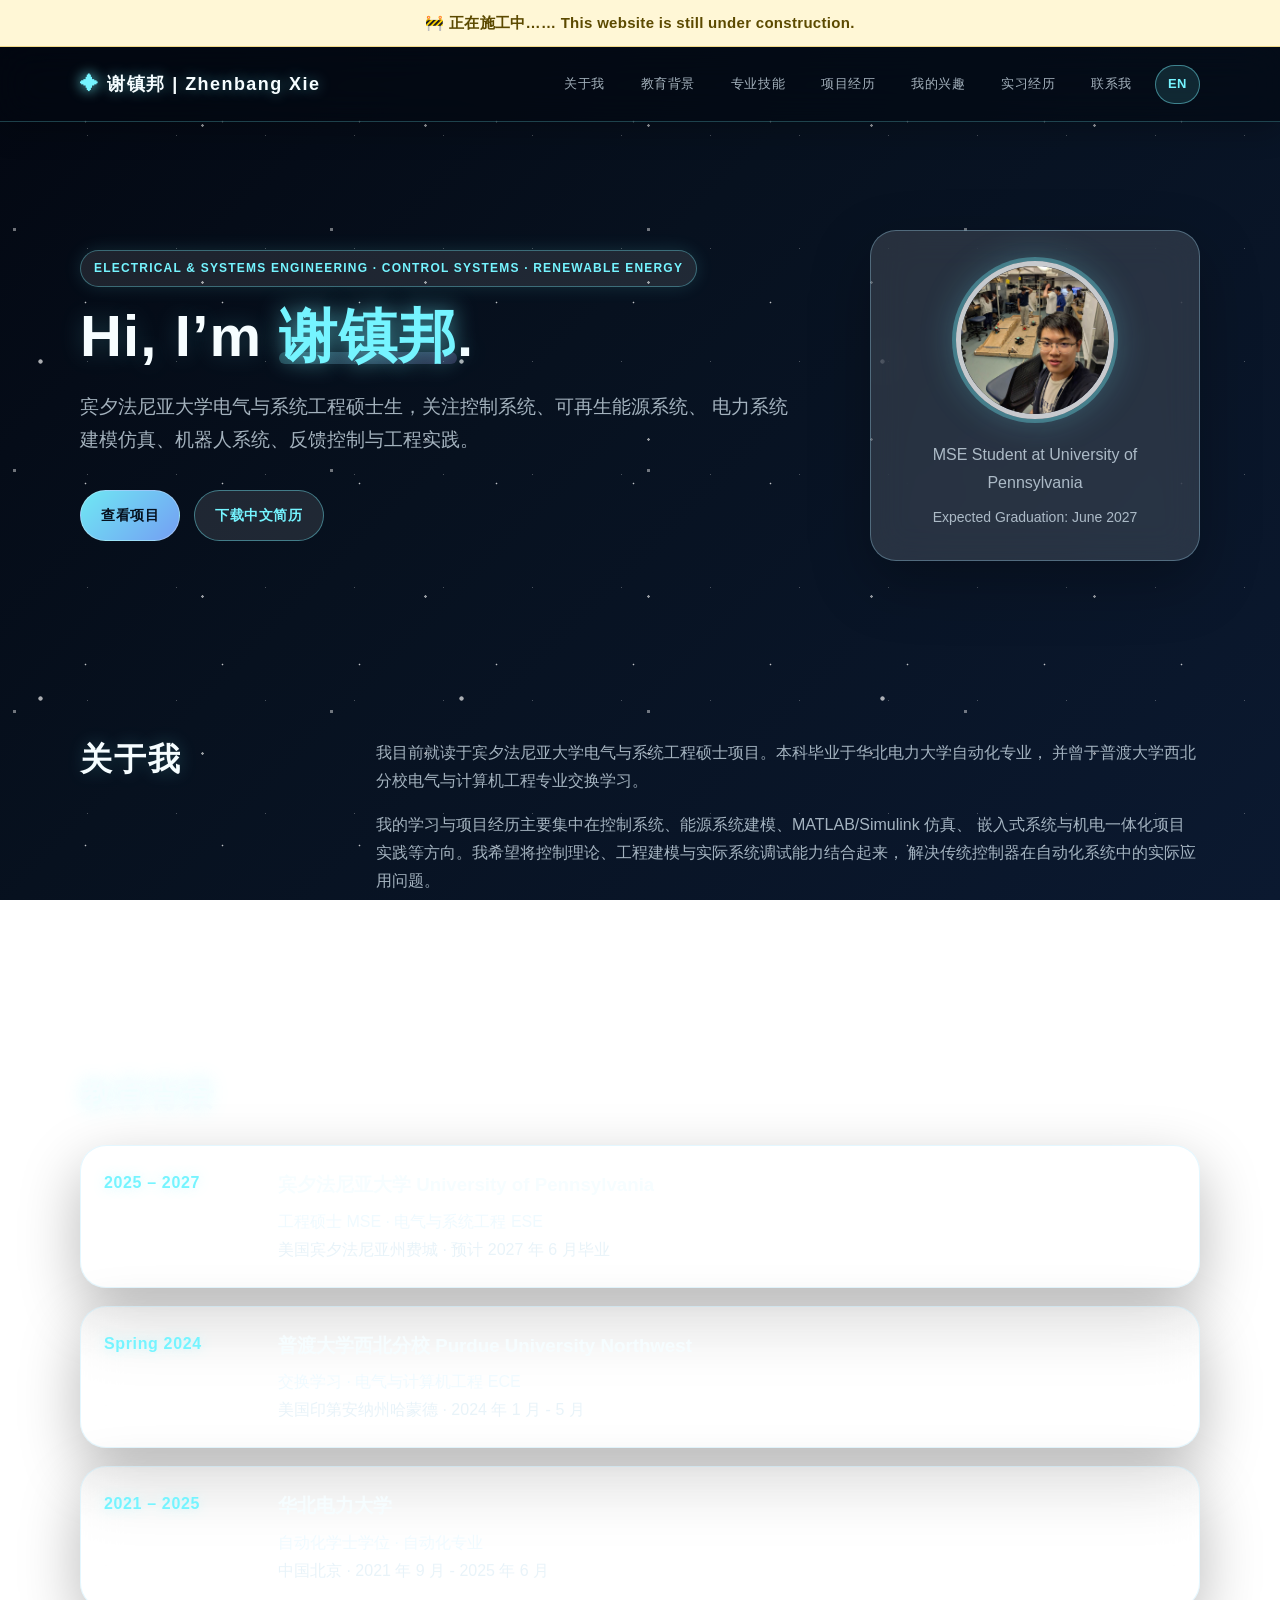
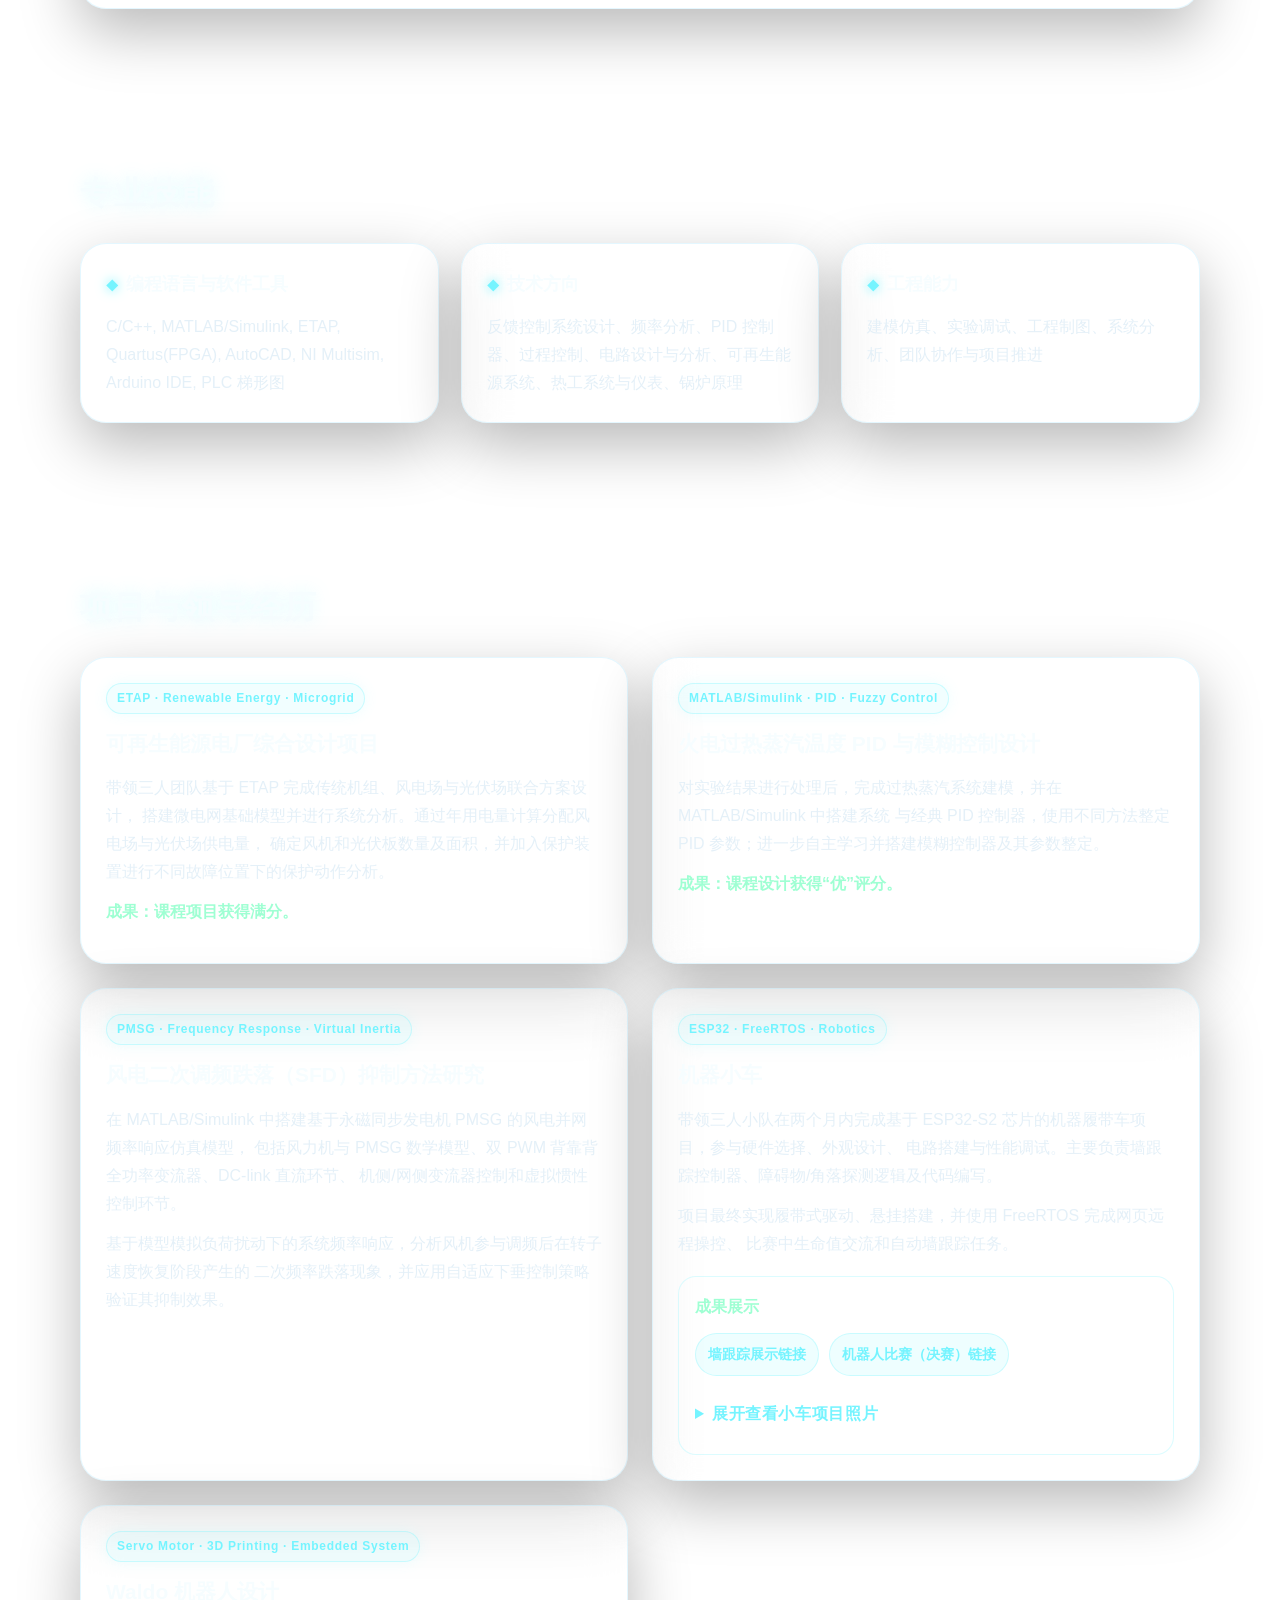
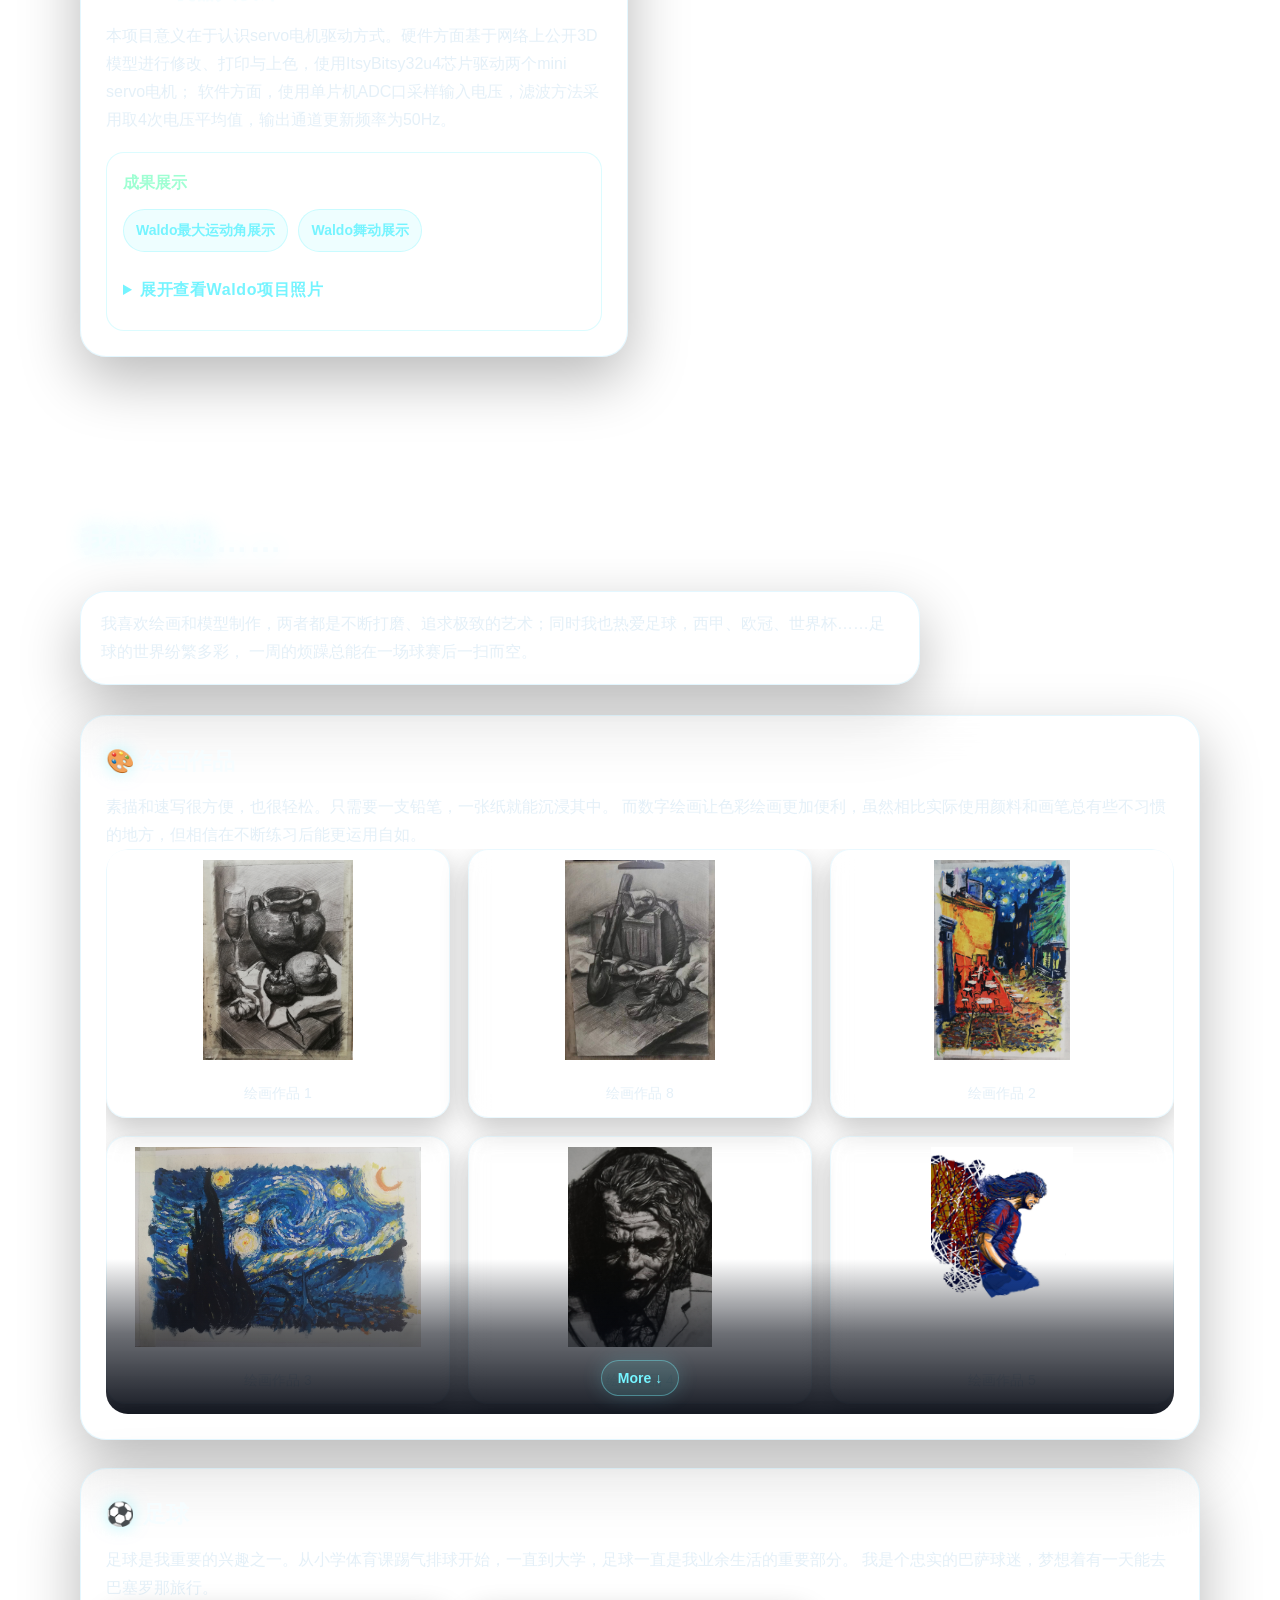
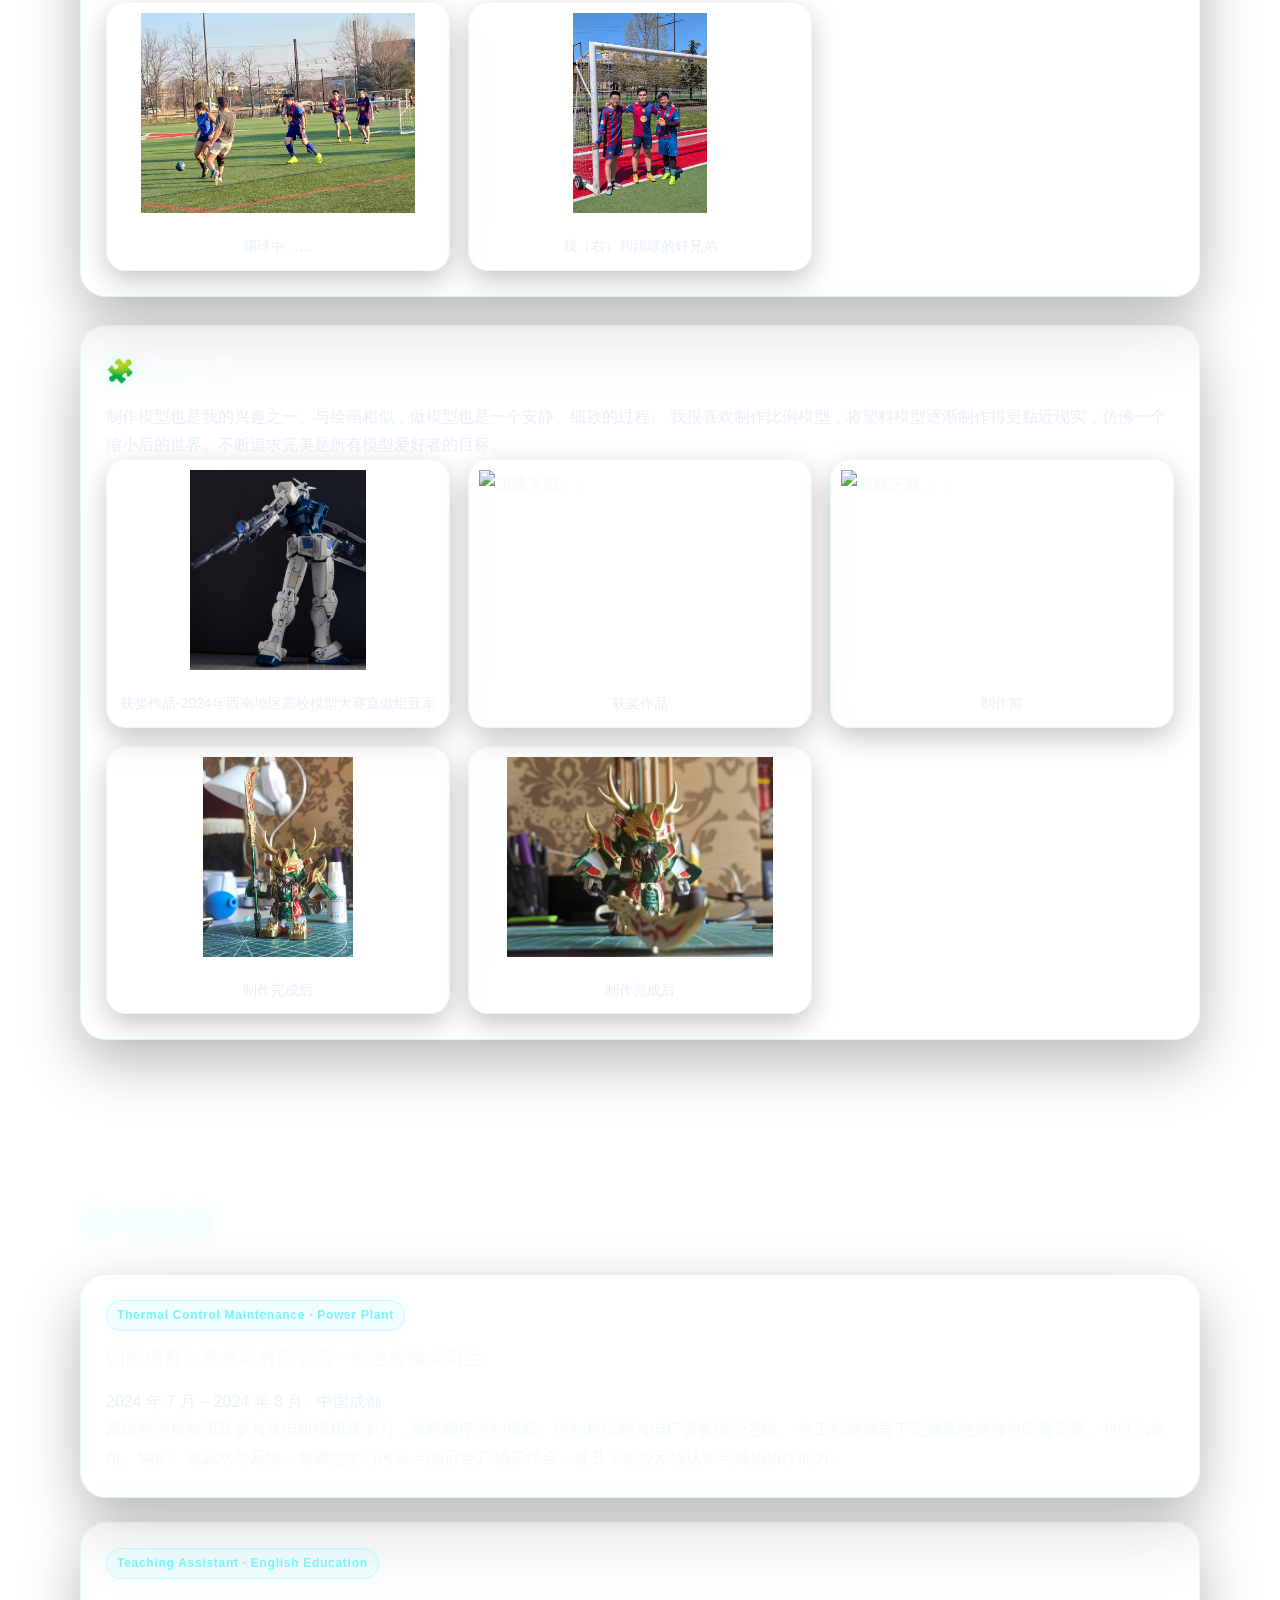
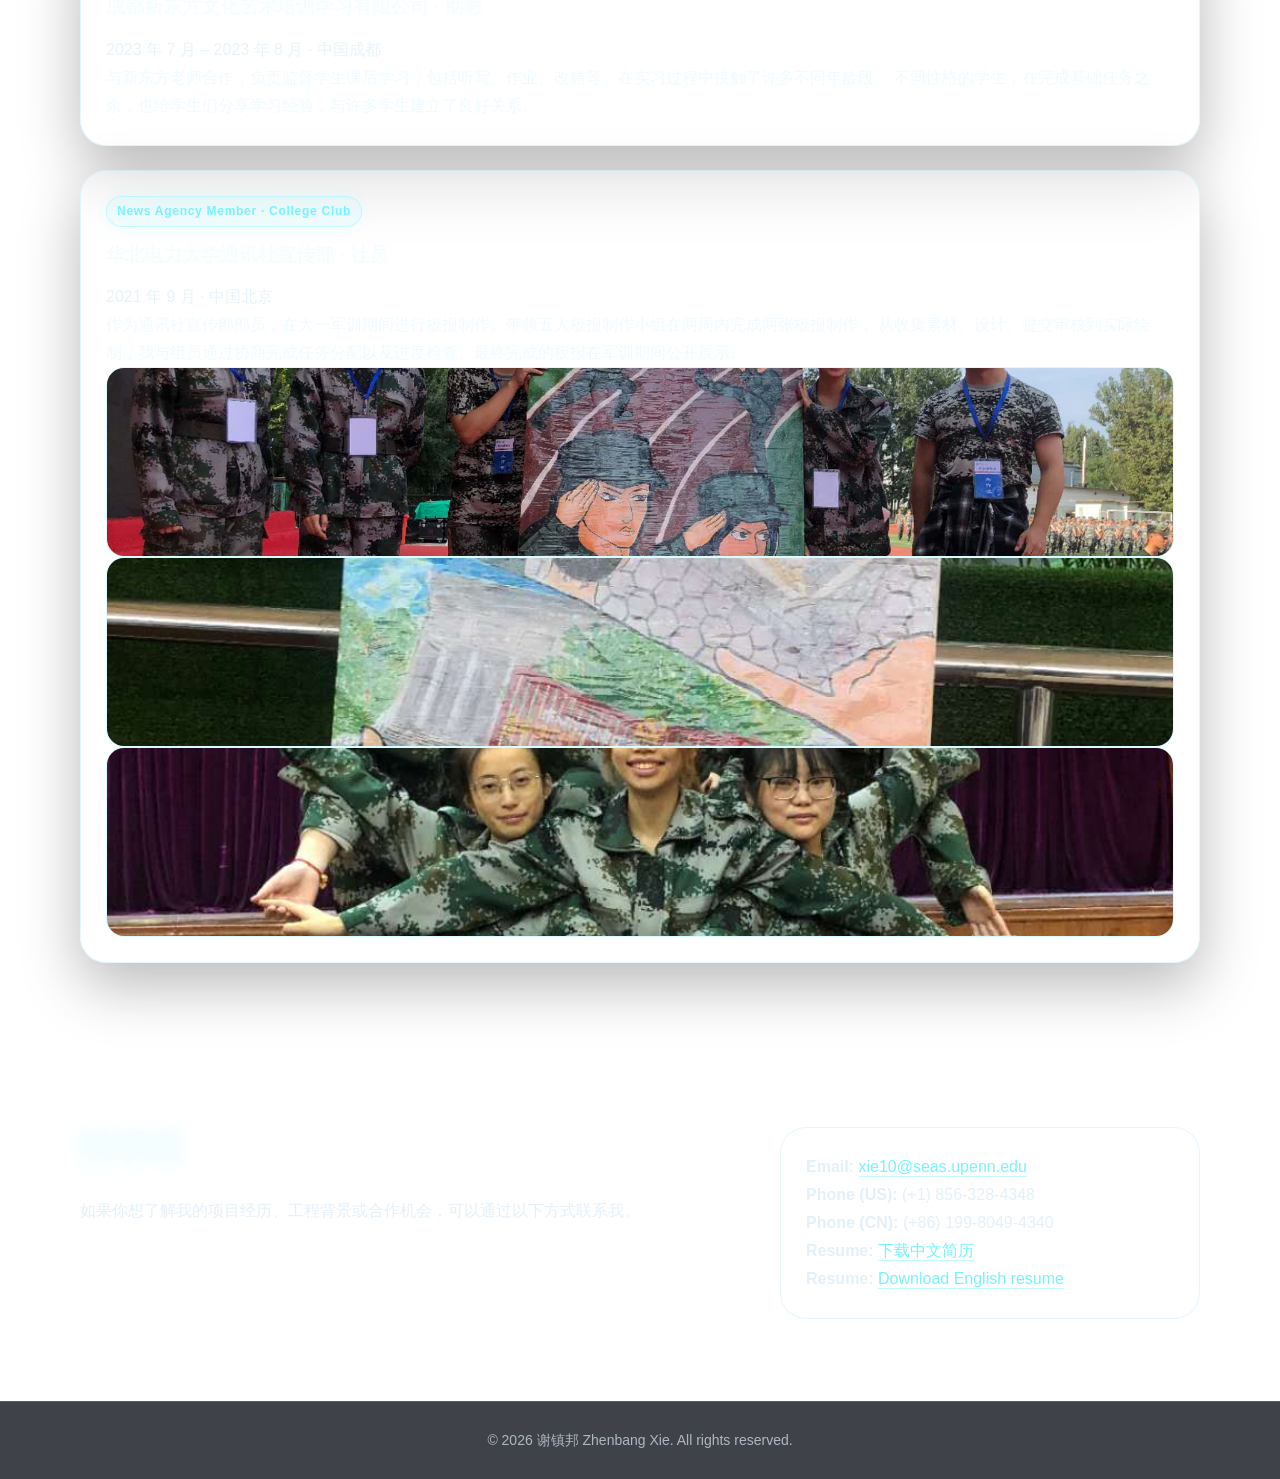
==== index.html @ 1a6128e1 "Update index.html" ====
<!DOCTYPE html>
<html lang="zh-CN">
<head>
  <meta charset="UTF-8" />
  <meta name="viewport" content="width=device-width, initial-scale=1.0" />

  <title>谢镇邦 Zhenbang Xie | Personal Website</title>
  <meta name="description" content="谢镇邦的个人介绍网站，展示教育背景、工程项目、技能与联系方式。" />

  <link rel="stylesheet" href="style.css?v=18" />
</head>

<body>
  <div class="construction-banner">
    🚧 正在施工中…… This website is still under construction.
  </div>
  <header class="site-header">
    <div class="container nav">
      <a class="logo" href="#home">谢镇邦 | Zhenbang Xie</a>

      <nav class="nav-links">
        <a href="#about">关于我</a>
        <a href="#education">教育背景</a>
        <a href="#skills">专业技能</a>
        <a href="#projects">项目经历</a>
        <a href="#hobbies">我的兴趣</a>
        <a href="#experience">实习经历</a>
        <a href="#contact">联系我</a>
        <a href="index-en.html" class="language-switch">EN</a>
      </nav>
    </div>
  </header>

  <main>
    <section id="home" class="hero">
      <div class="container hero-grid">
        <div class="hero-text">
          <p class="eyebrow">Electrical & Systems Engineering · Control Systems · Renewable Energy</p>
          <h1>Hi, I’m <span>谢镇邦</span>.</h1>
          <p class="subtitle">
            宾夕法尼亚大学电气与系统工程硕士生，关注控制系统、可再生能源系统、
            电力系统建模仿真、机器人系统、反馈控制与工程实践。
          </p>

          <div class="hero-buttons">
            <a class="btn primary" href="#projects">查看项目</a>
            <a class="btn secondary" href="assets/中文简历_谢镇邦.docx">下载中文简历</a>
          </div>
        </div>

        <div class="profile-card">
         <img src="images/profile.jpg" alt="加载失败……" class="profile-photo" />

         
         <p>MSE Student at University of Pennsylvania</p>
         <p class="small">Expected Graduation: June 2027</p>
        </div>
      </div>
    </section>

    <section id="about" class="section">
      <div class="container two-column">
        <div>
          <h2>关于我</h2>
        </div>
        <div class="content">
          <p>
            我目前就读于宾夕法尼亚大学电气与系统工程硕士项目。本科毕业于华北电力大学自动化专业，
            并曾于普渡大学西北分校电气与计算机工程专业交换学习。
          </p>
          <p>
            我的学习与项目经历主要集中在控制系统、能源系统建模、MATLAB/Simulink 仿真、
            嵌入式系统与机电一体化项目实践等方向。我希望将控制理论、工程建模与实际系统调试能力结合起来，
            解决传统控制器在自动化系统中的实际应用问题。
          </p>
        </div>
      </div>
    </section>

    <section id="education" class="section section-light">
      <div class="container">
        <h2>教育背景</h2>

        <div class="timeline">
          <article class="timeline-item">
            <div class="date">2025 – 2027</div>
            <div class="timeline-content">
              <h3>宾夕法尼亚大学 University of Pennsylvania</h3>
              <p>工程硕士 MSE · 电气与系统工程 ESE</p>
              <p class="muted">美国宾夕法尼亚州费城 · 预计 2027 年 6 月毕业</p>
            </div>
          </article>

          <article class="timeline-item">
            <div class="date">Spring 2024</div>
            <div class="timeline-content">
              <h3>普渡大学西北分校 Purdue University Northwest</h3>
              <p>交换学习 · 电气与计算机工程 ECE</p>
              <p class="muted">美国印第安纳州哈蒙德 · 2024 年 1 月 - 5 月</p>
            </div>
          </article>

          <article class="timeline-item">
            <div class="date">2021 – 2025</div>
            <div class="timeline-content">
              <h3>华北电力大学</h3>
              <p>自动化学士学位 · 自动化专业</p>
              <p class="muted">中国北京 · 2021 年 9 月 - 2025 年 6 月</p>
            </div>
          </article>
        </div>
      </div>
    </section>

    <section id="skills" class="section">
      <div class="container">
        <h2>专业技能</h2>

        <div class="skills-grid">
          <div class="skill-card">
            <h3>编程语言与软件工具</h3>
            <p>C/C++, MATLAB/Simulink, ETAP, Quartus(FPGA), AutoCAD, NI Multisim, Arduino IDE, PLC 梯形图</p>
          </div>

          <div class="skill-card">
            <h3>技术方向</h3>
            <p>反馈控制系统设计、频率分析、PID 控制器、过程控制、电路设计与分析、可再生能源系统、热工系统与仪表、锅炉原理</p>
          </div>

          <div class="skill-card">
            <h3>工程能力</h3>
            <p>建模仿真、实验调试、工程制图、系统分析、团队协作与项目推进</p>
          </div>
        </div>
      </div>
    </section>

    <section id="projects" class="section section-light">
      <div class="container">
        <h2>项目与领导经历</h2>

        <div class="project-grid">
          <article class="project-card">
            <p class="project-tag">ETAP · Renewable Energy · Microgrid</p>
            <h3>可再生能源电厂综合设计项目</h3>
            <p>
              带领三人团队基于 ETAP 完成传统机组、风电场与光伏场联合方案设计，
              搭建微电网基础模型并进行系统分析。通过年用电量计算分配风电场与光伏场供电量，
              确定风机和光伏板数量及面积，并加入保护装置进行不同故障位置下的保护动作分析。
            </p>
            <p class="result">成果：课程项目获得满分。</p>
          </article>

          <article class="project-card">
            <p class="project-tag">MATLAB/Simulink · PID · Fuzzy Control</p>
            <h3>火电过热蒸汽温度 PID 与模糊控制设计</h3>
            <p>
              对实验结果进行处理后，完成过热蒸汽系统建模，并在 MATLAB/Simulink 中搭建系统
              与经典 PID 控制器，使用不同方法整定 PID 参数；进一步自主学习并搭建模糊控制器及其参数整定。
            </p>
            <p class="result">成果：课程设计获得“优”评分。</p>
          </article>

          <article class="project-card">
            <p class="project-tag">PMSG · Frequency Response · Virtual Inertia</p>
            <h3>风电二次调频跌落（SFD）抑制方法研究</h3>
            <p>
              在 MATLAB/Simulink 中搭建基于永磁同步发电机 PMSG 的风电并网频率响应仿真模型，
              包括风力机与 PMSG 数学模型、双 PWM 背靠背全功率变流器、DC-link 直流环节、
              机侧/网侧变流器控制和虚拟惯性控制环节。
            </p>
            <p>
              基于模型模拟负荷扰动下的系统频率响应，分析风机参与调频后在转子速度恢复阶段产生的
              二次频率跌落现象，并应用自适应下垂控制策略验证其抑制效果。
            </p>
          </article>

          <article class="project-card">
            <p class="project-tag">ESP32 · FreeRTOS · Robotics</p>
            <h3>机器小车</h3>
            <p>
              带领三人小队在两个月内完成基于 ESP32-S2 芯片的机器履带车项目，参与硬件选择、外观设计、
              电路搭建与性能调试。主要负责墙跟踪控制器、障碍物/角落探测逻辑及代码编写。
            </p>
            <p>
              项目最终实现履带式驱动、悬挂搭建，并使用 FreeRTOS 完成网页远程操控、
              比赛中生命值交流和自动墙跟踪任务。
            </p>

            <div class="project-result-box">
              <p class="result">成果展示</p>

              <div class="project-links">
                <a href="https://drive.google.com/file/d/1kZ_fjWkYxZZY3IzEVh8XaS_SS7Zcgd_E/view?usp=drive_link" target="_blank">
                  墙跟踪展示链接
                </a>
                <a href="https://drive.google.com/file/d/1-jsmzIuyaKlhYmkqx9QGhBg4kG26P-_B/view?usp=drive_link" target="_blank">
                  机器人比赛（决赛）链接
                </a>
              </div>

              <details class="project-details">
                <summary>展开查看小车项目照片</summary>

                <div class="gallery project-gallery">
                  <div class="gallery-item">
                    <img src="images/project-mechatronics-1.jpg" alt="加载失败……" />
                    <p>机器小车照片</p>
                  </div>

                  <div class="gallery-item">
                    <img src="images/project-mechatronics.jpg" alt="加载失败……" />
                    <p>Phoenix团队照片</p>
                  </div>
                </div>
              </details>
            </div>
          </article>

          <article class="project-card">
            <p class="project-tag">Servo Motor · 3D Printing · Embedded System</p>
            <h3>Waldo 机器人设计</h3>
            <p>
              本项目意义在于认识servo电机驱动方式。硬件方面基于网络上公开3D模型进行修改、打印与上色，使用ItsyBitsy32u4芯片驱动两个mini servo电机；
              软件方面，使用单片机ADC口采样输入电压，滤波方法采用取4次电压平均值，输出通道更新频率为50Hz。
            </p>

            <div class="project-result-box">
              <p class="result">成果展示</p>

              <div class="project-links">
              <a href="https://youtube.com/shorts/pjFLa3Hlalg?si=dqxOPCthK5ngL253" target="_blank">
                 Waldo最大运动角展示
              </a>
                <a href="https://youtube.com/shorts/7UiD9Z_bGD4?si=6UMeF9HmK6SJOGnj" target="_blank">
                 Waldo舞动展示
              </a>
            </div>

            <details class="project-details">
              <summary>展开查看Waldo项目照片</summary>

              <div class="gallery project-gallery">
                <div class="gallery-item">
                  <img src="images/project-waldo-1.jpg" alt="Waldo 机器人照片 1" />
                  <p>Waldo 机器人照片 1</p>
                </div>
             </div>
           </details>
           </div>
          </article>
        </div>
      </div>
    </section>


    <section id="hobbies" class="section">
      <div class="container">
        <h2>我的兴趣……</h2>
        <p class="section-intro">
          我喜欢绘画和模型制作，两者都是不断打磨、追求极致的艺术；同时我也热爱足球，西甲、欧冠、世界杯……足球的世界纷繁多彩，
          一周的烦躁总能在一场球赛后一扫而空。
        </p>

        <div class="hobby-grid">
          <article class="hobby-card">
            <h3>绘画作品</h3>
            <p>
              素描和速写很方便，也很轻松。只需要一支铅笔，一张纸就能沉浸其中。
              而数字绘画让色彩绘画更加便利，虽然相比实际使用颜料和画笔总有些不习惯的地方，但相信在不断练习后能更运用自如。
            </p>

            <div class="fade-gallery" id="drawingGallery">
              <div class="gallery">
              <div class="gallery-item">
                <img src="images/drawing-1.jpg" alt="加载失败……" />
                <p>绘画作品 1</p>
              </div>
              <div class="gallery-item">
                <img src="images/drawing-8.jpg" alt="加载失败……" />
                <p>绘画作品 8</p>
              </div>

              <div class="gallery-item">
                <img src="images/drawing-2.jpg" alt="加载失败……" />
                <p>绘画作品 2</p>
              </div>

              <div class="gallery-item">
                <img src="images/drawing-3.jpg" alt="加载失败……" />
                <p>绘画作品 3</p>
              </div>
              
              <div class="gallery-item">
                <img src="images/drawing-4.jpg" alt="加载失败……" />
                <p>绘画作品 4</p>
              </div>
              <div class="gallery-item">
                <img src="images/drawing-5.jpg" alt="加载失败……" />
                <p>绘画作品 5</p>
              </div>
              <div class="gallery-item">
                <img src="images/drawing-6.jpg" alt="加载失败……" />
                <p>绘画作品 6</p>
              </div>
              
            </div>
              <button class="fade-expand" type="button" id="drawingExpandBtn">
                <span>More ↓</span>
              </button>
            </div>
          </article>

          <article class="hobby-card">
            <h3>足球</h3>
            <p>
              足球是我重要的兴趣之一。从小学体育课踢气排球开始，一直到大学，足球一直是我业余生活的重要部分。
              我是个忠实的巴萨球迷，梦想着有一天能去巴塞罗那旅行。
            </p>

            <div class="gallery">
              <div class="gallery-item">
                <img src="images/football-1.jpg" alt="加载失败……" />
                <p>踢球中……</p>
              </div>

              <div class="gallery-item">
                <img src="images/football-2.jpg" alt="加载失败……" />
                <p>我（右）和踢球的好兄弟</p>
              </div>
            </div>
          </article>

          <article class="hobby-card">
            <h3>模型作品</h3>
            <p>
              制作模型也是我的兴趣之一。与绘画相似，做模型也是一个安静、细致的过程。
              我很喜欢制作比例模型，将塑料模型逐渐制作得更贴近现实，仿佛一个缩小后的世界。不断追求完美是所有模型爱好者的目标。
            </p>

            <div class="gallery">
              <div class="gallery-item">
                <img src="images/model-1.jpg" alt="加载失败……" />
                <p>获奖作品-2024年西南地区高校模型大赛直做组亚军</p>
              </div>

              <div class="gallery-item">
                <img src="images/model-2.jpg" alt="加载失败……" />
                <p>获奖作品</p>
              </div>

              <div class="gallery-item">
                <img src="images/model-8.jpg" alt="加载失败……" />
                <p>制作前</p>
              </div>
              
              <div class="gallery-item">
                <img src="images/model-6.jpg" alt="加载失败……" />
                <p>制作完成后</p>
              </div>
              
              <div class="gallery-item">
                <img src="images/model-7.jpg" alt="加载失败……" />
                <p>制作完成后</p>
              </div>
            </div>
          </article>
        </div>
      </div>
    </section>

  <section id="experience" class="section">
  <div class="container">
    <h2>实习经历</h2>

    <div class="experience-list">

      <article class="experience-card">
        <div class="experience-text">
          <p class="project-tag">Thermal Control Maintenance · Power Plant</p>
          <h3>国能成都金堂发电有限公司 · 热控检修实习生</h3>
          <p class="muted">2024 年 7 月 – 2024 年 8 月 · 中国成都</p>
          <p>
            跟随热控检修团队参与煤电机组现场学习，熟悉顺序控制流程、控制柜结构与电厂设备维护逻辑。
            在工程师指导下完成系统巡检与问题记录，包括汽轮机、锅炉、减温水等系统，将课堂学习内容
            与实际电厂场景结合，提升了热控系统认知与现场协作能力。
          </p>
        </div>
      </article>

      <article class="experience-card">
        <div class="experience-text">
          <p class="project-tag">Teaching Assistant · English Education</p>
          <h3>成都新东方文化艺术培训学习有限公司 · 助教</h3>
          <p class="muted">2023 年 7 月 – 2023 年 8 月 · 中国成都</p>
          <p>
            与新东方老师合作，负责监督学生课后学习，包括听写、作业、改错等。在实习过程中接触了许多不同年龄段、
            不同性格的学生，在完成基础任务之余，也给学生们分享学习经验，与许多学生建立了良好关系。
          </p>
        </div>
      </article>

      <article class="experience-card">
        <div class="experience-text">
          <p class="project-tag">News Agency Member · College Club</p>
          <h3>华北电力大学通讯社宣传部 · 社员</h3>
          <p class="muted">2021 年 9 月 · 中国北京</p>
          <p>
            作为通讯社宣传部部员，在大一军训期间进行板报制作。带领五人板报制作小组在两周内完成两张板报制作，
            从收集素材、设计、提交审核到实际绘制，我与组员通过协商完成任务分配以及进度检查。最终完成的板报在军训期间公开展示。
          </p>
        </div>
        <div class="experience-image">
          <img src="images/poster1.jpg" alt="加载失败……" />
          <img src="images/poster2.jpg" alt="加载失败……" />
          <img src="images/team.jpg" alt="加载失败……" />
        </div>
      </article>

    </div>
  </div>
</section>

    <section id="contact" class="section section-dark">
      <div class="container contact-grid">
        <div>
          <h2>联系我</h2>
          <p>如果你想了解我的项目经历、工程背景或合作机会，可以通过以下方式联系我。</p>
        </div>

        <div class="contact-card">
          <p><strong>Email:</strong> <a href="mailto:xie10@seas.upenn.edu">xie10@seas.upenn.edu</a></p>
          <p><strong>Phone (US):</strong> (+1) 856-328-4348</p>
          <p><strong>Phone (CN):</strong> (+86) 199-8049-4340</p>
          <p><strong>Resume:</strong> <a href="assets/中文简历_谢镇邦.pdf">下载中文简历</a></p>
          <p><strong>Resume:</strong> <a href="assets/James' Resume v1.pdf">Download English resume</a></p>
        </div>
      </div>
    </section>
  </main>

  <footer class="footer">
    <p>© 2026 谢镇邦 Zhenbang Xie. All rights reserved.</p>
  </footer>
  <!-- 图片放大预览层 -->
<div class="image-lightbox" id="imageLightbox">
  <button class="lightbox-close" type="button" id="lightboxClose">×</button>
  <img id="lightboxImage" src="" alt="放大图片" />
  <p class="lightbox-caption" id="lightboxCaption"></p>
</div>

<script>
  const lightbox = document.getElementById("imageLightbox");
  const lightboxImage = document.getElementById("lightboxImage");
  const lightboxCaption = document.getElementById("lightboxCaption");
  const lightboxClose = document.getElementById("lightboxClose");

  document.querySelectorAll(".gallery-item img, .experience-image img").forEach(function (img) {
  img.addEventListener("click", function () {
    lightboxImage.src = img.src;
    lightboxImage.alt = img.alt;

    const galleryItem = img.closest(".gallery-item");
    const experienceCard = img.closest(".experience-card");

    let captionText = "";

    if (galleryItem && galleryItem.querySelector("p")) {
      captionText = galleryItem.querySelector("p").textContent;
    } else if (experienceCard && experienceCard.querySelector("h3")) {
      captionText = experienceCard.querySelector("h3").textContent;
    } else {
      captionText = img.alt || "";
    }

    lightboxCaption.textContent = captionText;

    lightbox.classList.add("active");
    document.body.style.overflow = "hidden";
  });
});

  function closeLightbox() {
    lightbox.classList.remove("active");
    lightboxImage.src = "";
    document.body.style.overflow = "";
  }

  lightboxClose.addEventListener("click", closeLightbox);

  lightbox.addEventListener("click", function (event) {
    if (event.target === lightbox) {
      closeLightbox();
    }
  });

  document.addEventListener("keydown", function (event) {
    if (event.key === "Escape") {
      closeLightbox();
    }
  });

  const drawingGallery = document.getElementById("drawingGallery");
  const drawingExpandBtn = document.getElementById("drawingExpandBtn");

  if (drawingGallery && drawingExpandBtn) {
    drawingExpandBtn.addEventListener("click", function () {
      drawingGallery.classList.toggle("expanded");

      if (drawingGallery.classList.contains("expanded")) {
        drawingExpandBtn.querySelector("span").textContent = "Close";
      } else {
        drawingExpandBtn.querySelector("span").textContent = "More ↓";
      }
    });
  }
  function updateStarParallax() {
  const shift = window.scrollY * -0.18;
  document.documentElement.style.setProperty("--star-shift", shift + "px");
}

updateStarParallax();
window.addEventListener("scroll", updateStarParallax, { passive: true });

</script>
</body>
</html>
---- style.css ----
/* =========================================================
   谢镇邦个人网站 style.css
   简化整理版：删除重复覆盖与冲突代码，保留局部发光效果
   主题：太空科幻风 + 繁星背景 + 半透明白色模块
   说明：最上方“正在施工中……”提示牌样式保持不改动
   ========================================================= */

/* ========== 科幻色彩变量 ========== */
:root {
  --space-0: #030711;
  --space-1: #07111f;
  --space-2: #0b1930;

  --glass: rgba(255, 255, 255, 0.13);
  --glass-strong: rgba(255, 255, 255, 0.18);
  --glass-soft: rgba(255, 255, 255, 0.08);

  --border: rgba(170, 230, 255, 0.32);
  --border-strong: rgba(139, 246, 255, 0.56);

  --text: rgba(238, 250, 255, 0.92);
  --text-soft: rgba(218, 235, 246, 0.74);
  --heading: #f6fdff;

  --cyan: #75f4ff;
  --blue: #7aa7ff;
  --violet: #b799ff;
  --pink: #ff9ee8;
  --mint: #9fffd3;

  --shadow: 0 22px 60px rgba(0, 0, 0, 0.28);
  --shadow-glow: 0 0 26px rgba(117, 244, 255, 0.18), 0 16px 60px rgba(0, 0, 0, 0.34);

  --radius-lg: 26px;
  --radius-md: 18px;
}

/* ========== 基础样式 ========== */
* {
  margin: 0;
  padding: 0;
  box-sizing: border-box;
}

html {
  scroll-behavior: smooth;
}

body {
  font-family: "Rajdhani", "Orbitron", "Segoe UI", Arial, "Microsoft YaHei", "PingFang SC", sans-serif;
  color: var(--text);
  line-height: 1.75;
  min-height: 100vh;
  background:
    linear-gradient(135deg, var(--space-0) 0%, var(--space-1) 42%, var(--space-2) 100%);
  background-attachment: fixed;
  overflow-x: hidden;
}

/* 星空层：只用白色星星，不同大小，更随机 */
body::before {
  content: "";
  position: fixed;
  inset: 0;
  z-index: -2;
  pointer-events: none;

  background-image:
    radial-gradient(circle, rgba(255, 255, 255, 0.95) 0 0.7px, transparent 1.1px),
    radial-gradient(circle, rgba(255, 255, 255, 0.75) 0 1px, transparent 1.5px),
    radial-gradient(circle, rgba(255, 255, 255, 0.55) 0 1.4px, transparent 2px),
    radial-gradient(circle, rgba(255, 255, 255, 0.35) 0 0.5px, transparent 0.9px),
    radial-gradient(circle, rgba(255, 255, 255, 0.85) 0 1.8px, transparent 2.5px);

  background-size:
    137px 181px,
    223px 157px,
    317px 241px,
    89px 113px,
    421px 337px;

  background-position:
  17px calc(31px + var(--star-shift, 0px)),
  91px calc(47px + var(--star-shift, 0px)),
  173px calc(109px + var(--star-shift, 0px)),
  43px calc(79px + var(--star-shift, 0px)),
  251px calc(193px + var(--star-shift, 0px));

  opacity: 0.78;
}

a {
  color: inherit;
  text-decoration: none;
}

.container {
  width: 90%;
  max-width: 1120px;
  margin: 0 auto;
}

section {
  scroll-margin-top: 110px;
}

/* ========== 顶部导航 ========== */
.site-header {
  position: sticky;
  top: 0;
  z-index: 100;
  background: rgba(3, 7, 17, 0.58);
  backdrop-filter: blur(18px);
  border-bottom: 1px solid rgba(117, 244, 255, 0.24);
  box-shadow: 0 10px 28px rgba(0, 0, 0, 0.22);
}

.nav {
  min-height: 74px;
  display: flex;
  align-items: center;
  justify-content: space-between;
  gap: 24px;
}

.logo {
  font-weight: 900;
  font-size: 18px;
  color: var(--heading);
  letter-spacing: 0.08em;
  text-shadow: 0 0 14px rgba(117, 244, 255, 0.42);
}

.logo::before {
  content: "✦";
  color: var(--cyan);
  margin-right: 8px;
  text-shadow: 0 0 14px var(--cyan);
}

.nav-links {
  display: flex;
  flex-wrap: wrap;
  gap: 10px;
}

.nav-links a {
  font-size: 13px;
  color: var(--text-soft);
  padding: 7px 12px;
  border-radius: 999px;
  border: 1px solid transparent;
  transition: all 0.2s ease;
  letter-spacing: 0.04em;
}

.nav-links a:hover {
  color: #ffffff;
  background: rgba(117, 244, 255, 0.12);
  border-color: rgba(117, 244, 255, 0.38);
  box-shadow: 0 0 18px rgba(117, 244, 255, 0.20);
  transform: translateY(-1px);
}

/* ========== 首页 ========== */
.hero {
  padding: 108px 0 96px;
  position: relative;
  overflow: hidden;
  background: transparent;
}


.hero-grid {
  position: relative;
  z-index: 1;
  display: grid;
  grid-template-columns: 1fr 330px;
  align-items: center;
  gap: 58px;
}

.eyebrow {
  display: inline-block;
  color: var(--cyan);
  background: rgba(255, 255, 255, 0.10);
  border: 1px solid rgba(117, 244, 255, 0.34);
  border-radius: 999px;
  padding: 7px 13px;
  font-weight: 900;
  letter-spacing: 0.10em;
  text-transform: uppercase;
  font-size: 12px;
  margin-bottom: 18px;
  box-shadow: 0 0 18px rgba(117, 244, 255, 0.13);
}

.hero h1 {
  font-size: 58px;
  line-height: 1.08;
  margin-bottom: 22px;
  color: var(--heading);
  letter-spacing: 0.02em;
  text-shadow: 0 0 24px rgba(117, 244, 255, 0.20);
}

.hero h1 span {
  color: var(--cyan);
  position: relative;
  text-shadow: 0 0 22px rgba(117, 244, 255, 0.62);
}

.hero h1 span::after {
  content: "";
  position: absolute;
  left: 0;
  right: 0;
  bottom: 4px;
  height: 12px;
  background: linear-gradient(90deg, rgba(117, 244, 255, 0.24), rgba(183, 153, 255, 0.20));
  z-index: -1;
  border-radius: 999px;
}

.subtitle {
  font-size: 19px;
  color: var(--text-soft);
  max-width: 720px;
}

.hero-buttons {
  margin-top: 34px;
  display: flex;
  flex-wrap: wrap;
  gap: 14px;
}

.btn {
  display: inline-block;
  padding: 12px 20px;
  border-radius: 999px;
  font-weight: 900;
  font-size: 14px;
  border: 1px solid transparent;
  transition: all 0.22s ease;
  letter-spacing: 0.04em;
}

.btn:hover {
  transform: translateY(-3px);
  box-shadow: 0 0 24px rgba(117, 244, 255, 0.28);
}

.btn.primary {
  background: linear-gradient(135deg, rgba(117, 244, 255, 0.95), rgba(122, 167, 255, 0.95));
  color: #06111f;
  border-color: rgba(255, 255, 255, 0.30);
}

.btn.secondary {
  background: rgba(255, 255, 255, 0.10);
  color: var(--cyan);
  border-color: rgba(117, 244, 255, 0.42);
}

/* ========== 玻璃模块通用样式 ========== */
.profile-card,
.skill-card,
.project-card,
.experience-card,
.contact-card,
.hobby-card,
.timeline-item,
.section-intro {
  background: var(--glass);
  border: 1px solid var(--border);
  border-radius: var(--radius-lg);
  box-shadow: var(--shadow);
  backdrop-filter: blur(18px);
  transition: all 0.24s ease;
}

.profile-card:hover,
.skill-card:hover,
.project-card:hover,
.experience-card:hover,
.hobby-card:hover,
.timeline-item:hover {
  transform: translateY(-5px);
  border-color: var(--border-strong);
  box-shadow: var(--shadow-glow);
}

/* ========== 个人卡片 / 头像 ========== */
.profile-card {
  padding: 30px;
  text-align: center;
}

.profile-photo,
.avatar-placeholder {
  width: 158px;
  height: 158px;
  border-radius: 50%;
  margin: 0 auto 22px;
}

.profile-photo {
  display: block;
  object-fit: cover;
  border: 5px solid rgba(255, 255, 255, 0.74);
  box-shadow:
    0 0 0 4px rgba(117, 244, 255, 0.32),
    0 0 36px rgba(117, 244, 255, 0.26);
}

.avatar-placeholder {
  display: grid;
  place-items: center;
  background: linear-gradient(135deg, rgba(117, 244, 255, 0.85), rgba(183, 153, 255, 0.82));
  color: #06111f;
  font-size: 42px;
  font-weight: 900;
  letter-spacing: 0.08em;
}

.profile-card h2 {
  font-size: 24px;
  color: var(--heading);
  margin-bottom: 8px;
}

.profile-card p {
  color: var(--text-soft);
}

.profile-card .small {
  margin-top: 8px;
  font-size: 14px;
}

/* ========== 通用区块 ========== */
.section {
  padding: 82px 0;
}

.section-light {
  background: transparent;
}

.section h2 {
  display: inline-block;
  font-size: 32px;
  line-height: 1.25;
  color: var(--heading);
  margin-bottom: 30px;
  position: relative;
  letter-spacing: 0.06em;
  text-shadow: 0 0 18px rgba(117, 244, 255, 0.22);
}

.section h2::after {
  display: none;
}

.two-column {
  display: grid;
  grid-template-columns: 240px 1fr;
  gap: 56px;
}

.content p {
  margin-bottom: 16px;
  color: var(--text-soft);
}

/* ========== 教育时间线 ========== */
.timeline {
  display: grid;
  gap: 18px;
}

.timeline-item {
  display: grid;
  grid-template-columns: 150px 1fr;
  gap: 24px;
  padding: 23px;
}

.date {
  font-weight: 900;
  color: var(--cyan);
  letter-spacing: 0.04em;
  text-shadow: 0 0 12px rgba(117, 244, 255, 0.36);
}

.timeline-content h3 {
  color: var(--heading);
  margin-bottom: 6px;
}

.muted {
  color: rgba(218, 235, 246, 0.62);
}

/* ========== 技能 ========== */
.skills-grid {
  display: grid;
  grid-template-columns: repeat(3, 1fr);
  gap: 22px;
}

.skill-card,
.project-card,
.experience-card,
.contact-card,
.hobby-card {
  padding: 25px;
}

.skill-card h3,
.project-card h3,
.hobby-card h3,
.experience-card h3 {
  color: var(--heading);
  margin-bottom: 12px;
}

.skill-card h3 {
  font-size: 18px;
}

.skill-card h3::before {
  content: "◆";
  color: var(--cyan);
  margin-right: 8px;
  font-size: 12px;
  text-shadow: 0 0 12px var(--cyan);
}

.skill-card p,
.project-card p,
.hobby-card p {
  color: var(--text-soft);
}

/* ========== 项目 ========== */
.project-grid {
  display: grid;
  grid-template-columns: repeat(2, 1fr);
  gap: 24px;
}

.project-card {
  position: relative;
  overflow: hidden;
}

.project-card h3 {
  position: relative;
  font-size: 21px;
  color: var(--heading);
}

.project-card p {
  position: relative;
  margin-bottom: 12px;
}

.project-tag {
  display: inline-block;
  color: var(--cyan) !important;
  background: rgba(117, 244, 255, 0.10);
  border: 1px solid rgba(117, 244, 255, 0.32);
  border-radius: 999px;
  padding: 4px 10px;
  font-weight: 900;
  font-size: 12px;
  margin-bottom: 12px !important;
  letter-spacing: 0.06em;
  box-shadow: 0 0 14px rgba(117, 244, 255, 0.12);
}

.result {
  font-weight: 900;
  color: var(--mint) !important;
}

/* ========== 项目成果模块 ========== */
.project-result-box {
  margin-top: 18px;
  padding: 16px;
  border-radius: 18px;
  background: rgba(255, 255, 255, 0.08);
  border: 1px solid rgba(117, 244, 255, 0.25);
}

.project-links {
  display: flex;
  flex-wrap: wrap;
  gap: 10px;
  margin: 10px 0 14px;
}

.project-links a {
  display: inline-block;
  padding: 8px 12px;
  border-radius: 999px;
  background: rgba(117, 244, 255, 0.12);
  color: var(--cyan);
  border: 1px solid rgba(117, 244, 255, 0.30);
  font-weight: 900;
  font-size: 14px;
  transition: all 0.2s ease;
}

.project-links a:hover {
  transform: translateY(-2px);
  box-shadow: 0 0 18px rgba(117, 244, 255, 0.22);
}

.project-details {
  margin-top: 8px;
}

.project-details summary {
  cursor: pointer;
  font-weight: 900;
  color: var(--cyan);
  padding: 10px 0;
  letter-spacing: 0.04em;
}

.project-gallery {
  margin-top: 12px;
  grid-template-columns: repeat(2, 1fr);
}

/* ========== 我的兴趣 ========== */
.section-intro {
  max-width: 840px;
  color: var(--text-soft);
  margin-bottom: 30px;
  padding: 18px 20px;
}

.hobby-grid {
  display: grid;
  grid-template-columns: 1fr;
  gap: 28px;
}

.hobby-card h3 {
  font-size: 23px;
}

.hobby-card h3::before {
  margin-right: 8px;
  filter: drop-shadow(0 0 8px rgba(117, 244, 255, 0.5));
}

.hobby-card:nth-child(1) h3::before {
  content: "🎨";
}

.hobby-card:nth-child(2) h3::before {
  content: "⚽";
}

.hobby-card:nth-child(3) h3::before {
  content: "🧩";
}

/* 兴趣栏目图片 */
.gallery {
  display: grid;
  grid-template-columns: repeat(3, 1fr);
  gap: 18px;
}

.gallery-item {
  border: 1px solid rgba(170, 230, 255, 0.25);
  border-radius: 20px;
  overflow: hidden;
  background: rgba(255, 255, 255, 0.10);
  box-shadow: 0 10px 28px rgba(0, 0, 0, 0.22);
  transition: all 0.22s ease;
  backdrop-filter: blur(12px);
}

.gallery-item:hover {
  transform: translateY(-4px) rotate(-0.3deg);
  border-color: rgba(117, 244, 255, 0.52);
  box-shadow: 0 0 24px rgba(117, 244, 255, 0.18);
}

.gallery-item img {
  width: 100%;
  height: 220px;
  object-fit: contain;
  display: block;
  background: rgba(255, 255, 255, 0.08);
  padding: 10px;
  cursor: zoom-in;
}

.gallery-item p {
  margin: 0;
  padding: 11px 12px;
  font-size: 14px;
  color: var(--text-soft);
  text-align: center;
  background: rgba(255, 255, 255, 0.07);
}

/* ========== 联系 ========== */
.section-dark {
  background: transparent;
}

.section-dark h2 {
  color: var(--heading);
}

.section-dark h2::after {
  background: linear-gradient(90deg, var(--cyan), var(--violet), transparent);
}

.section-dark p {
  color: var(--text-soft);
}

.contact-grid {
  display: grid;
  grid-template-columns: 1fr 420px;
  gap: 48px;
  align-items: start;
}

.contact-card {
  box-shadow: none;
}

.contact-card a {
  color: var(--cyan);
  text-decoration: underline;
  text-decoration-color: rgba(117, 244, 255, 0.45);
  text-underline-offset: 4px;
}

/* ========== 页脚 ========== */
.footer {
  padding: 26px 0;
  text-align: center;
  background: rgba(3, 7, 17, 0.76);
  color: rgba(218, 235, 246, 0.70);
  font-size: 14px;
  border-top: 1px solid rgba(117, 244, 255, 0.18);
  backdrop-filter: blur(14px);
}

/* ========== 图片放大预览 ========== */
.image-lightbox {
  position: fixed;
  inset: 0;
  z-index: 9999;
  display: none;
  align-items: center;
  justify-content: center;
  padding: 40px 18px;
  background: rgba(3, 7, 17, 0.86);
  backdrop-filter: blur(8px);
}

.image-lightbox.active {
  display: flex;
}

.image-lightbox img {
  max-width: 92vw;
  max-height: 84vh;
  object-fit: contain;
  border-radius: 18px;
  background: rgba(255, 255, 255, 0.10);
  padding: 8px;
  border: 1px solid rgba(117, 244, 255, 0.32);
  box-shadow: 0 0 36px rgba(117, 244, 255, 0.20), 0 28px 70px rgba(0, 0, 0, 0.48);
}

.lightbox-close {
  position: absolute;
  top: 22px;
  right: 28px;
  width: 42px;
  height: 42px;
  border: 1px solid rgba(117, 244, 255, 0.36);
  border-radius: 50%;
  background: rgba(255, 255, 255, 0.14);
  color: var(--cyan);
  font-size: 30px;
  line-height: 38px;
  cursor: pointer;
  box-shadow: 0 0 22px rgba(117, 244, 255, 0.18);
  backdrop-filter: blur(12px);
}

.lightbox-caption {
  position: absolute;
  left: 50%;
  bottom: 22px;
  transform: translateX(-50%);
  max-width: 86vw;
  padding: 8px 14px;
  border-radius: 999px;
  background: rgba(255, 255, 255, 0.14);
  color: var(--text);
  border: 1px solid rgba(117, 244, 255, 0.22);
  font-size: 14px;
  text-align: center;
  backdrop-filter: blur(12px);
}

/* ========== 顶部施工提示牌 ========== */
.construction-banner {
   position: sticky;
   top: 0;
   z-index: 200;
   width: 100%;
   padding: 10px 16px;
   text-align: center;
   background: #fff7d6;
   color: #5c4a00;
   font-weight: 800;
   font-size: 15px;
   border-bottom: 1px solid #f0d98a;
   letter-spacing: 0.02em;
}

/* ========== 绘画作品：两行预览 + 太空渐变点击展开 ========== */
.fade-gallery {
  position: relative;
  max-height: 565px;
  overflow: hidden;
  border-radius: 22px;
  transition: max-height 0.45s ease;
}

.fade-gallery.expanded {
  max-height: none;
  overflow: visible;
}

.fade-expand {
  position: absolute;
  left: 0;
  right: 0;
  bottom: 0;
  height: 155px;
  border: none;
  cursor: pointer;
  background: linear-gradient(
    to bottom,
    rgba(3, 7, 17, 0),
    rgba(3, 7, 17, 0.58) 48%,
    rgba(3, 7, 17, 0.92) 100%
  );
  display: flex;
  align-items: flex-end;
  justify-content: center;
  padding-bottom: 18px;
  z-index: 5;
}

.fade-expand span {
  display: inline-block;
  padding: 9px 16px;
  border-radius: 999px;
  background: rgba(117, 244, 255, 0.13);
  color: var(--cyan);
  border: 1px solid rgba(117, 244, 255, 0.38);
  font-weight: 900;
  font-size: 14px;
  box-shadow: 0 0 20px rgba(117, 244, 255, 0.17);
  transition: all 0.2s ease;
}

.fade-expand:hover span {
  transform: translateY(-2px);
  box-shadow: 0 0 26px rgba(117, 244, 255, 0.28);
}

/* 展开后，“收起绘画作品”按钮居中显示 */
.fade-gallery.expanded .fade-expand {
  position: static;
  width: 100%;
  height: auto;
  padding: 18px 0 0;
  background: transparent;
  display: flex;
  justify-content: center;
  align-items: center;
}

/* ========== 响应式 ========== */
@media (max-width: 900px) {
  .hero-grid,
  .two-column,
  .contact-grid {
    grid-template-columns: 1fr;
  }

  .hero h1 {
    font-size: 42px;
  }

  .profile-card {
    max-width: 360px;
  }

  .skills-grid,
  .project-grid {
    grid-template-columns: 1fr;
  }

  .timeline-item {
    grid-template-columns: 1fr;
  }

  .gallery {
    grid-template-columns: repeat(2, 1fr);
  }

  .project-gallery {
    grid-template-columns: repeat(2, 1fr);
  }
}

@media (max-width: 640px) {
  .nav {
    align-items: flex-start;
    flex-direction: column;
    padding: 16px 0;
  }

  .nav-links {
    gap: 8px;
  }

  .nav-links a {
    padding: 6px 9px;
  }

  .hero {
    padding: 70px 0;
  }

  .hero h1 {
    font-size: 34px;
  }

  .subtitle {
    font-size: 16px;
  }

  .section {
    padding: 58px 0;
  }

  .gallery,
  .project-gallery {
    grid-template-columns: 1fr;
  }

  .gallery-item img {
  width: 100%;
  height: 220px;
  object-fit: contain;
  display: block;
  background: rgba(255, 255, 255, 0.08);
  padding: 10px;
  cursor: zoom-in;
}

  .fade-gallery {
    max-height: 555px;
  }

  .fade-expand {
    height: 145px;
  }
}

.language-switch {
  border: 1px solid rgba(117, 244, 255, 0.45) !important;
  color: var(--cyan) !important;
  font-weight: 900;
  background: rgba(117, 244, 255, 0.12) !important;
}
/* ========== 实习经历列表与图片 ========== */
.experience-list {
  display: grid;
  gap: 24px;
}

.experience-with-image {
  display: grid;
  grid-template-columns: 1.5fr 260px;
  gap: 24px;
  align-items: center;
}

.experience-image img {
  width: 100%;
  height: 190px;
  object-fit: cover;
  border-radius: 18px;
  display: block;
  border: 1px solid rgba(117, 244, 255, 0.28);
  cursor: zoom-in;
}

/* 手机端：图片自动放到文字下方 */
@media (max-width: 800px) {
  .experience-with-image {
    grid-template-columns: 1fr;
  }

  .experience-image img {
    height: 220px;
  }
}
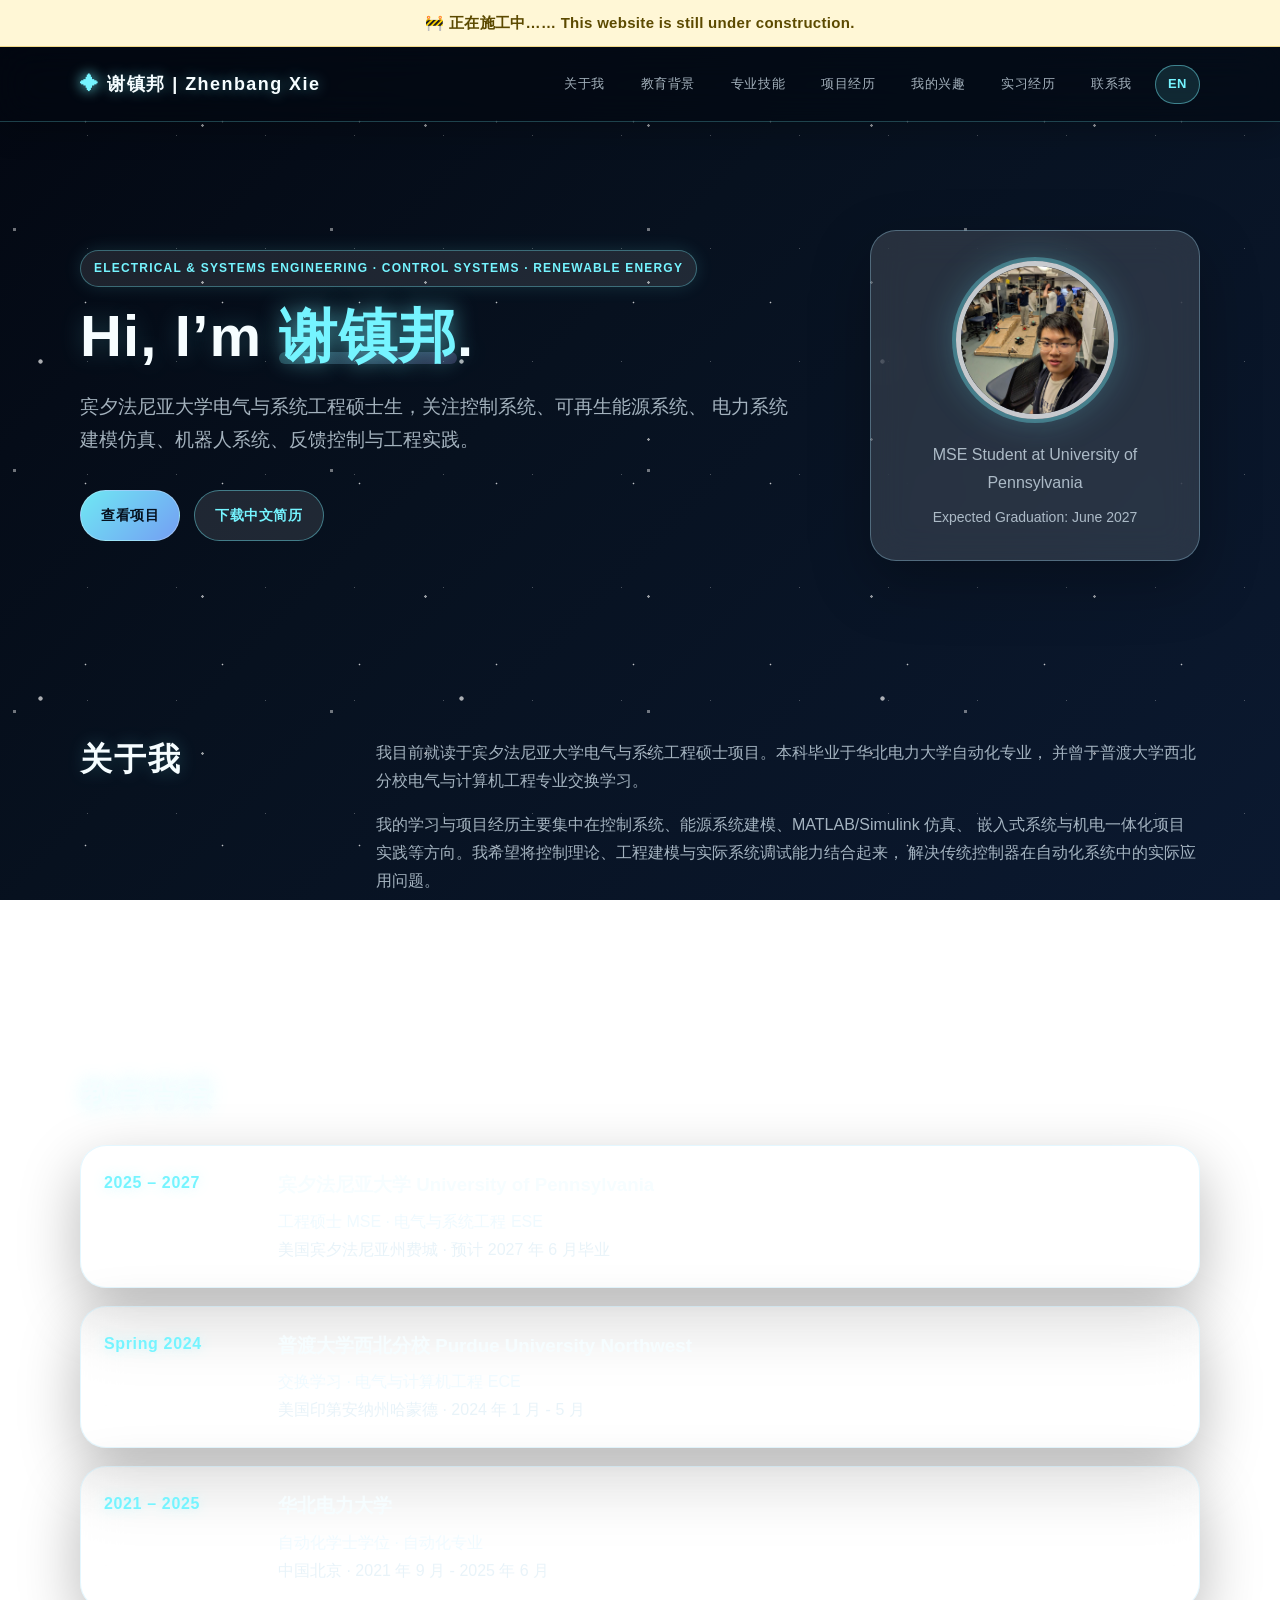
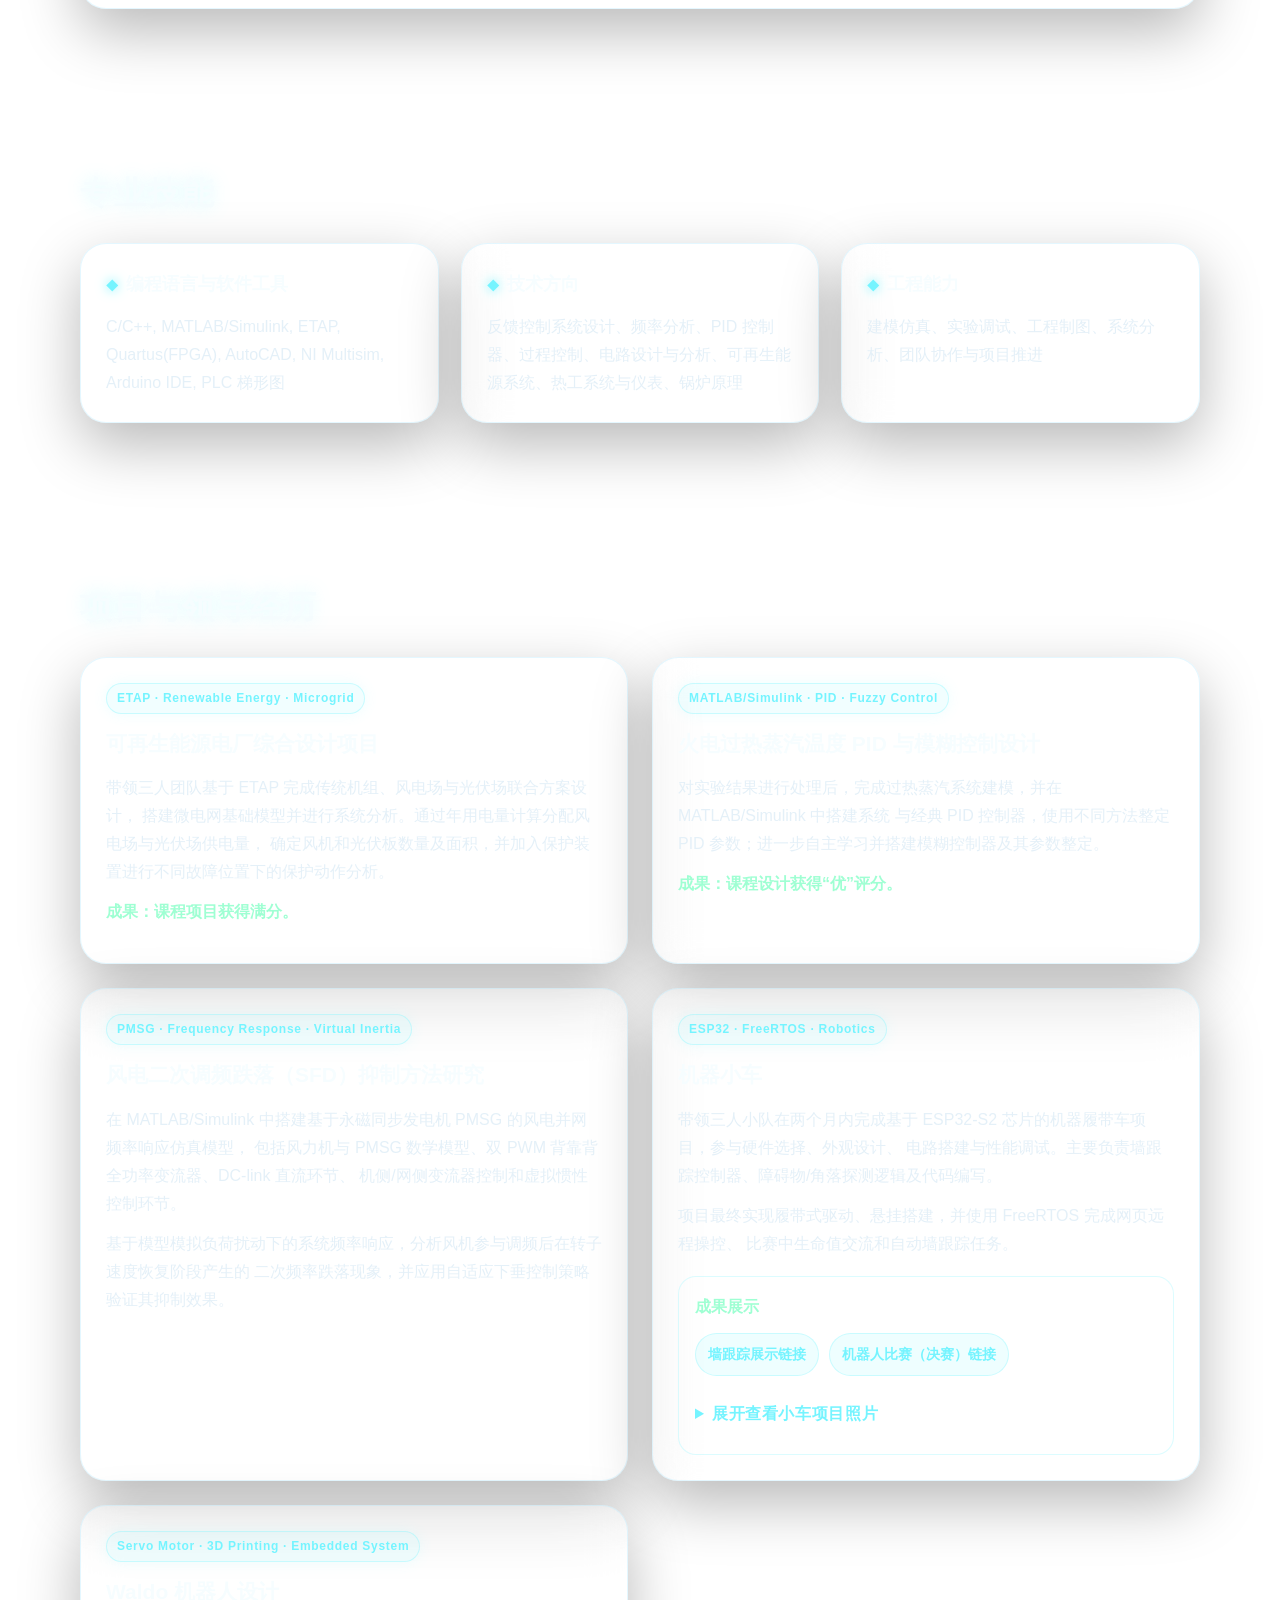
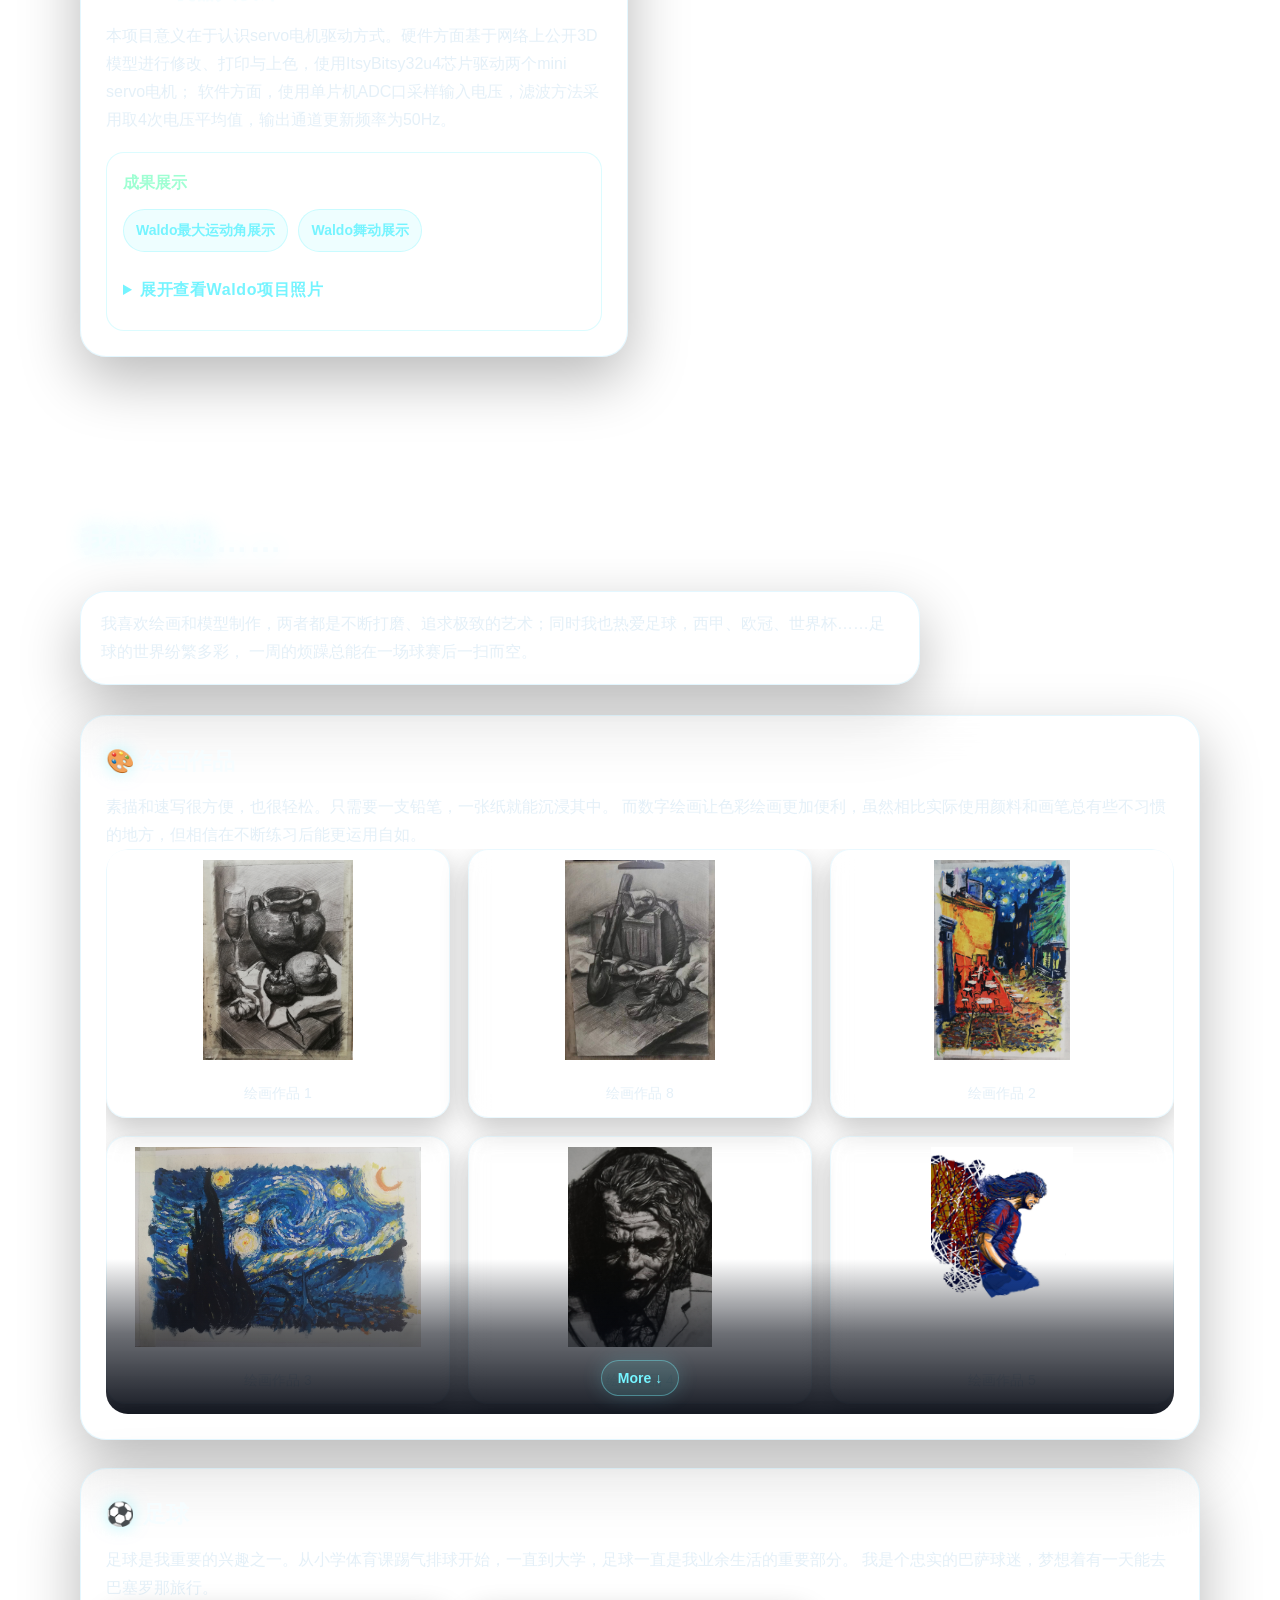
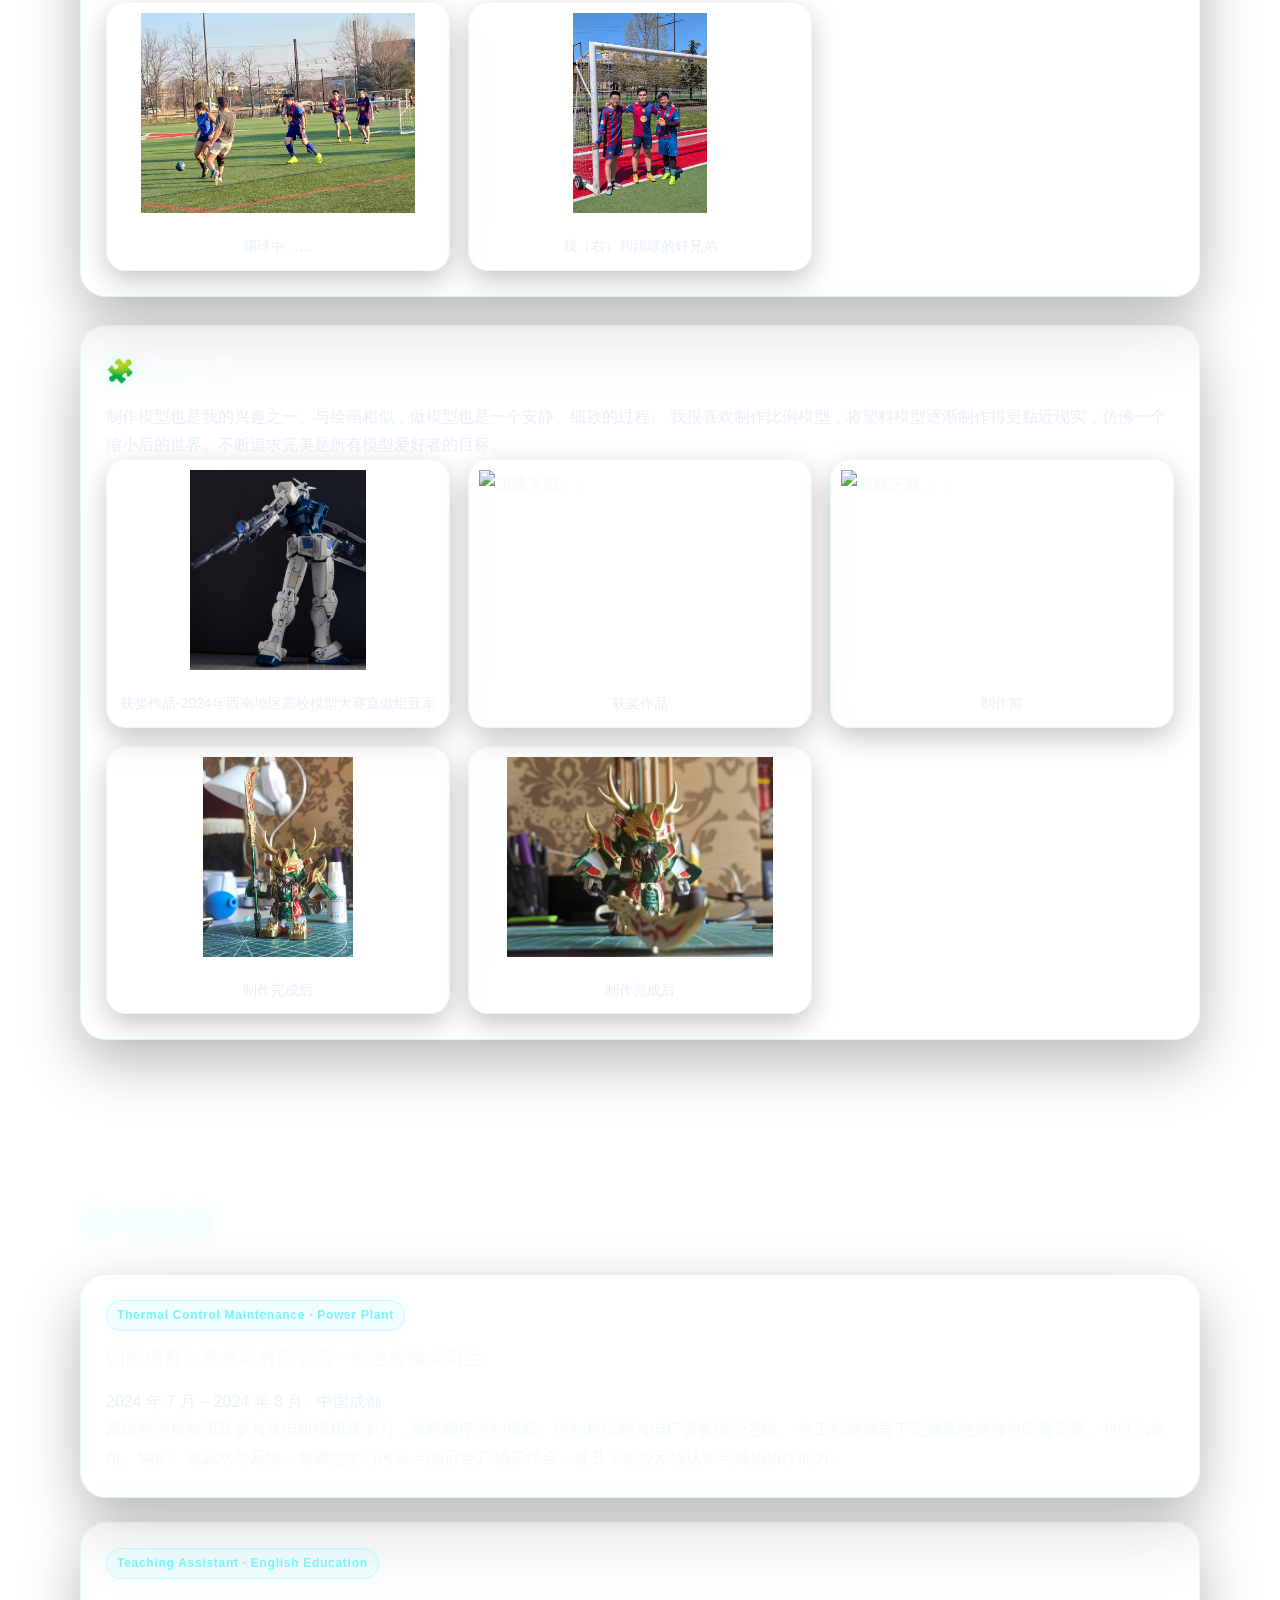
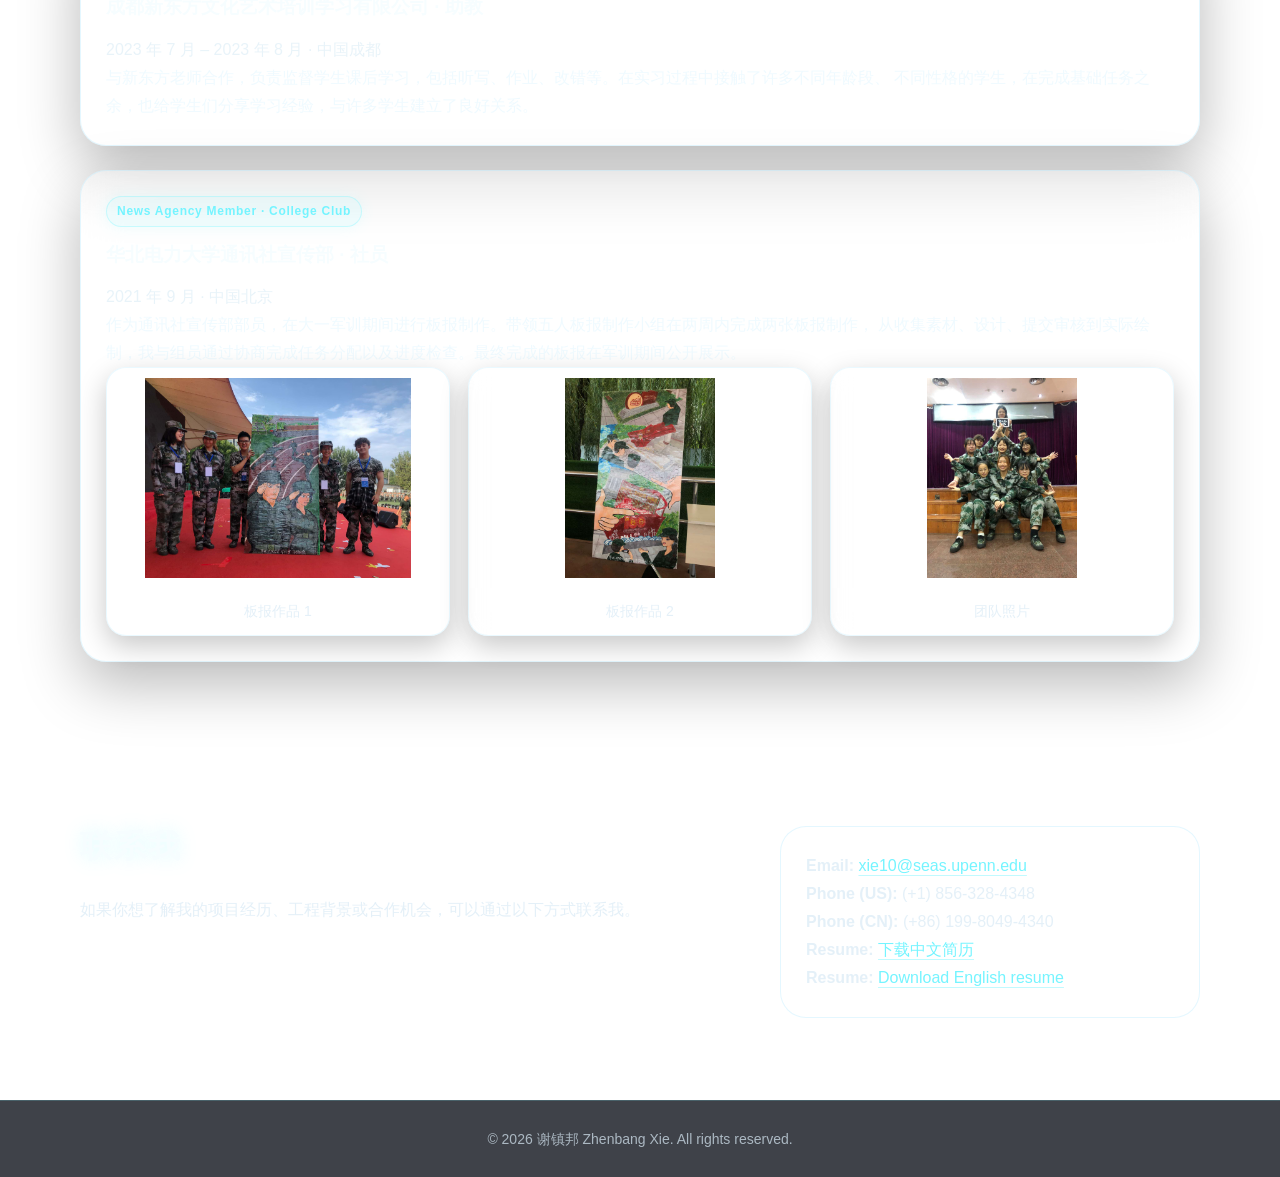
==== commit 1f72556b: "Update index.html" ====
--- a/index.html
+++ b/index.html
@@ -410,11 +410,22 @@
             从收集素材、设计、提交审核到实际绘制，我与组员通过协商完成任务分配以及进度检查。最终完成的板报在军训期间公开展示。
           </p>
         </div>
-        <div class="experience-image">
-          <img src="images/poster1.jpg" alt="加载失败……" />
-          <img src="images/poster2.jpg" alt="加载失败……" />
-          <img src="images/team.jpg" alt="加载失败……" />
-        </div>
+        <div class="gallery experience-gallery">
+          <div class="gallery-item">
+             <img src="images/poster1.jpg" alt="通讯社板报作品 1" />
+             <p>板报作品 1</p>
+           </div>
+
+           <div class="gallery-item">
+             <img src="images/poster2.jpg" alt="通讯社板报作品 2" />
+             <p>板报作品 2</p>
+           </div>
+
+           <div class="gallery-item">
+             <img src="images/team.jpg" alt="通讯社团队照片" />
+             <p>团队照片</p>
+           </div>
+         </div>
       </article>
 
     </div>
--- a/style.css
+++ b/style.css
@@ -929,3 +929,38 @@
     height: 220px;
   }
 }
+/* ========== 实习经历三图横排 ========== */
+.experience-photo-row {
+  display: grid;
+  grid-template-columns: repeat(3, 1fr);
+  gap: 18px;
+  margin-top: 18px;
+}
+
+.experience-photo-row img {
+  width: 100%;
+  height: 190px;
+  object-fit: cover;
+  border-radius: 18px;
+  display: block;
+  border: 1px solid rgba(117, 244, 255, 0.28);
+  cursor: zoom-in;
+  box-shadow: 0 10px 28px rgba(0, 0, 0, 0.22);
+  transition: all 0.22s ease;
+}
+
+.experience-photo-row img:hover {
+  transform: translateY(-3px);
+  box-shadow: 0 0 24px rgba(117, 244, 255, 0.18);
+}
+
+/* 手机端：三张图改成一列 */
+@media (max-width: 640px) {
+  .experience-photo-row {
+    grid-template-columns: 1fr;
+  }
+
+  .experience-photo-row img {
+    height: 220px;
+  }
+}
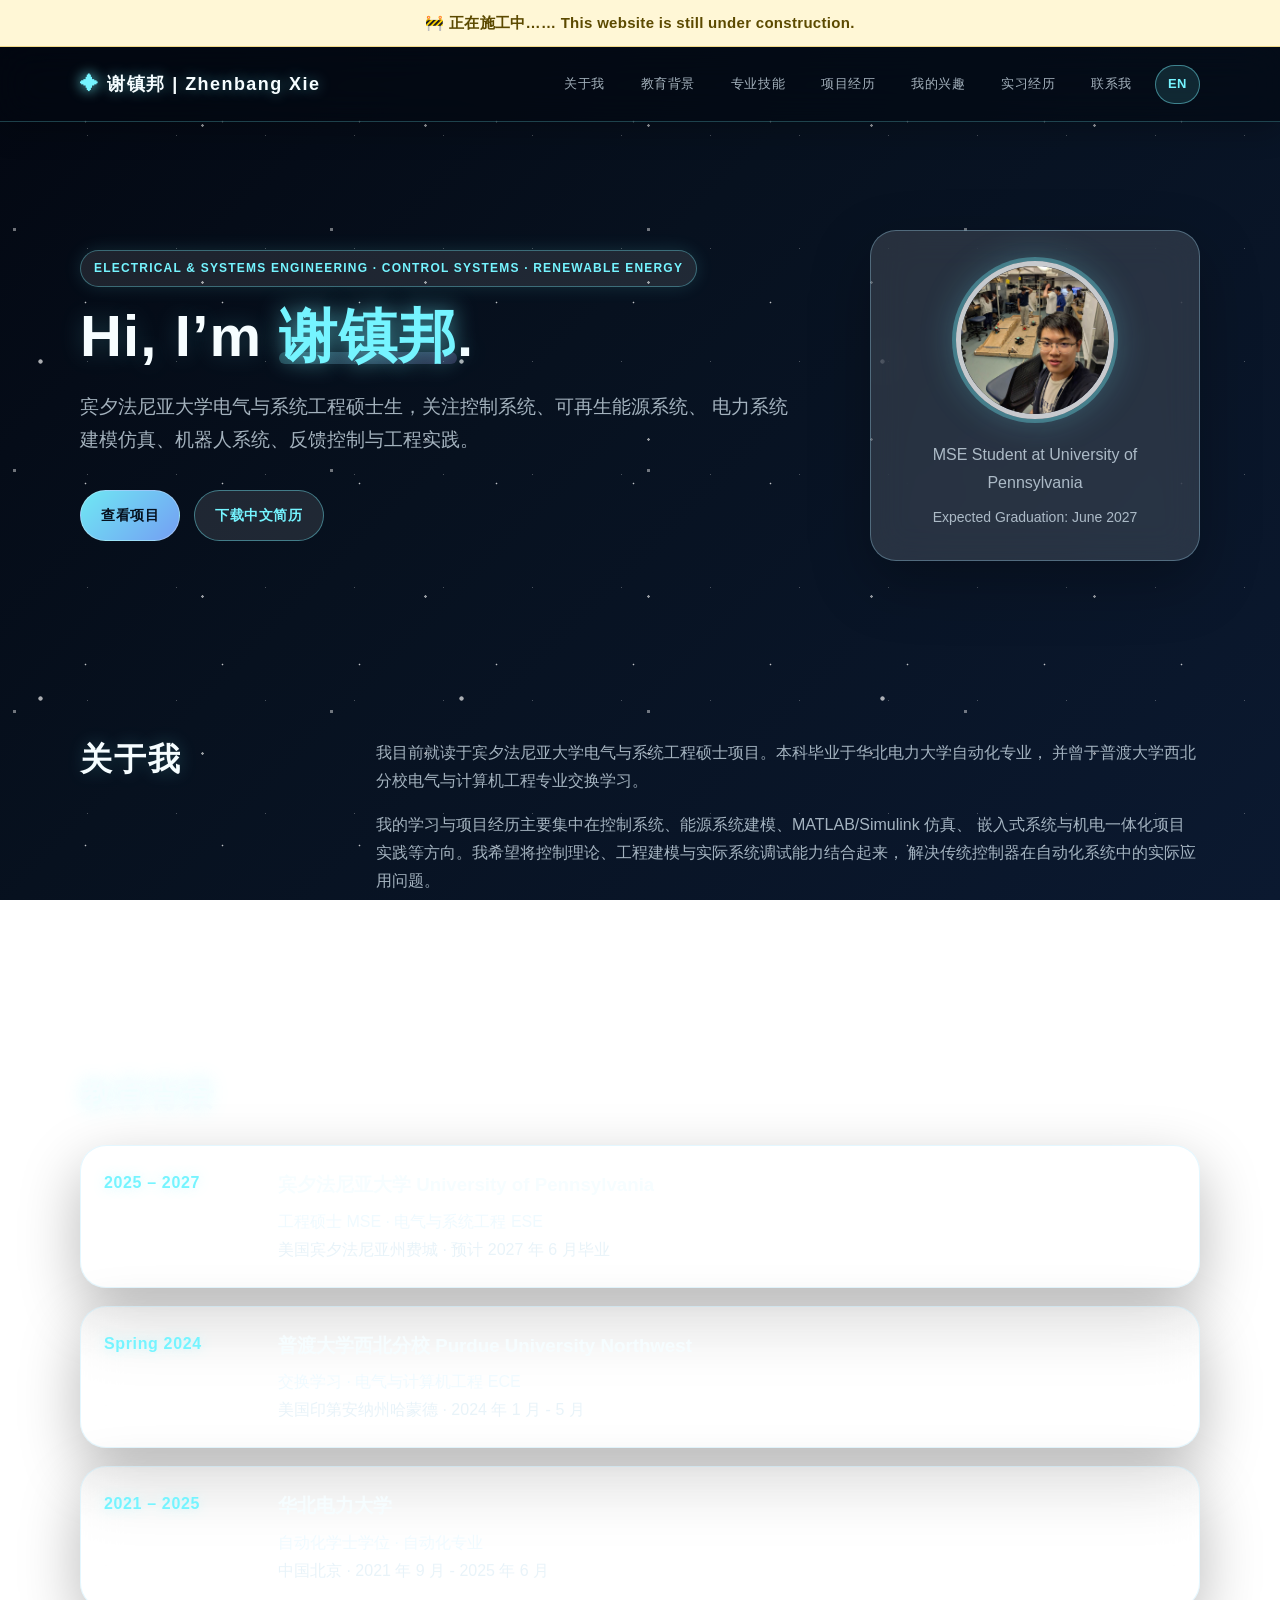
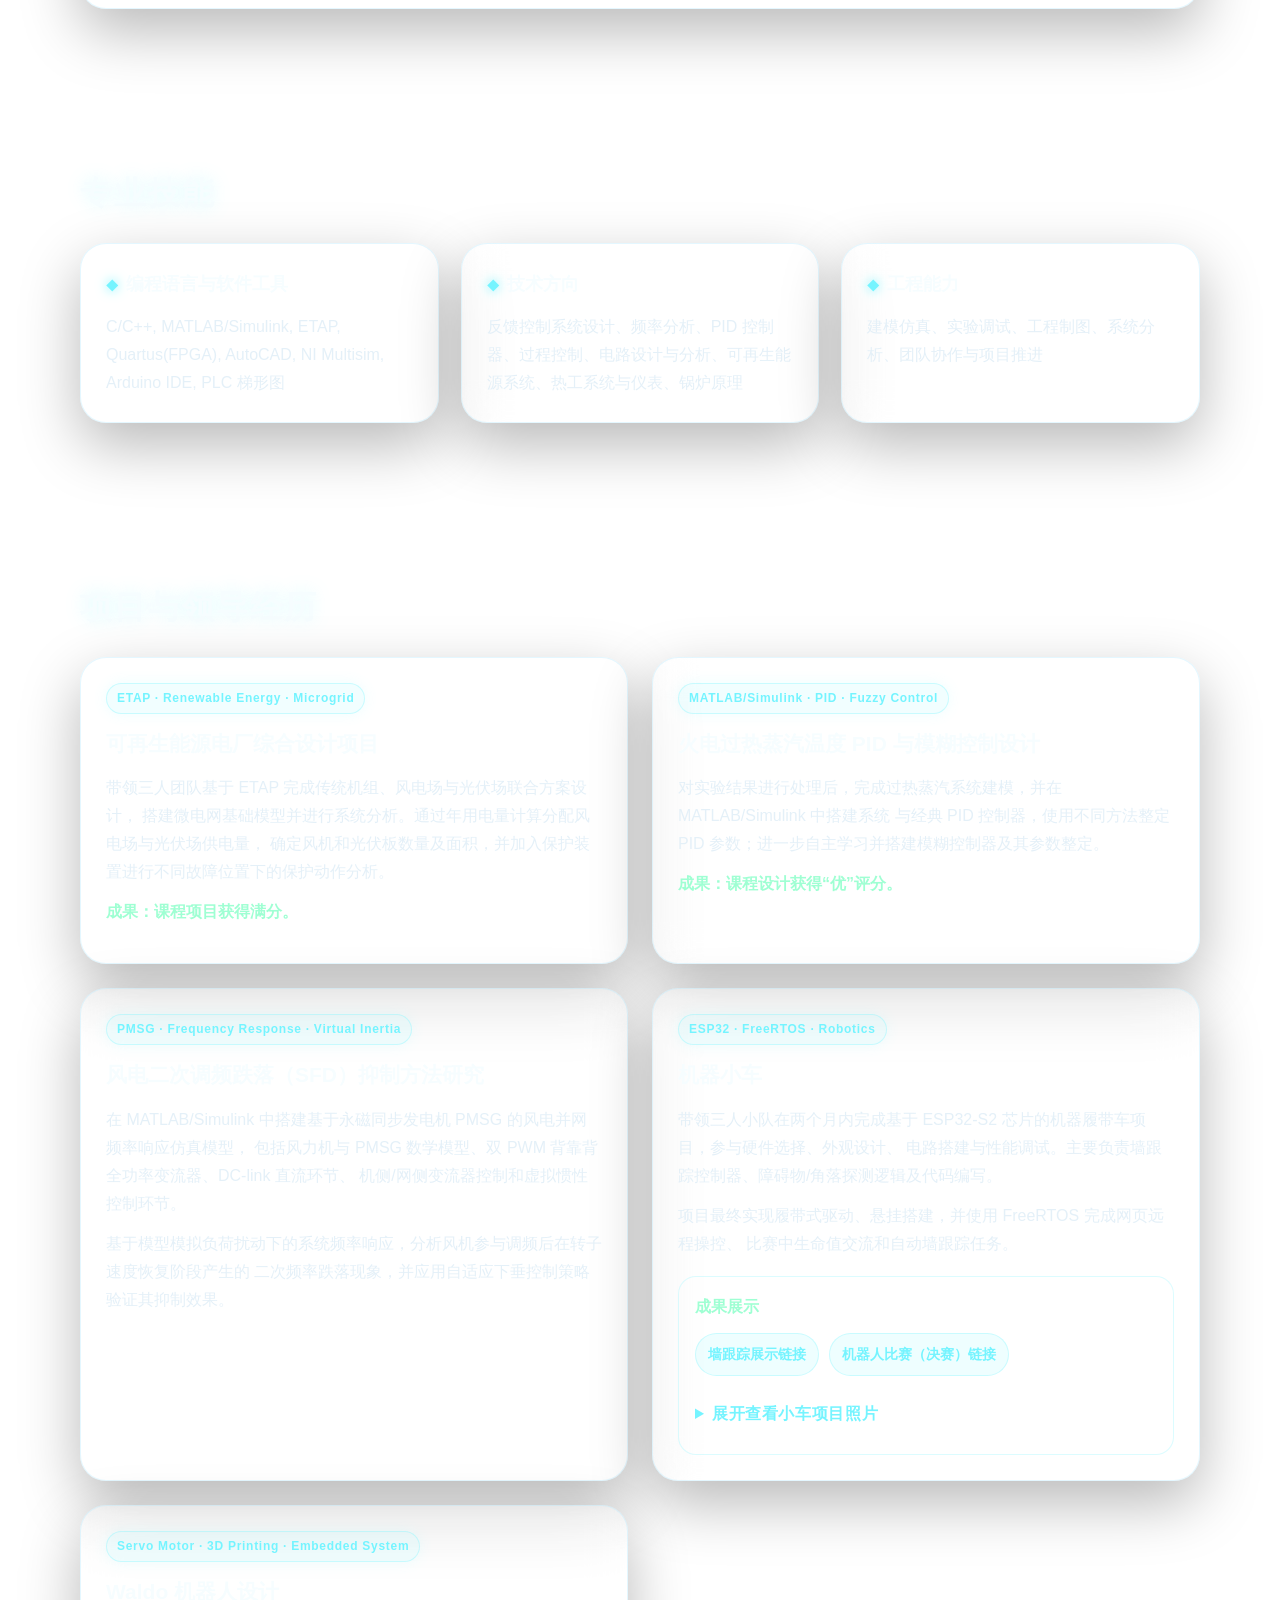
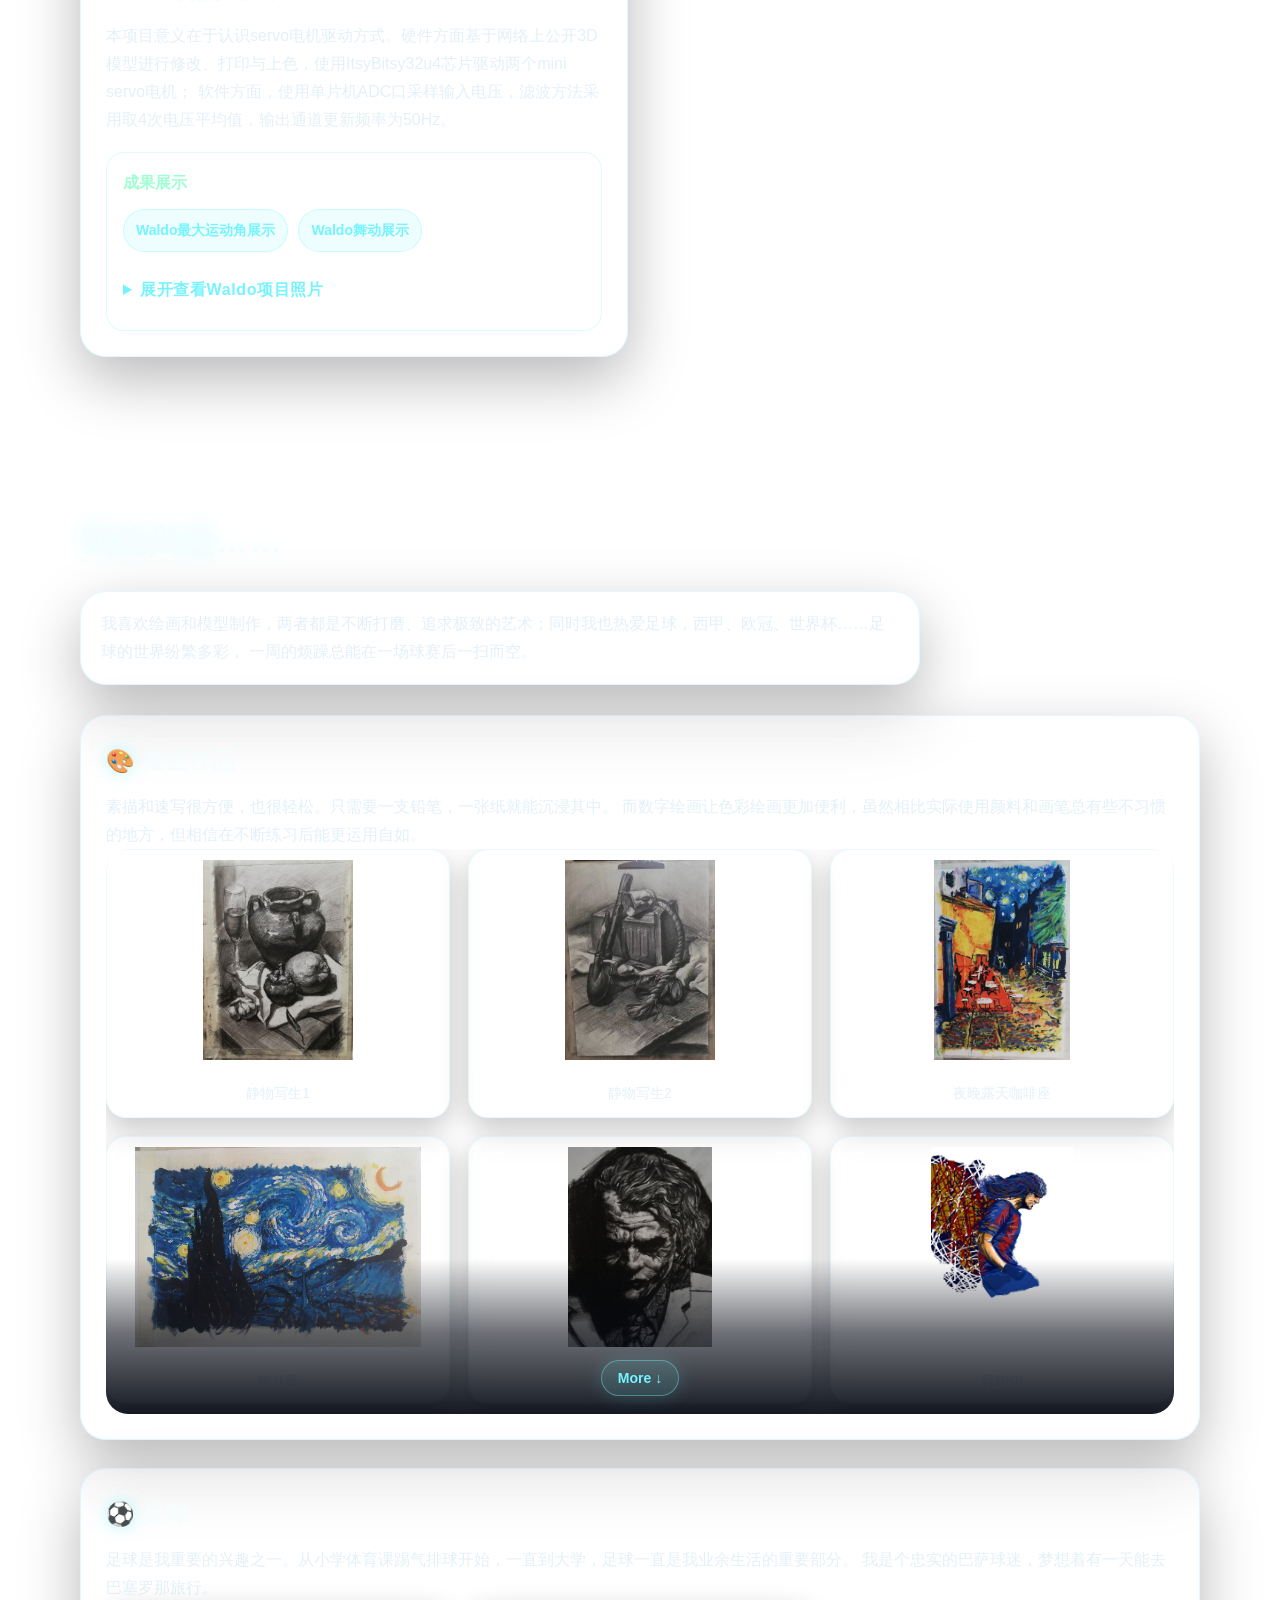
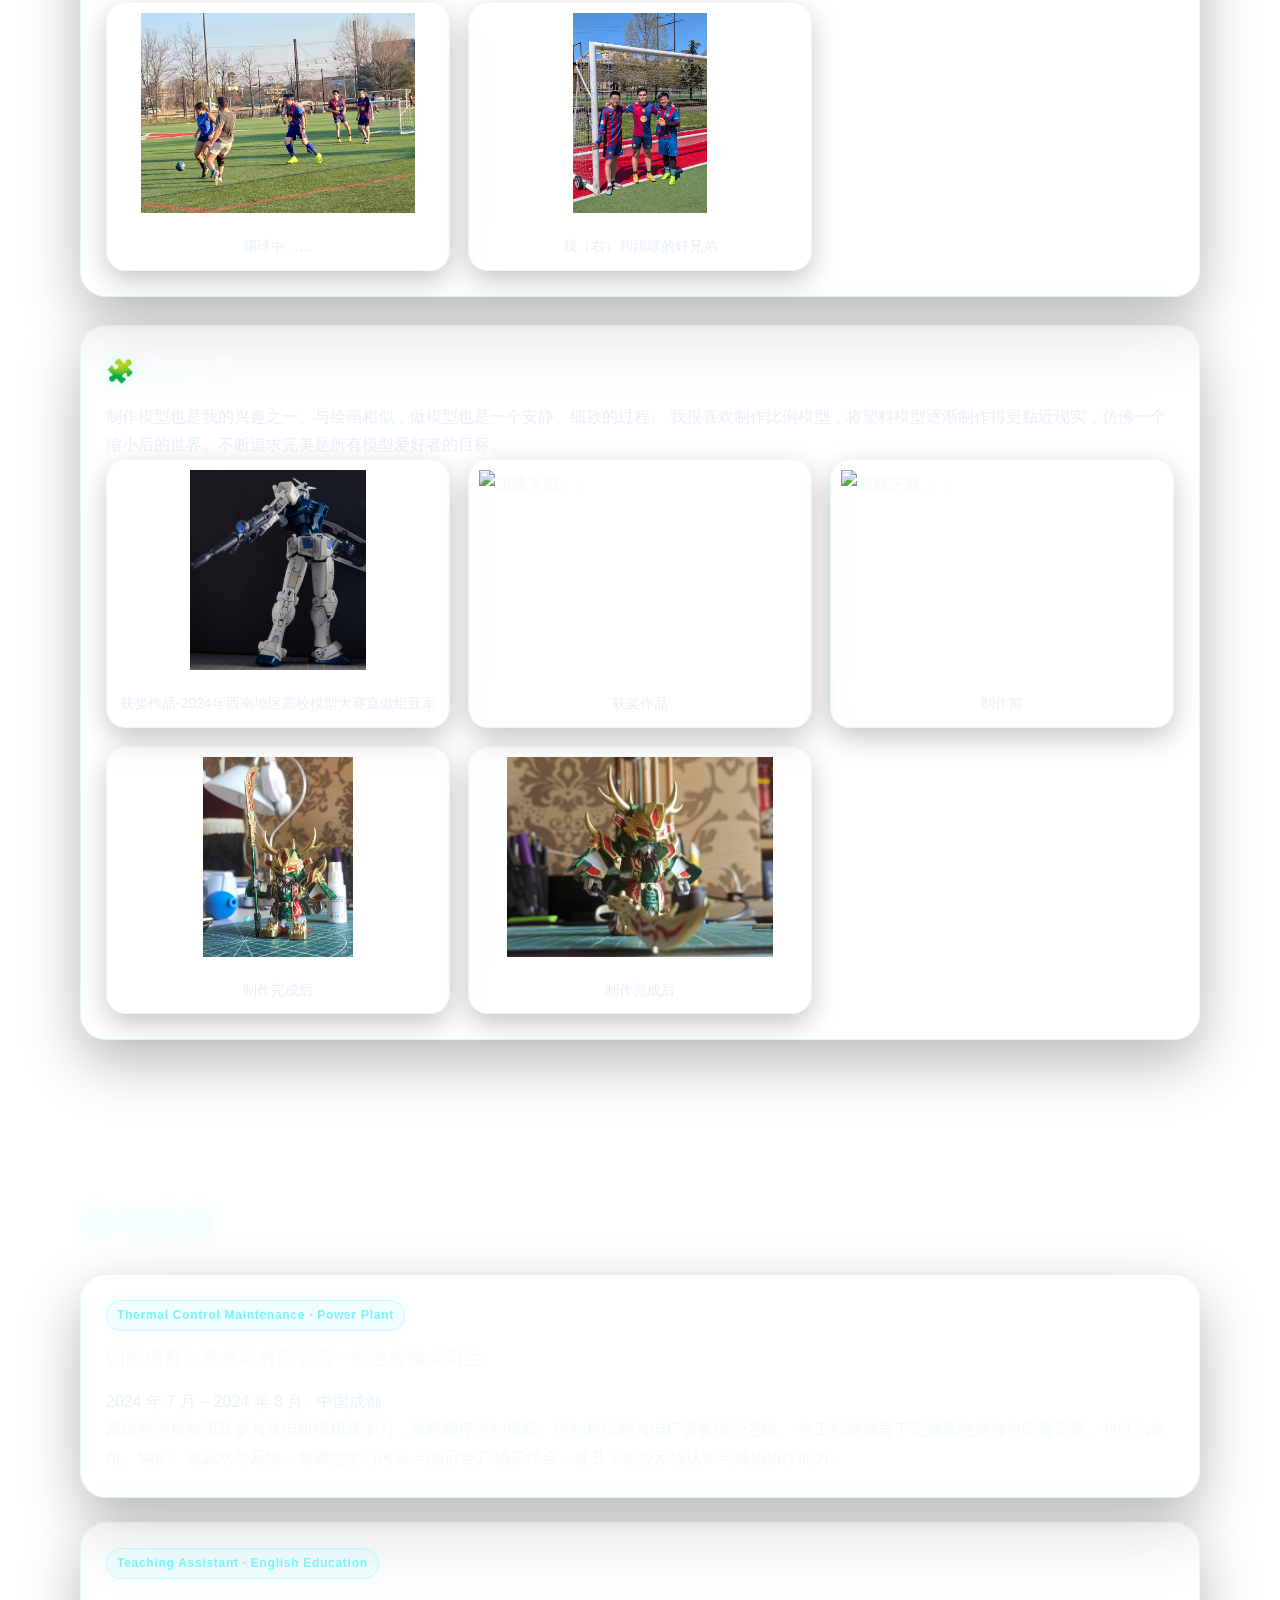
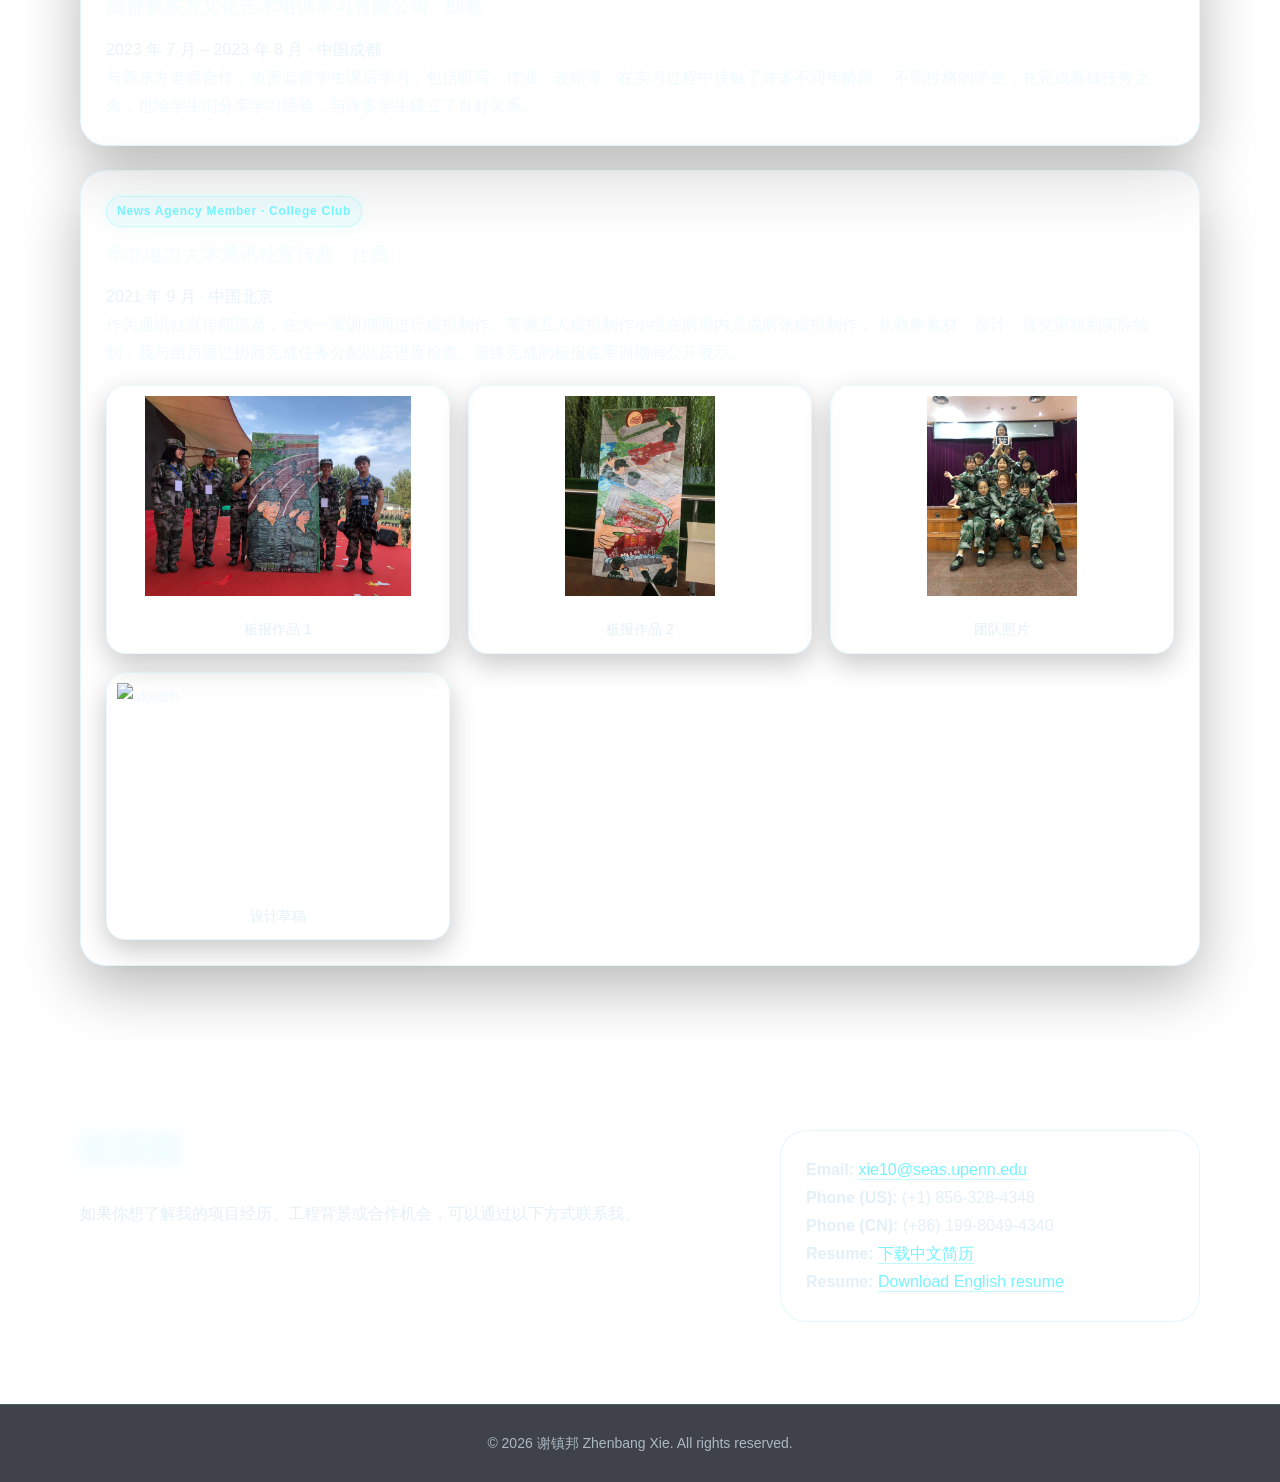
==== commit 4ed4887e: "Update index.html" ====
--- a/index.html
+++ b/index.html
@@ -274,34 +274,42 @@
               <div class="gallery">
               <div class="gallery-item">
                 <img src="images/drawing-1.jpg" alt="加载失败……" />
-                <p>绘画作品 1</p>
+                <p>静物写生1</p>
               </div>
               <div class="gallery-item">
                 <img src="images/drawing-8.jpg" alt="加载失败……" />
-                <p>绘画作品 8</p>
+                <p>静物写生2</p>
               </div>
 
               <div class="gallery-item">
                 <img src="images/drawing-2.jpg" alt="加载失败……" />
-                <p>绘画作品 2</p>
+                <p>夜晚露天咖啡座</p>
               </div>
 
               <div class="gallery-item">
                 <img src="images/drawing-3.jpg" alt="加载失败……" />
-                <p>绘画作品 3</p>
+                <p>星月夜</p>
               </div>
               
               <div class="gallery-item">
                 <img src="images/drawing-4.jpg" alt="加载失败……" />
-                <p>绘画作品 4</p>
+                <p>小丑</p>
               </div>
               <div class="gallery-item">
                 <img src="images/drawing-5.jpg" alt="加载失败……" />
-                <p>绘画作品 5</p>
+                <p>普约尔</p>
               </div>
               <div class="gallery-item">
                 <img src="images/drawing-6.jpg" alt="加载失败……" />
-                <p>绘画作品 6</p>
+                <p>梅西</p>
+              </div>
+              <div class="gallery-item">
+                <img src="images/drawing-9.jpg" alt="加载失败……" />
+                <p>随手画杨倩</p>
+              </div>
+              <div class="gallery-item">
+                <img src="images/drawing-10.jpg" alt="加载失败……" />
+                <p>北京胡同</p>
               </div>
               
             </div>
@@ -424,6 +432,11 @@
            <div class="gallery-item">
              <img src="images/team.jpg" alt="通讯社团队照片" />
              <p>团队照片</p>
+           </div>
+          
+          <div class="gallery-item">
+             <img src="images/drawing-11.jpg" alt="sketch" />
+             <p>设计草稿</p>
            </div>
          </div>
       </article>
--- a/style.css
+++ b/style.css
@@ -909,16 +909,6 @@
   align-items: center;
 }
 
-.experience-image img {
-  width: 100%;
-  height: 190px;
-  object-fit: cover;
-  border-radius: 18px;
-  display: block;
-  border: 1px solid rgba(117, 244, 255, 0.28);
-  cursor: zoom-in;
-}
-
 /* 手机端：图片自动放到文字下方 */
 @media (max-width: 800px) {
   .experience-with-image {
@@ -964,3 +954,13 @@
     height: 220px;
   }
 }
+/* ========== 实习经历图片：使用 gallery 样式 ========== */
+.experience-gallery {
+  margin-top: 18px;
+}
+
+/* 实习经历里的图片完整显示，不裁剪 */
+.experience-gallery .gallery-item img {
+  height: 220px;
+  object-fit: contain;
+}
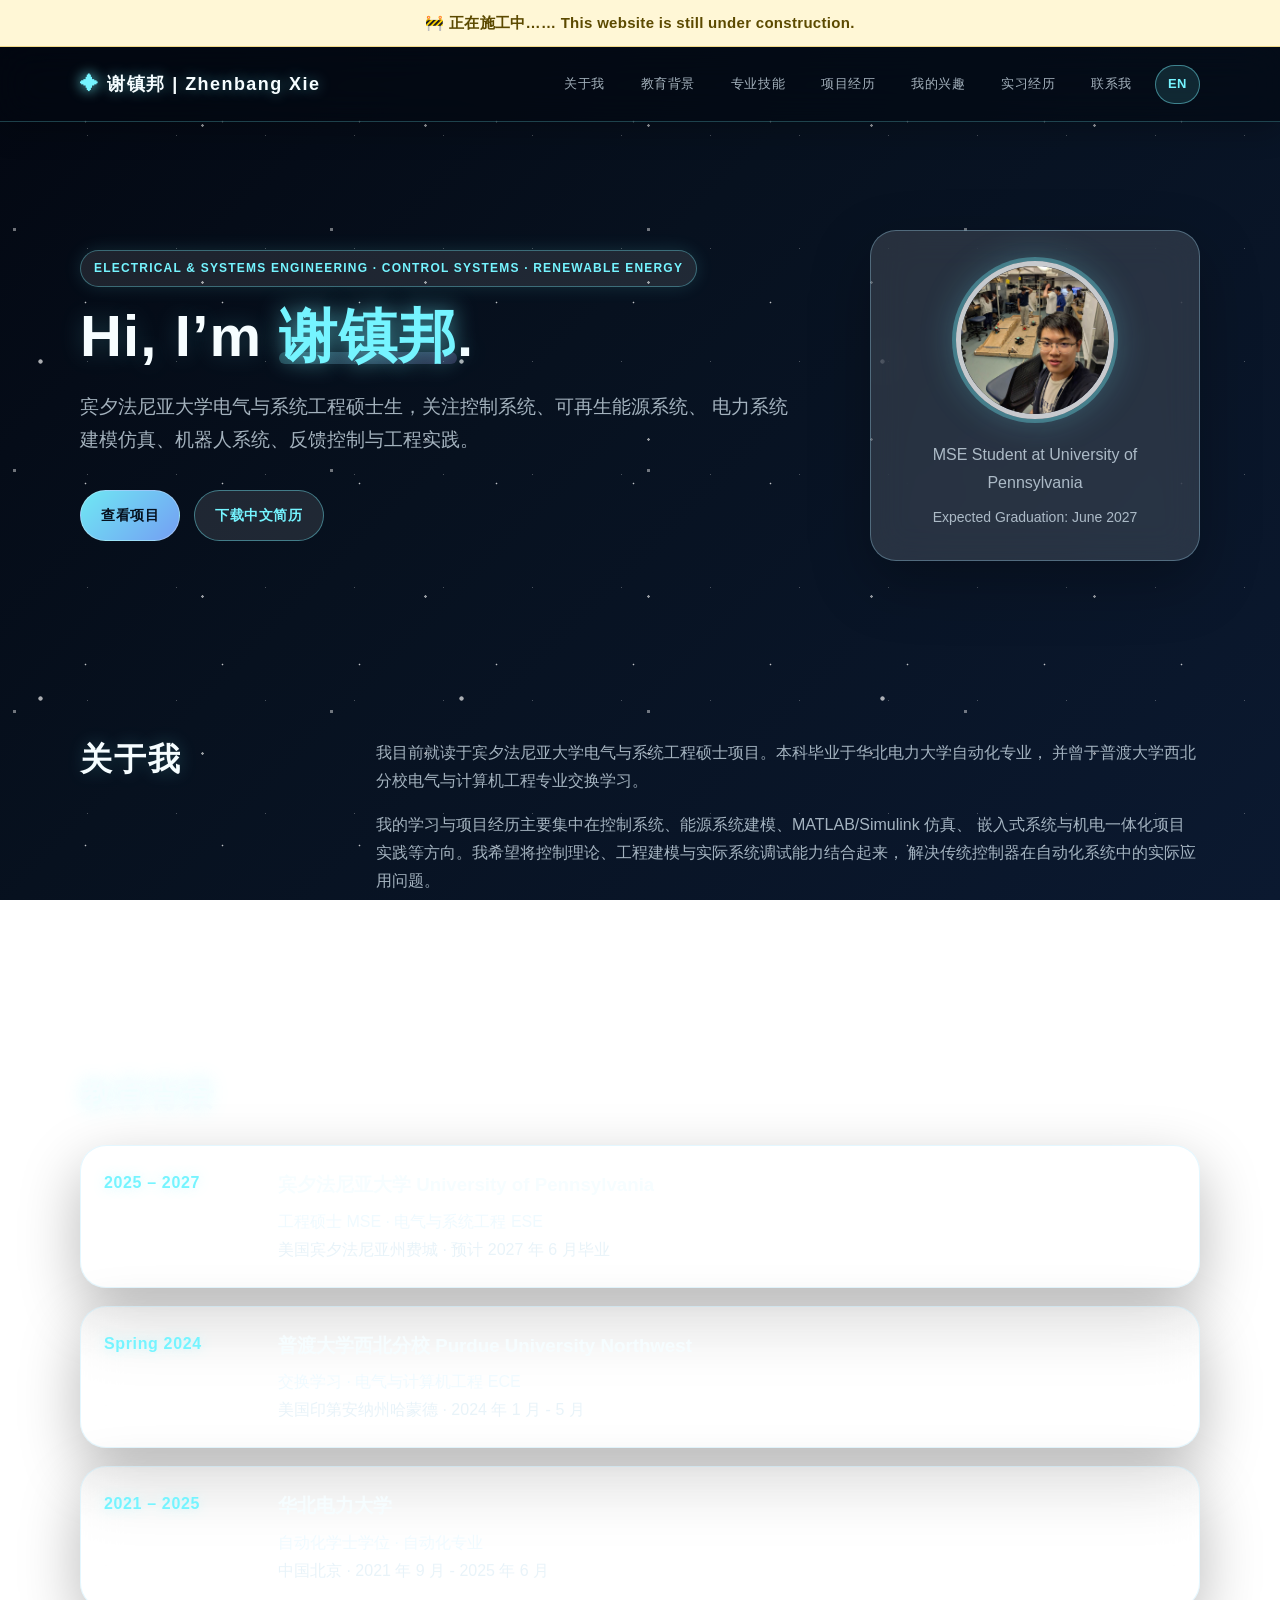
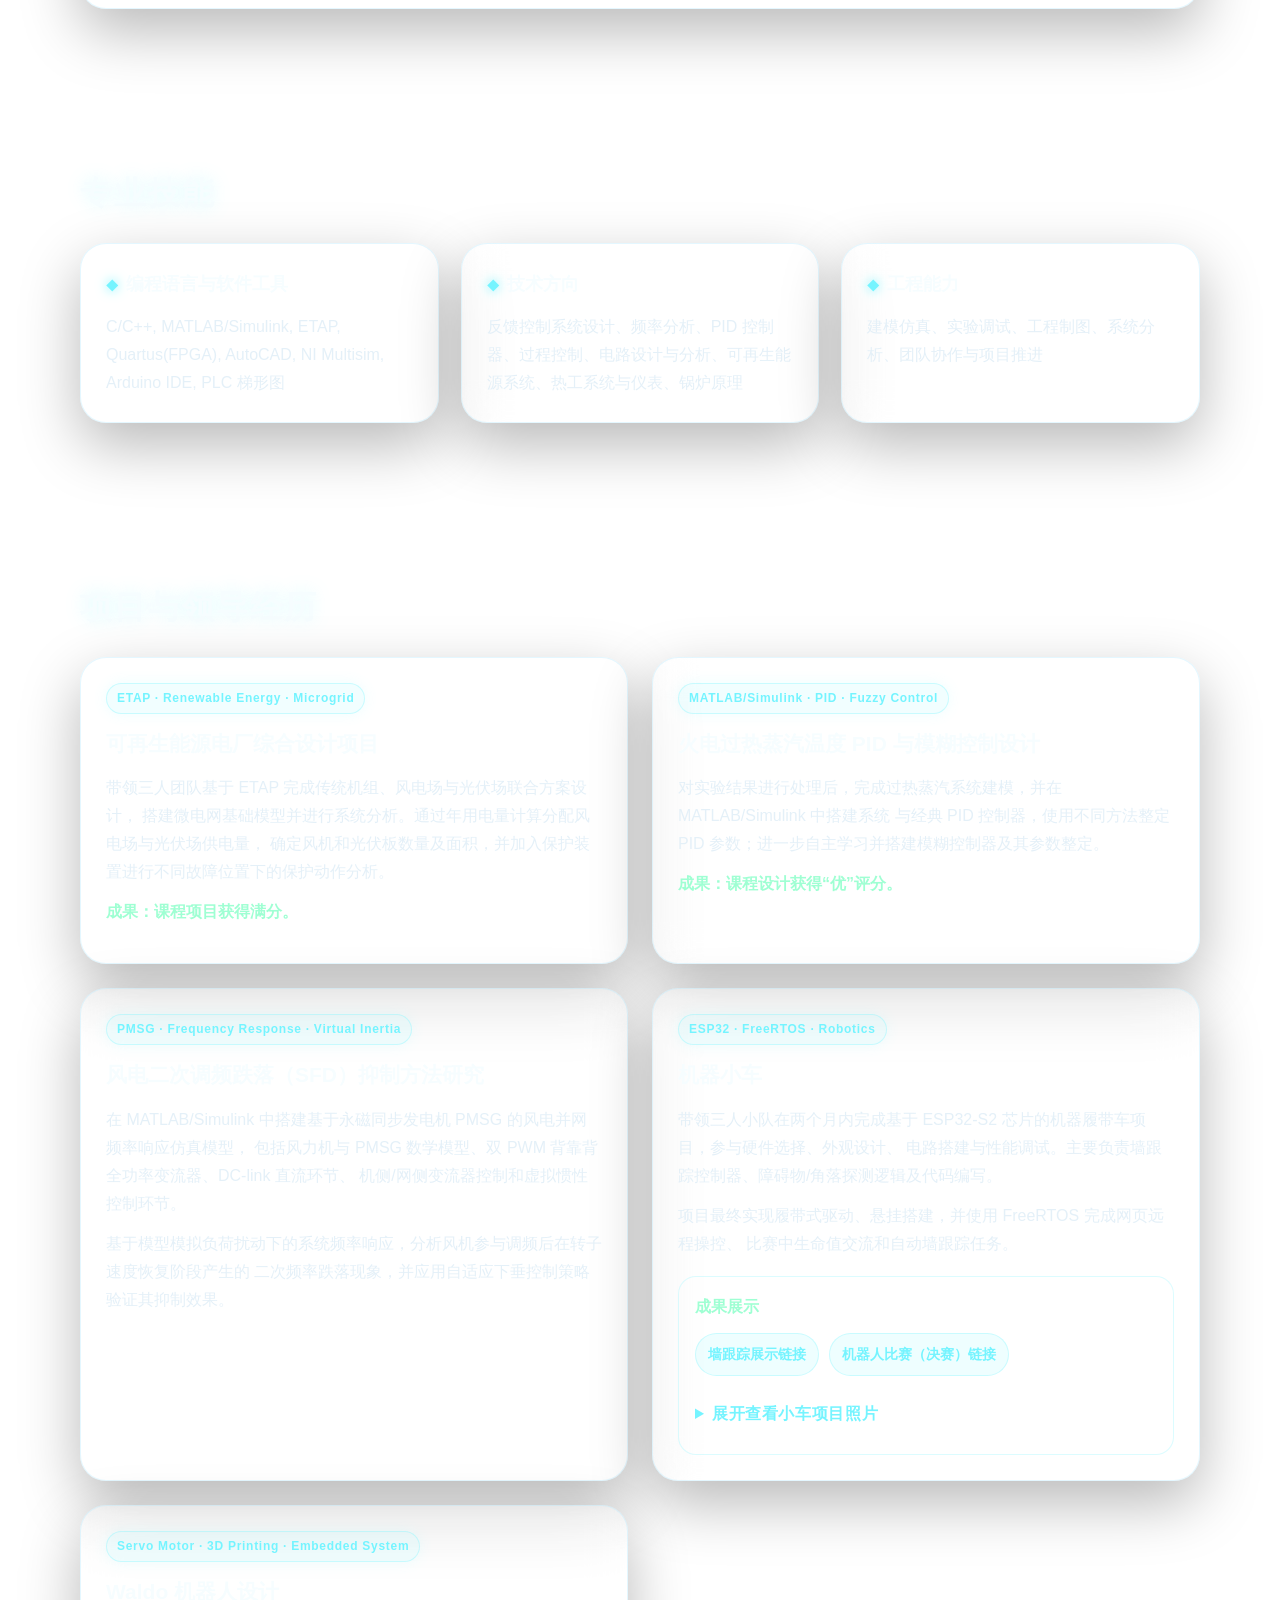
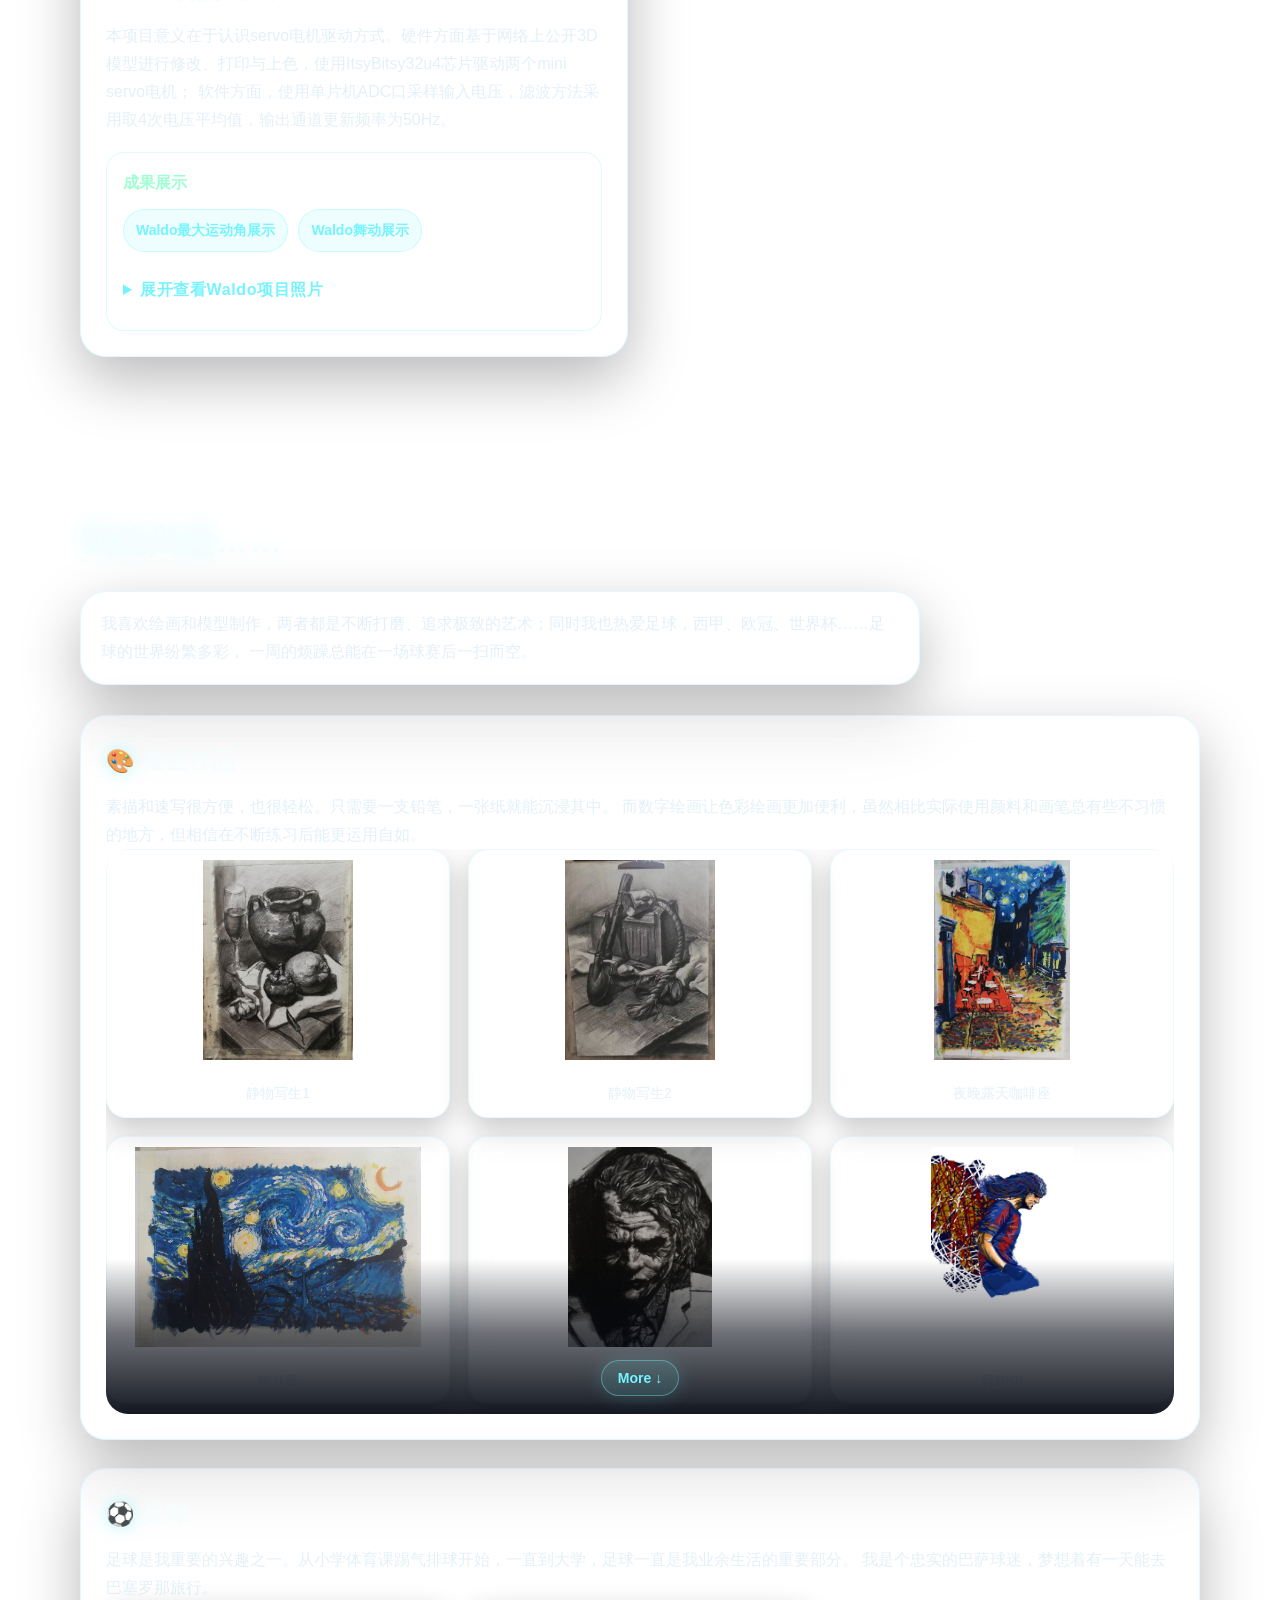
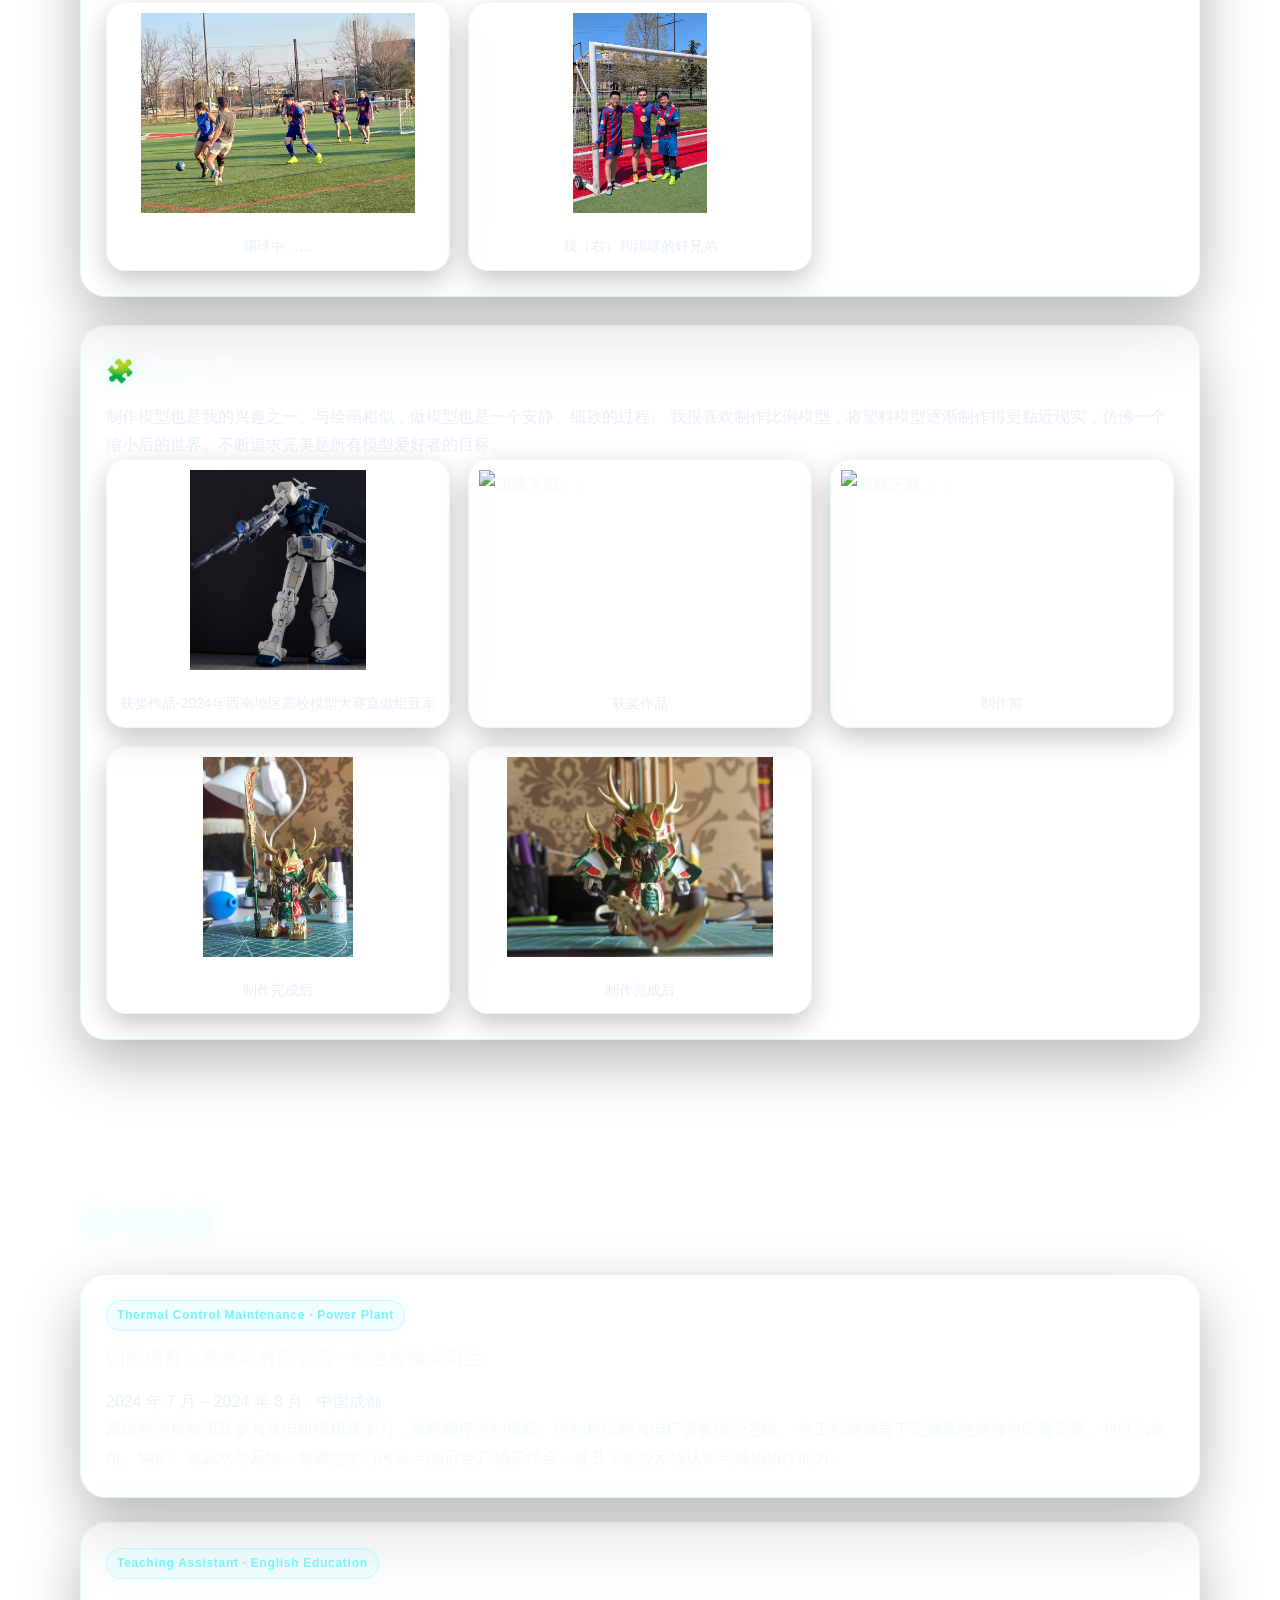
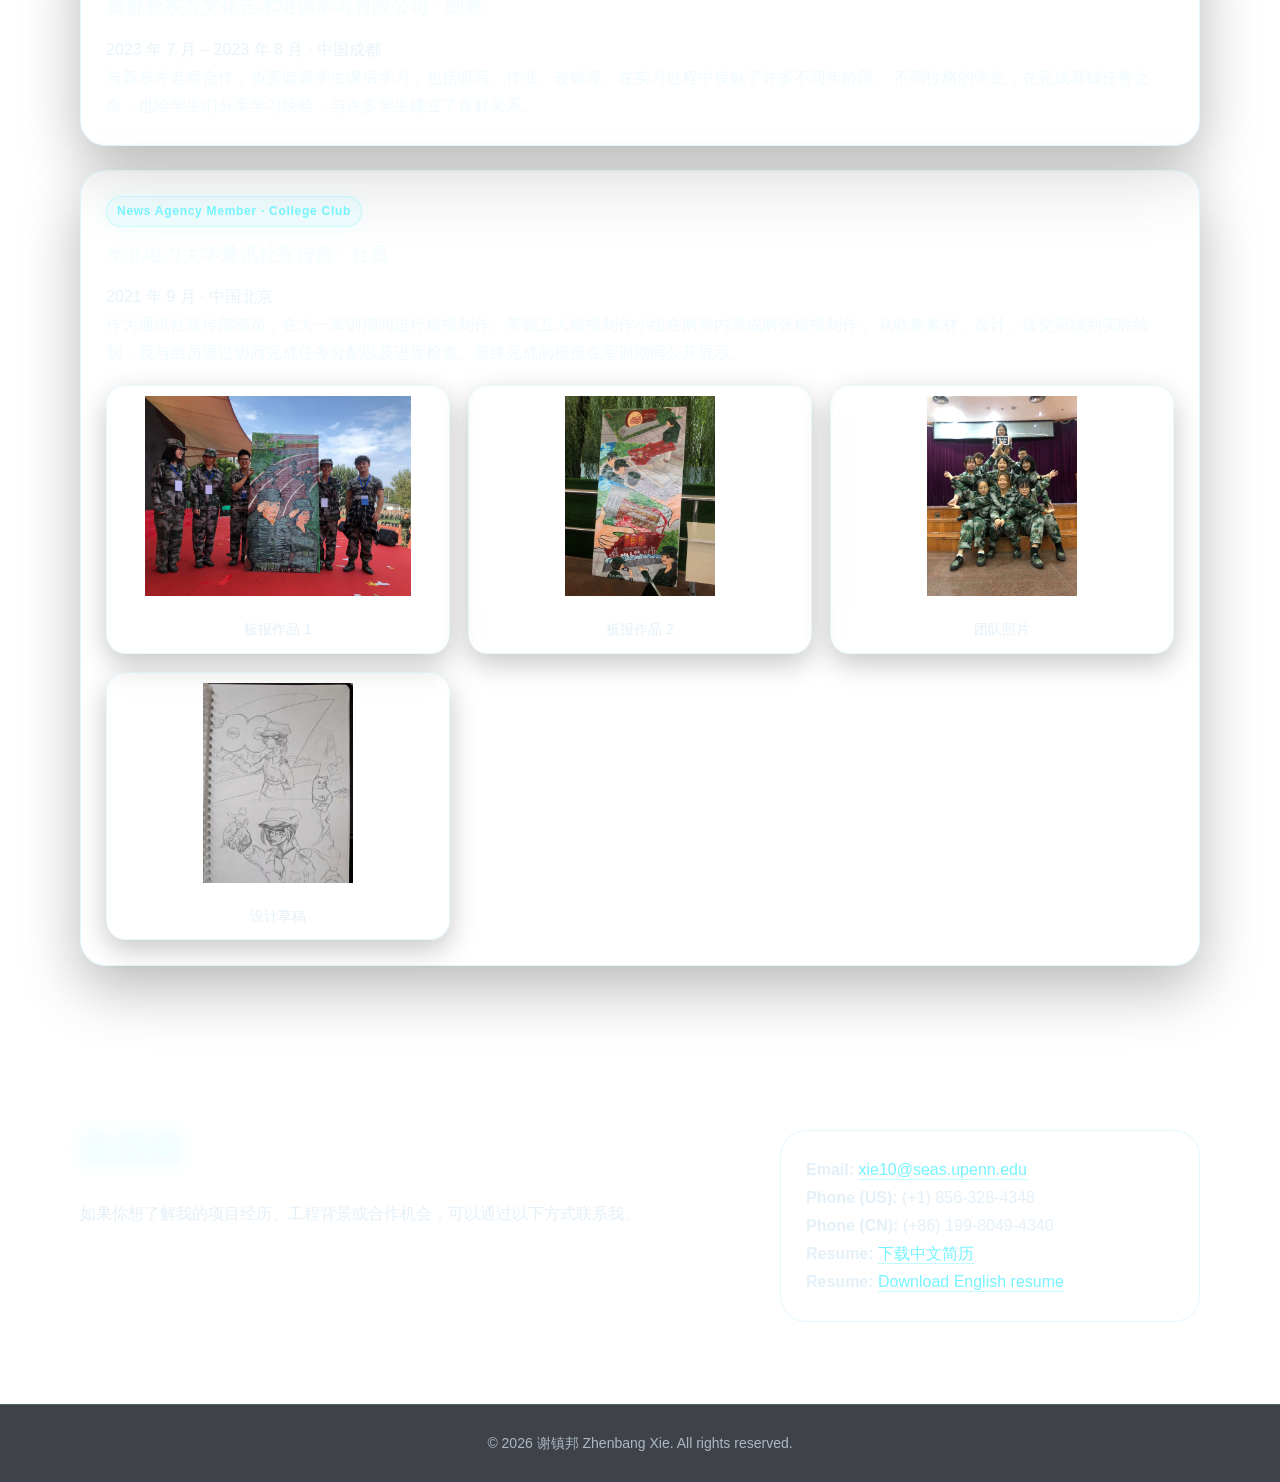
==== commit fce36ed3: "Update index.html" ====
--- a/index.html
+++ b/index.html
@@ -205,7 +205,12 @@
                 <div class="gallery project-gallery">
                   <div class="gallery-item">
                     <img src="images/project-mechatronics-1.jpg" alt="加载失败……" />
-                    <p>机器小车照片</p>
+                    <p>机器小车照片1</p>
+                  </div>
+                  
+                  <div class="gallery-item">
+                    <img src="images/project-mechatronics-3.jpg" alt="加载失败……" />
+                    <p>机器小车照片2</p>
                   </div>
 
                   <div class="gallery-item">
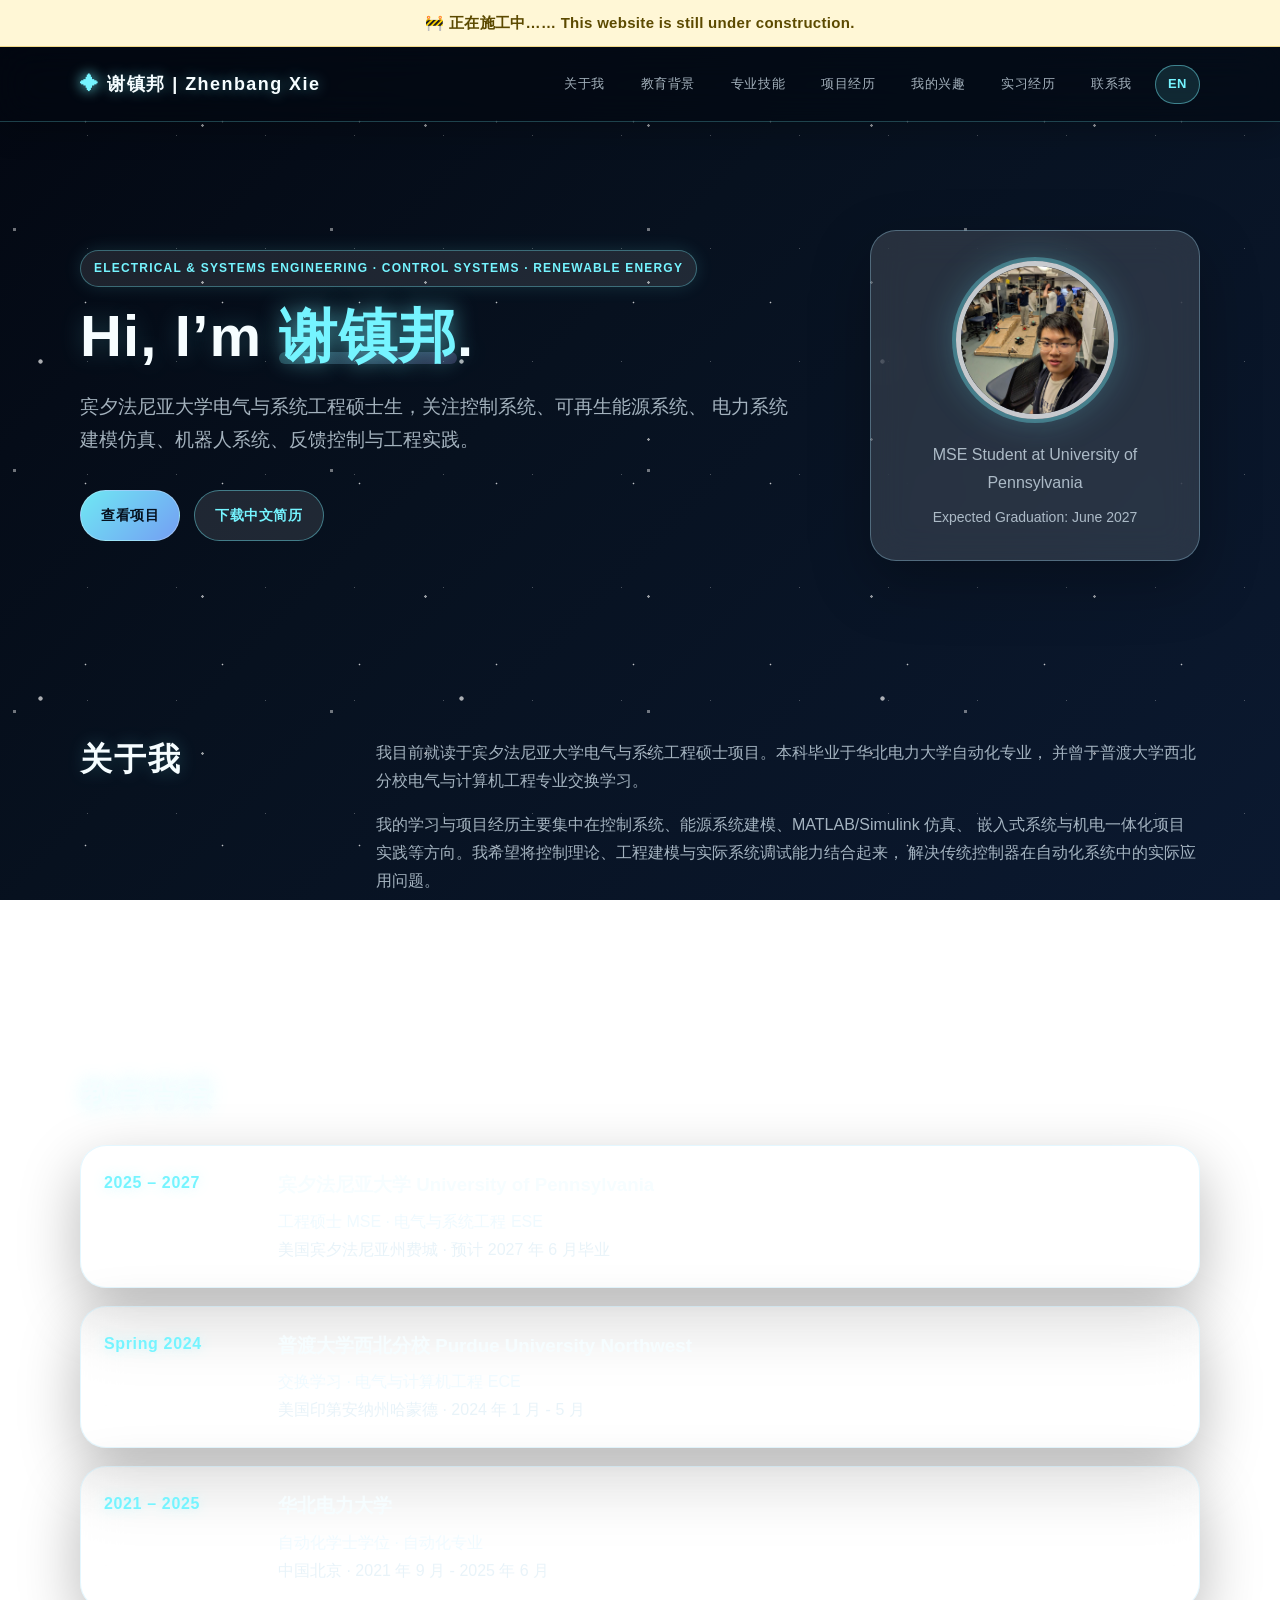
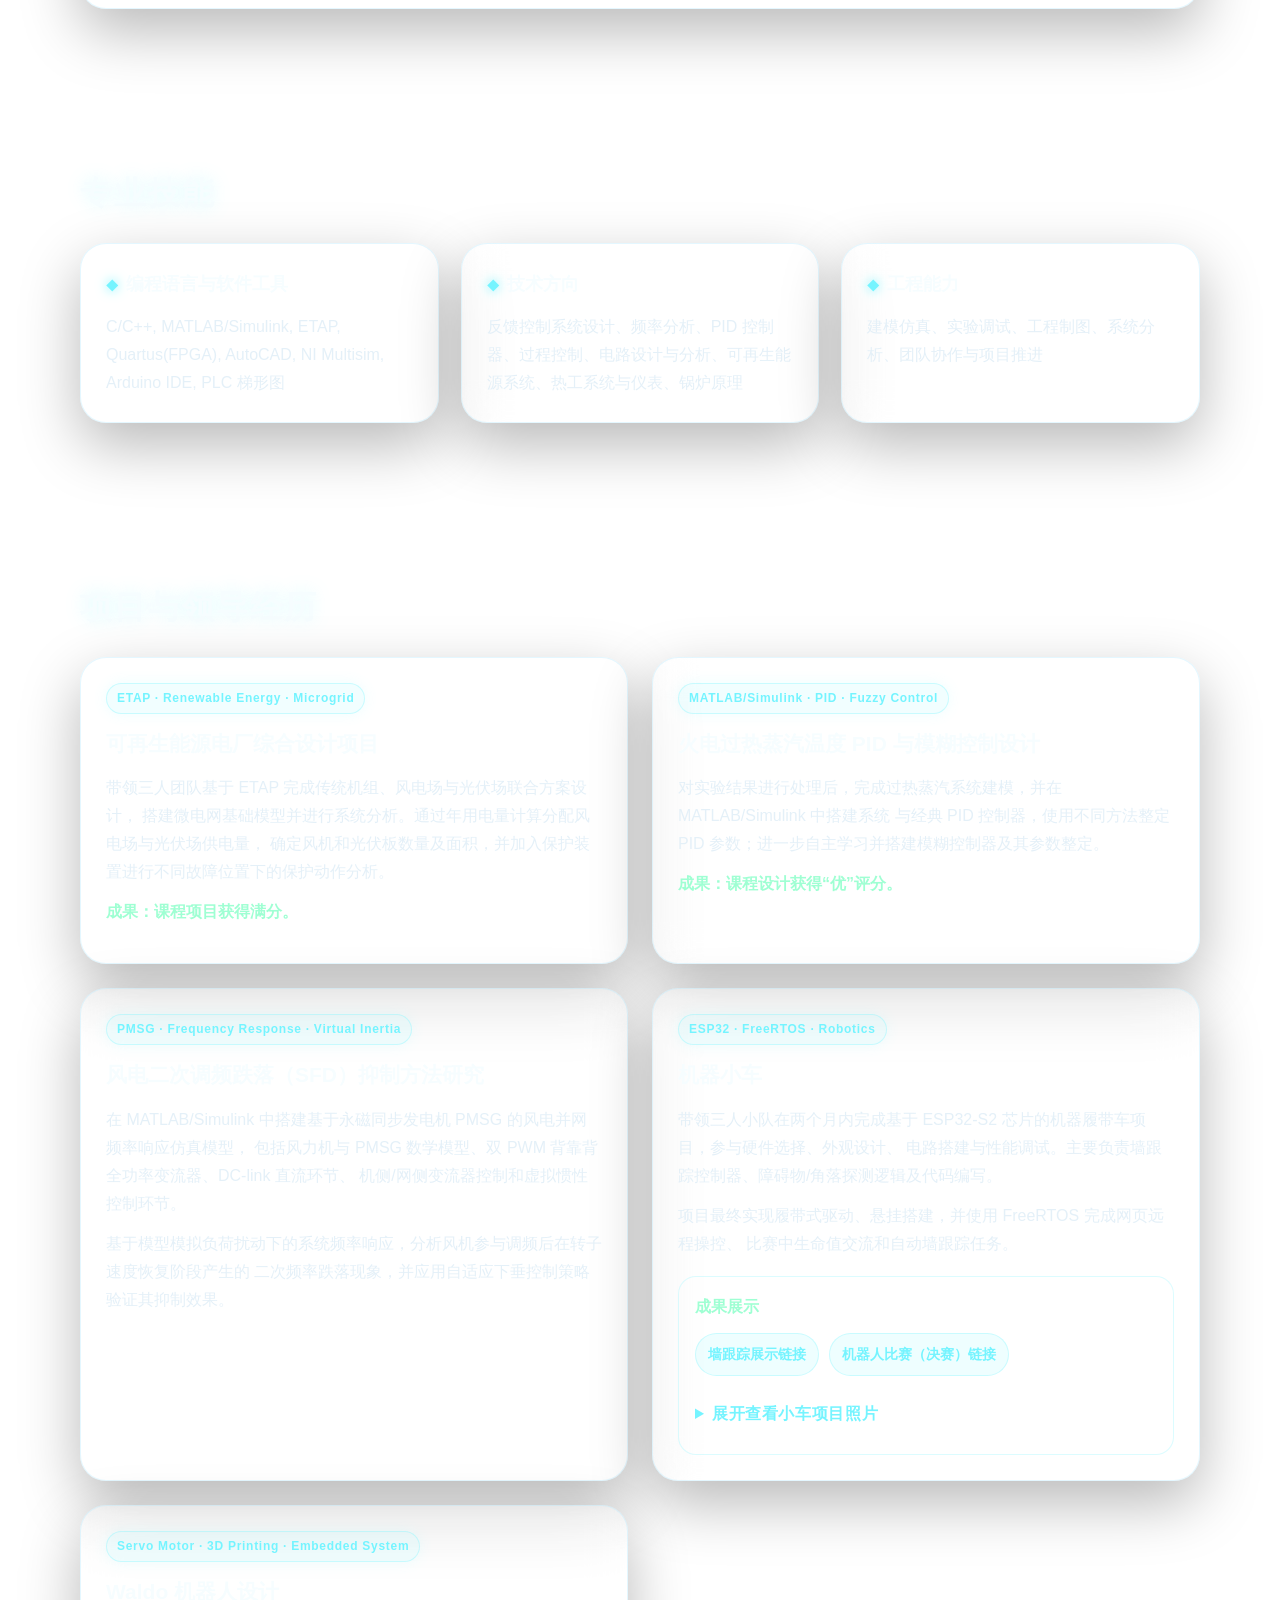
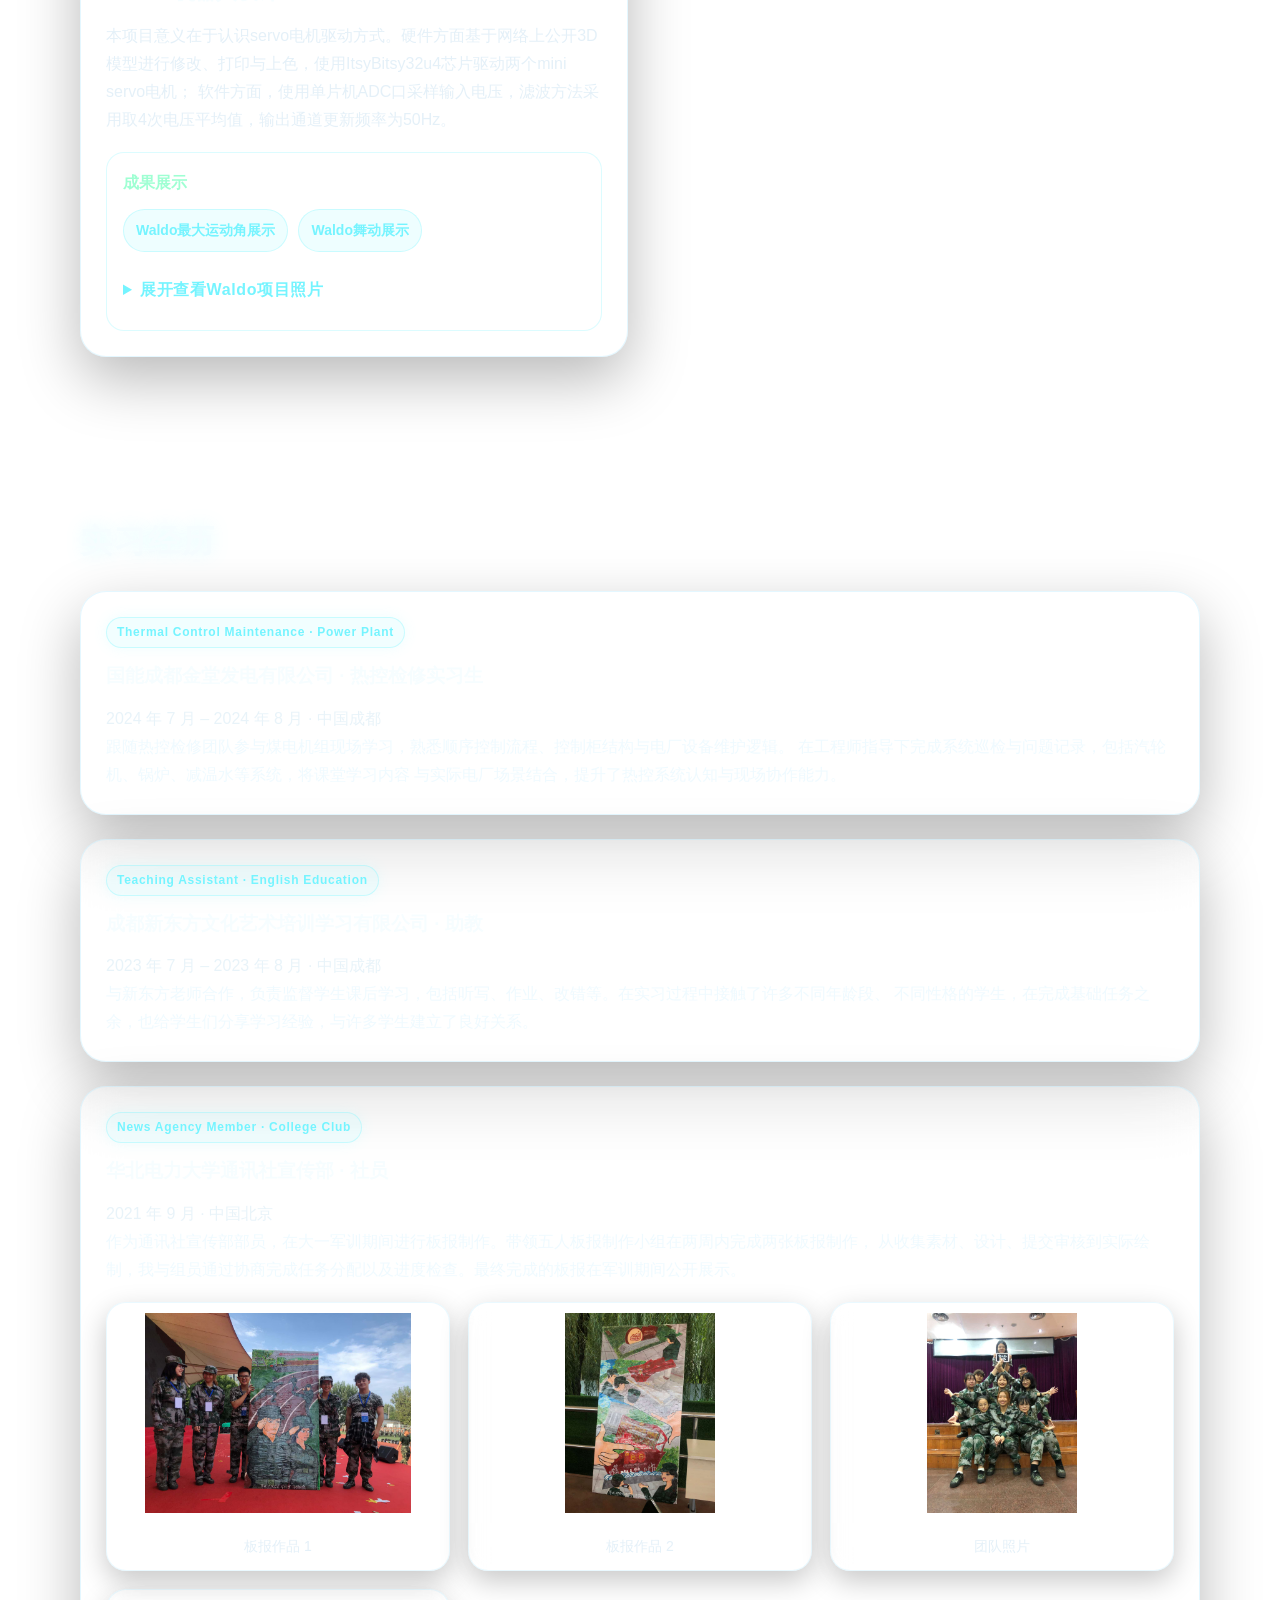
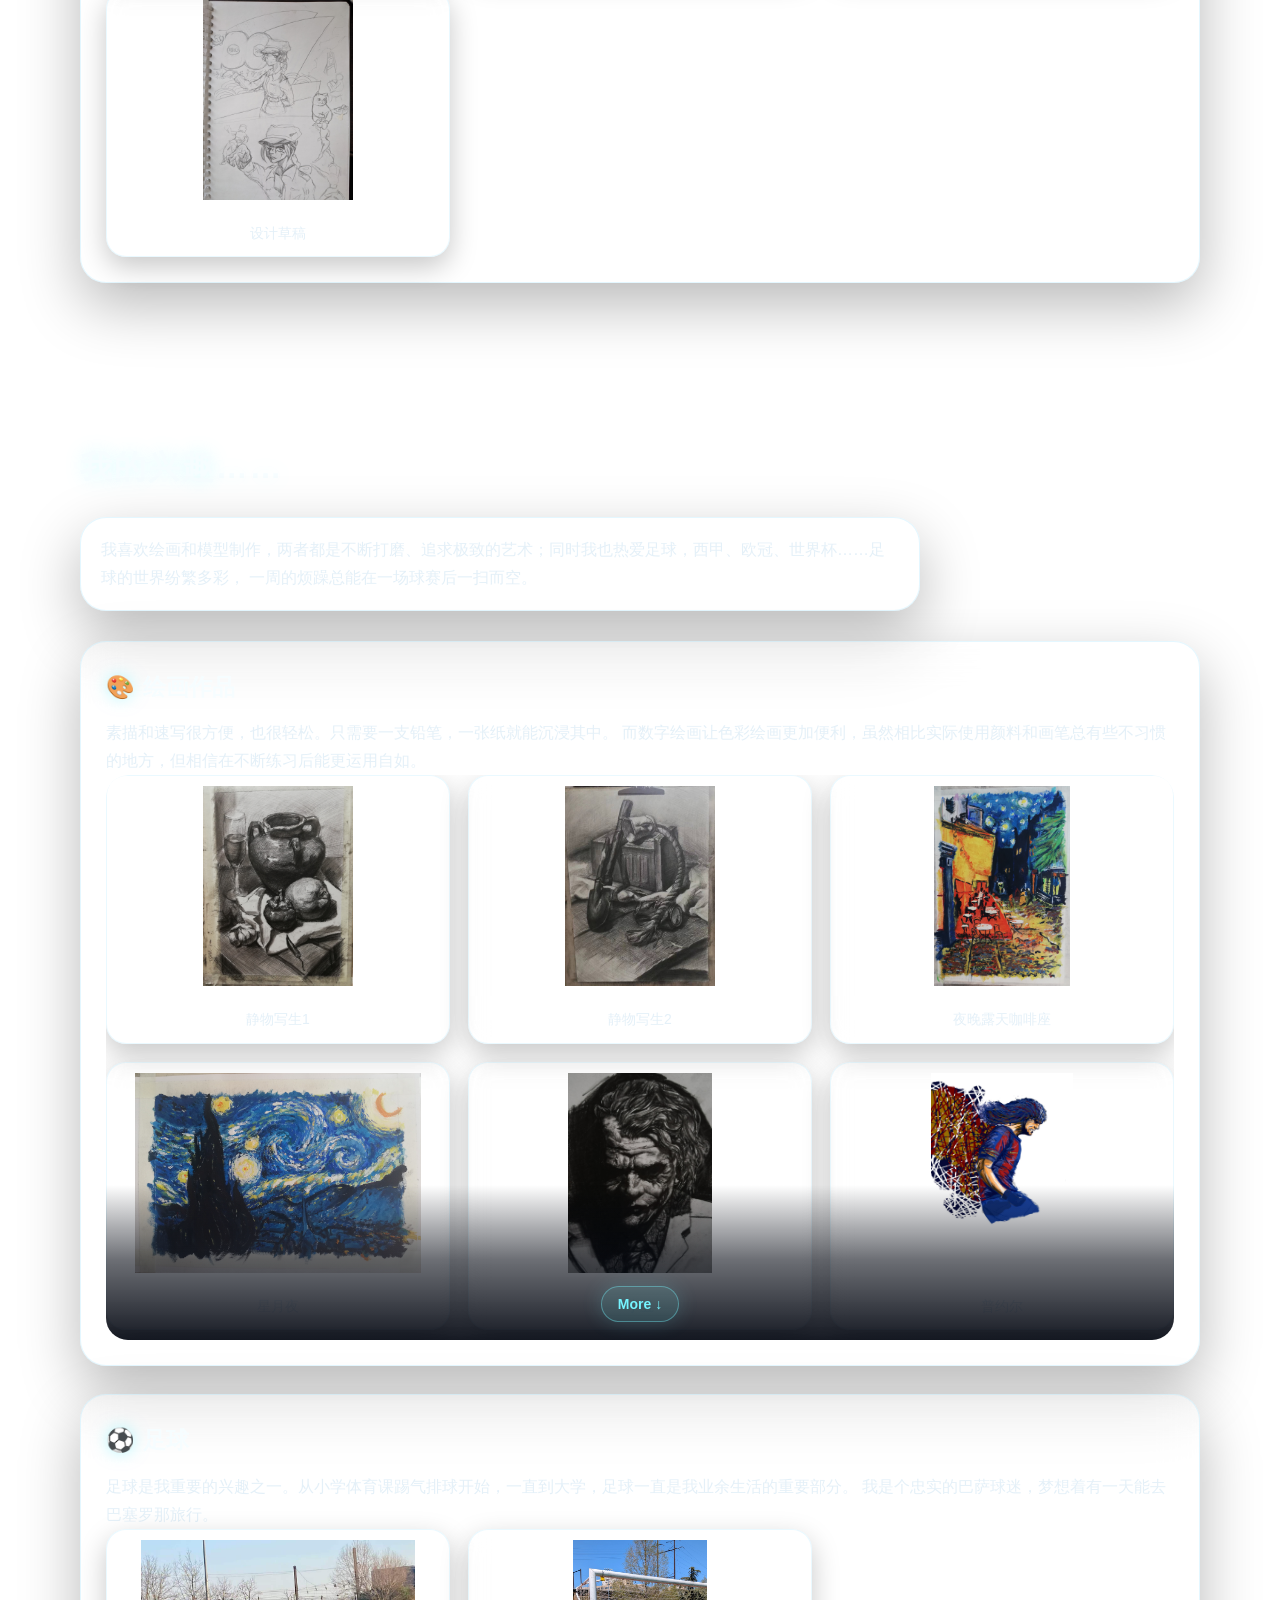
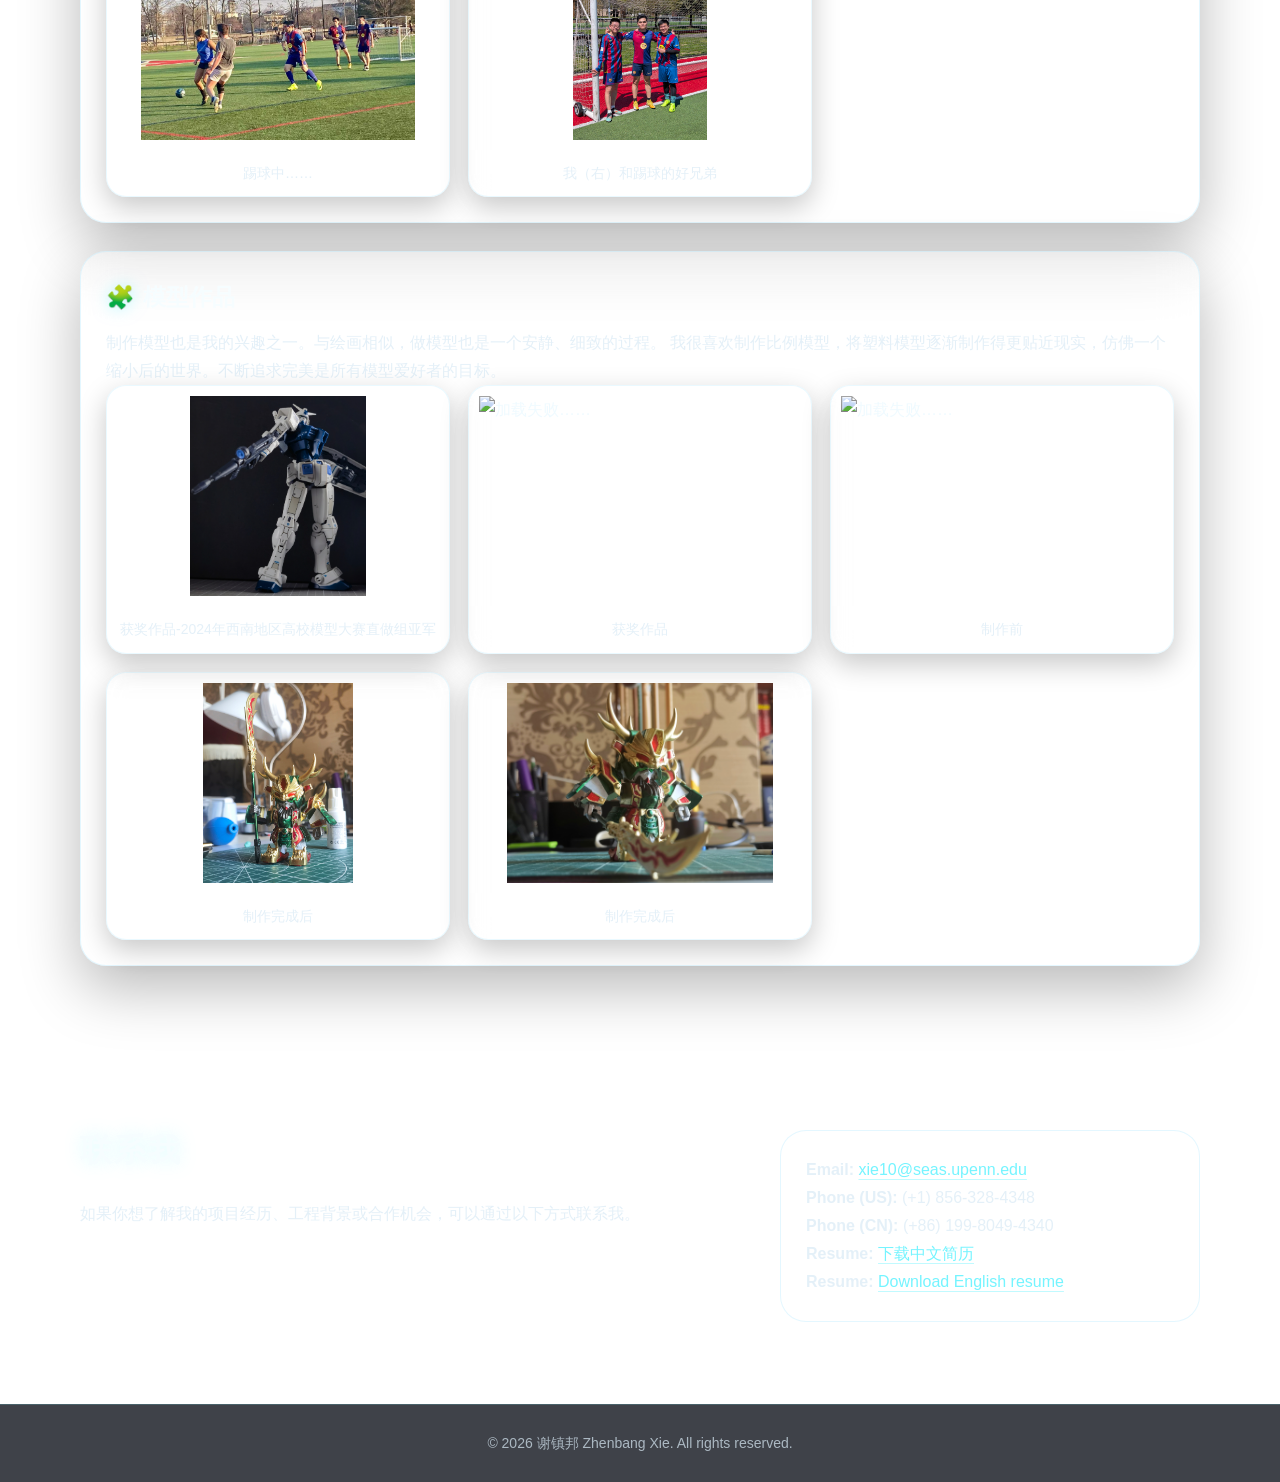
==== commit 1d1e0eda: "Update index.html" ====
--- a/index.html
+++ b/index.html
@@ -258,131 +258,7 @@
       </div>
     </section>
 
-
-    <section id="hobbies" class="section">
-      <div class="container">
-        <h2>我的兴趣……</h2>
-        <p class="section-intro">
-          我喜欢绘画和模型制作，两者都是不断打磨、追求极致的艺术；同时我也热爱足球，西甲、欧冠、世界杯……足球的世界纷繁多彩，
-          一周的烦躁总能在一场球赛后一扫而空。
-        </p>
-
-        <div class="hobby-grid">
-          <article class="hobby-card">
-            <h3>绘画作品</h3>
-            <p>
-              素描和速写很方便，也很轻松。只需要一支铅笔，一张纸就能沉浸其中。
-              而数字绘画让色彩绘画更加便利，虽然相比实际使用颜料和画笔总有些不习惯的地方，但相信在不断练习后能更运用自如。
-            </p>
-
-            <div class="fade-gallery" id="drawingGallery">
-              <div class="gallery">
-              <div class="gallery-item">
-                <img src="images/drawing-1.jpg" alt="加载失败……" />
-                <p>静物写生1</p>
-              </div>
-              <div class="gallery-item">
-                <img src="images/drawing-8.jpg" alt="加载失败……" />
-                <p>静物写生2</p>
-              </div>
-
-              <div class="gallery-item">
-                <img src="images/drawing-2.jpg" alt="加载失败……" />
-                <p>夜晚露天咖啡座</p>
-              </div>
-
-              <div class="gallery-item">
-                <img src="images/drawing-3.jpg" alt="加载失败……" />
-                <p>星月夜</p>
-              </div>
-              
-              <div class="gallery-item">
-                <img src="images/drawing-4.jpg" alt="加载失败……" />
-                <p>小丑</p>
-              </div>
-              <div class="gallery-item">
-                <img src="images/drawing-5.jpg" alt="加载失败……" />
-                <p>普约尔</p>
-              </div>
-              <div class="gallery-item">
-                <img src="images/drawing-6.jpg" alt="加载失败……" />
-                <p>梅西</p>
-              </div>
-              <div class="gallery-item">
-                <img src="images/drawing-9.jpg" alt="加载失败……" />
-                <p>随手画杨倩</p>
-              </div>
-              <div class="gallery-item">
-                <img src="images/drawing-10.jpg" alt="加载失败……" />
-                <p>北京胡同</p>
-              </div>
-              
-            </div>
-              <button class="fade-expand" type="button" id="drawingExpandBtn">
-                <span>More ↓</span>
-              </button>
-            </div>
-          </article>
-
-          <article class="hobby-card">
-            <h3>足球</h3>
-            <p>
-              足球是我重要的兴趣之一。从小学体育课踢气排球开始，一直到大学，足球一直是我业余生活的重要部分。
-              我是个忠实的巴萨球迷，梦想着有一天能去巴塞罗那旅行。
-            </p>
-
-            <div class="gallery">
-              <div class="gallery-item">
-                <img src="images/football-1.jpg" alt="加载失败……" />
-                <p>踢球中……</p>
-              </div>
-
-              <div class="gallery-item">
-                <img src="images/football-2.jpg" alt="加载失败……" />
-                <p>我（右）和踢球的好兄弟</p>
-              </div>
-            </div>
-          </article>
-
-          <article class="hobby-card">
-            <h3>模型作品</h3>
-            <p>
-              制作模型也是我的兴趣之一。与绘画相似，做模型也是一个安静、细致的过程。
-              我很喜欢制作比例模型，将塑料模型逐渐制作得更贴近现实，仿佛一个缩小后的世界。不断追求完美是所有模型爱好者的目标。
-            </p>
-
-            <div class="gallery">
-              <div class="gallery-item">
-                <img src="images/model-1.jpg" alt="加载失败……" />
-                <p>获奖作品-2024年西南地区高校模型大赛直做组亚军</p>
-              </div>
-
-              <div class="gallery-item">
-                <img src="images/model-2.jpg" alt="加载失败……" />
-                <p>获奖作品</p>
-              </div>
-
-              <div class="gallery-item">
-                <img src="images/model-8.jpg" alt="加载失败……" />
-                <p>制作前</p>
-              </div>
-              
-              <div class="gallery-item">
-                <img src="images/model-6.jpg" alt="加载失败……" />
-                <p>制作完成后</p>
-              </div>
-              
-              <div class="gallery-item">
-                <img src="images/model-7.jpg" alt="加载失败……" />
-                <p>制作完成后</p>
-              </div>
-            </div>
-          </article>
-        </div>
-      </div>
-    </section>
-
-  <section id="experience" class="section">
+      <section id="experience" class="section">
   <div class="container">
     <h2>实习经历</h2>
 
@@ -450,6 +326,131 @@
   </div>
 </section>
 
+    <section id="hobbies" class="section">
+      <div class="container">
+        <h2>我的兴趣……</h2>
+        <p class="section-intro">
+          我喜欢绘画和模型制作，两者都是不断打磨、追求极致的艺术；同时我也热爱足球，西甲、欧冠、世界杯……足球的世界纷繁多彩，
+          一周的烦躁总能在一场球赛后一扫而空。
+        </p>
+
+        <div class="hobby-grid">
+          <article class="hobby-card">
+            <h3>绘画作品</h3>
+            <p>
+              素描和速写很方便，也很轻松。只需要一支铅笔，一张纸就能沉浸其中。
+              而数字绘画让色彩绘画更加便利，虽然相比实际使用颜料和画笔总有些不习惯的地方，但相信在不断练习后能更运用自如。
+            </p>
+
+            <div class="fade-gallery" id="drawingGallery">
+              <div class="gallery">
+              <div class="gallery-item">
+                <img src="images/drawing-1.jpg" alt="加载失败……" />
+                <p>静物写生1</p>
+              </div>
+              <div class="gallery-item">
+                <img src="images/drawing-8.jpg" alt="加载失败……" />
+                <p>静物写生2</p>
+              </div>
+
+              <div class="gallery-item">
+                <img src="images/drawing-2.jpg" alt="加载失败……" />
+                <p>夜晚露天咖啡座</p>
+              </div>
+
+              <div class="gallery-item">
+                <img src="images/drawing-3.jpg" alt="加载失败……" />
+                <p>星月夜</p>
+              </div>
+              
+              <div class="gallery-item">
+                <img src="images/drawing-4.jpg" alt="加载失败……" />
+                <p>小丑</p>
+              </div>
+              <div class="gallery-item">
+                <img src="images/drawing-5.jpg" alt="加载失败……" />
+                <p>普约尔</p>
+              </div>
+              <div class="gallery-item">
+                <img src="images/drawing-6.jpg" alt="加载失败……" />
+                <p>梅西</p>
+              </div>
+              <div class="gallery-item">
+                <img src="images/drawing-9.jpg" alt="加载失败……" />
+                <p>随手画杨倩</p>
+              </div>
+              <div class="gallery-item">
+                <img src="images/drawing-10.jpg" alt="加载失败……" />
+                <p>北京胡同</p>
+              </div>
+              
+            </div>
+              <button class="fade-expand" type="button" id="drawingExpandBtn">
+                <span>More ↓</span>
+              </button>
+            </div>
+          </article>
+
+          <article class="hobby-card">
+            <h3>足球</h3>
+            <p>
+              足球是我重要的兴趣之一。从小学体育课踢气排球开始，一直到大学，足球一直是我业余生活的重要部分。
+              我是个忠实的巴萨球迷，梦想着有一天能去巴塞罗那旅行。
+            </p>
+
+            <div class="gallery">
+              <div class="gallery-item">
+                <img src="images/football-1.jpg" alt="加载失败……" />
+                <p>踢球中……</p>
+              </div>
+
+              <div class="gallery-item">
+                <img src="images/football-2.jpg" alt="加载失败……" />
+                <p>我（右）和踢球的好兄弟</p>
+              </div>
+            </div>
+          </article>
+
+          <article class="hobby-card">
+            <h3>模型作品</h3>
+            <p>
+              制作模型也是我的兴趣之一。与绘画相似，做模型也是一个安静、细致的过程。
+              我很喜欢制作比例模型，将塑料模型逐渐制作得更贴近现实，仿佛一个缩小后的世界。不断追求完美是所有模型爱好者的目标。
+            </p>
+
+            <div class="gallery">
+              <div class="gallery-item">
+                <img src="images/model-1.jpg" alt="加载失败……" />
+                <p>获奖作品-2024年西南地区高校模型大赛直做组亚军</p>
+              </div>
+
+              <div class="gallery-item">
+                <img src="images/model-2.jpg" alt="加载失败……" />
+                <p>获奖作品</p>
+              </div>
+
+              <div class="gallery-item">
+                <img src="images/model-8.jpg" alt="加载失败……" />
+                <p>制作前</p>
+              </div>
+              
+              <div class="gallery-item">
+                <img src="images/model-6.jpg" alt="加载失败……" />
+                <p>制作完成后</p>
+              </div>
+              
+              <div class="gallery-item">
+                <img src="images/model-7.jpg" alt="加载失败……" />
+                <p>制作完成后</p>
+              </div>
+            </div>
+          </article>
+        </div>
+      </div>
+    </section>
+
+
+
     <section id="contact" class="section section-dark">
       <div class="container contact-grid">
         <div>
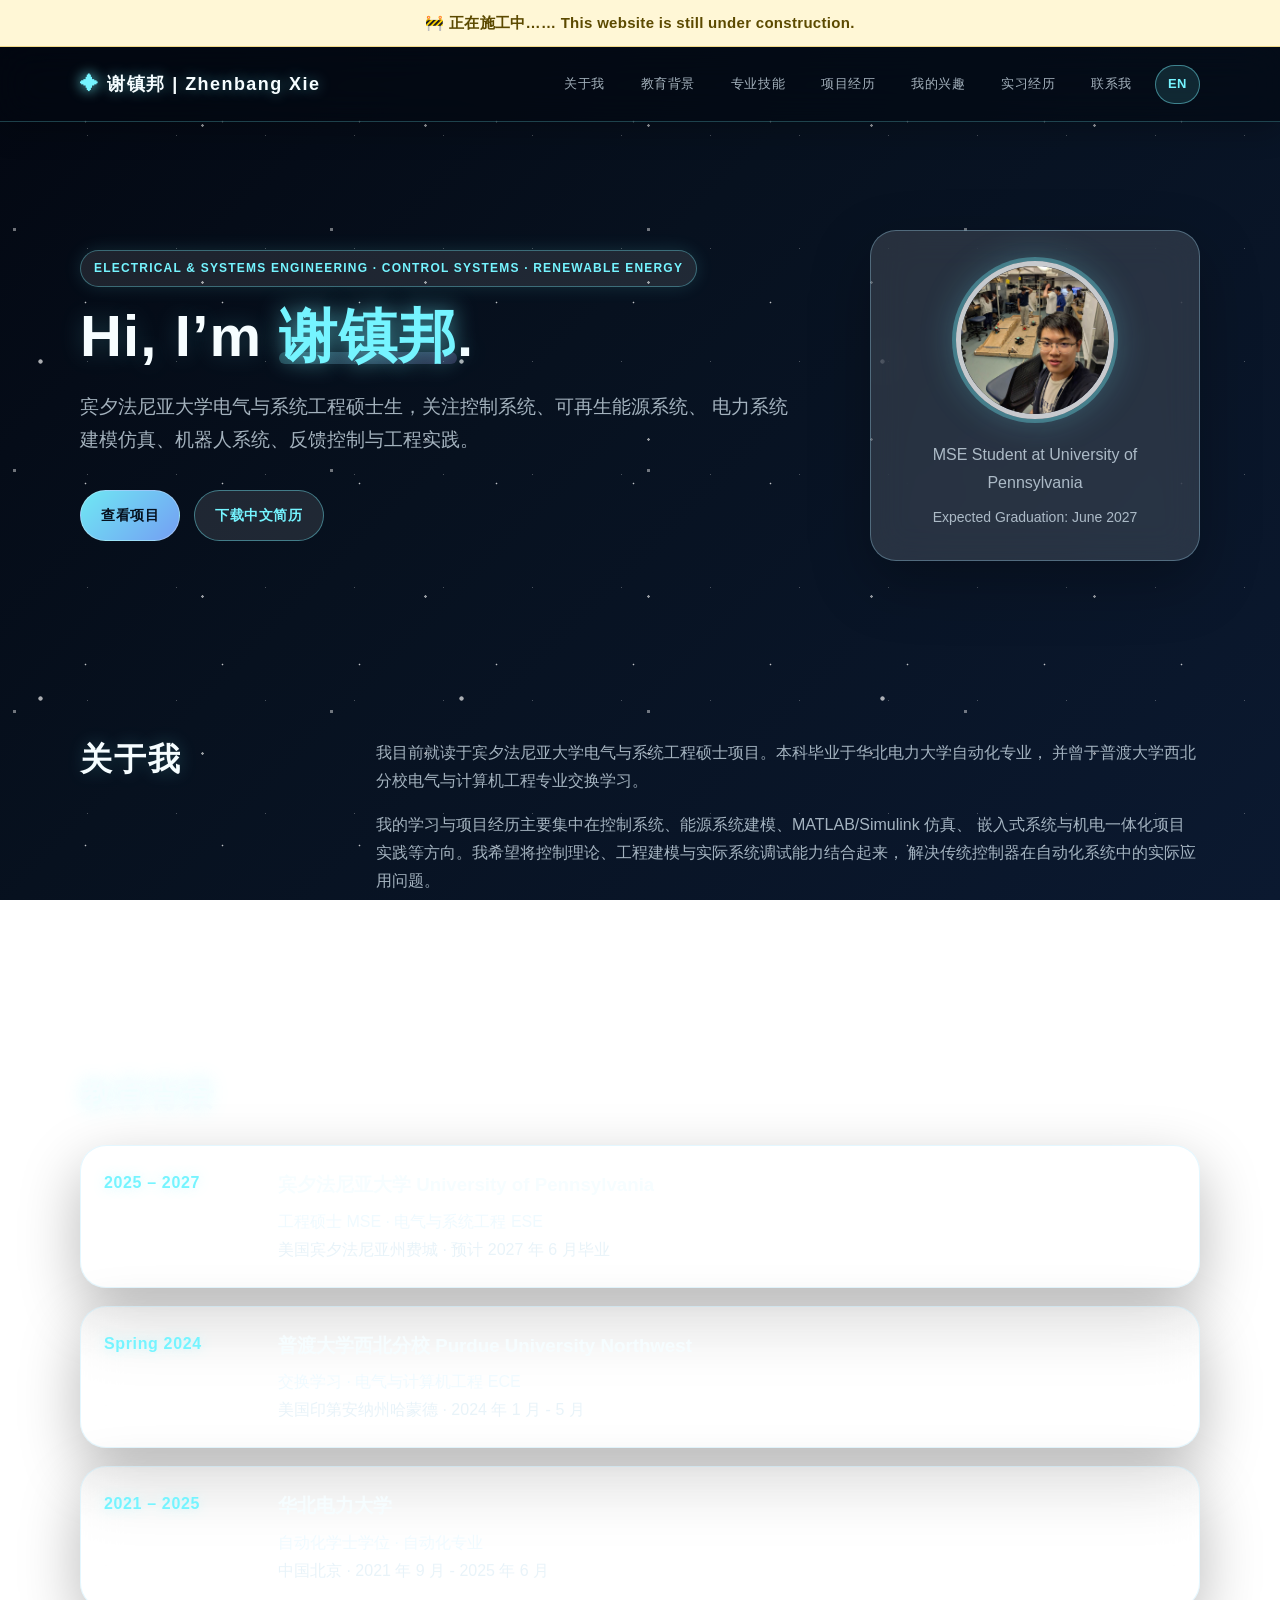
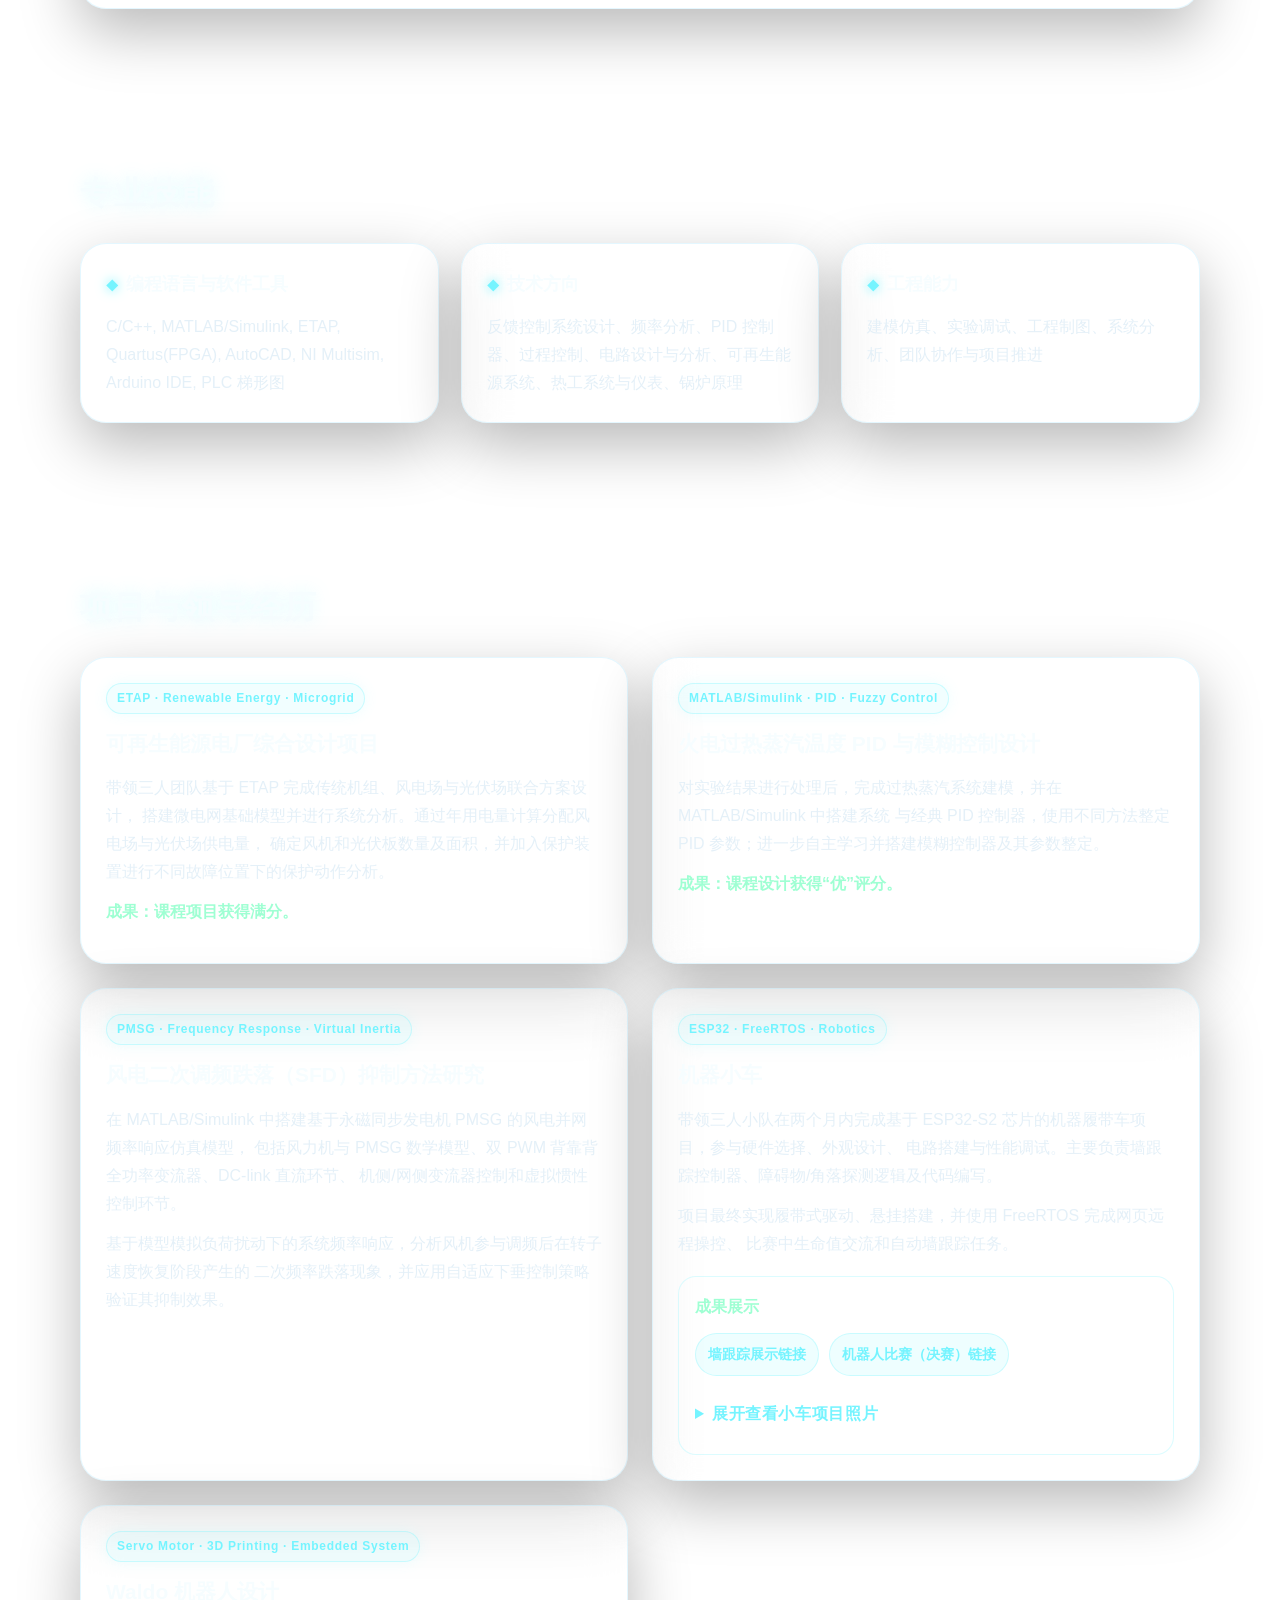
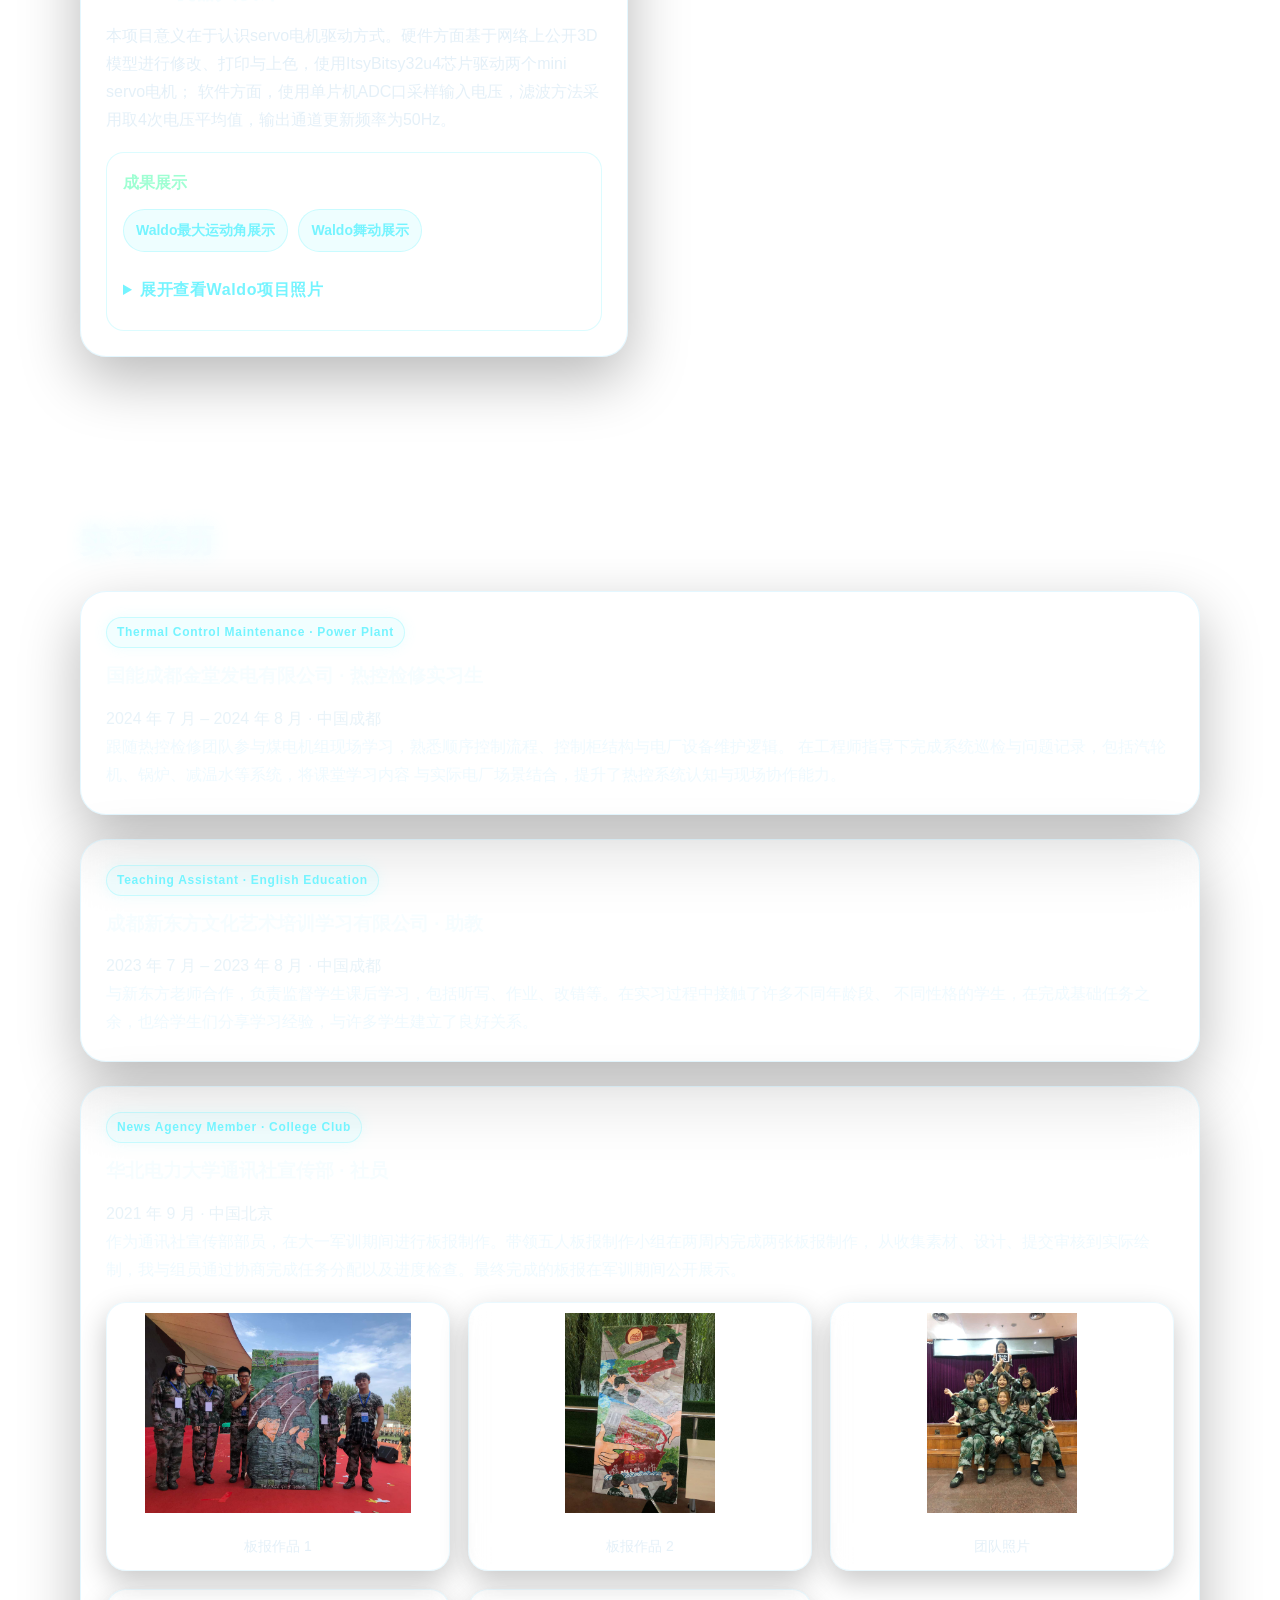
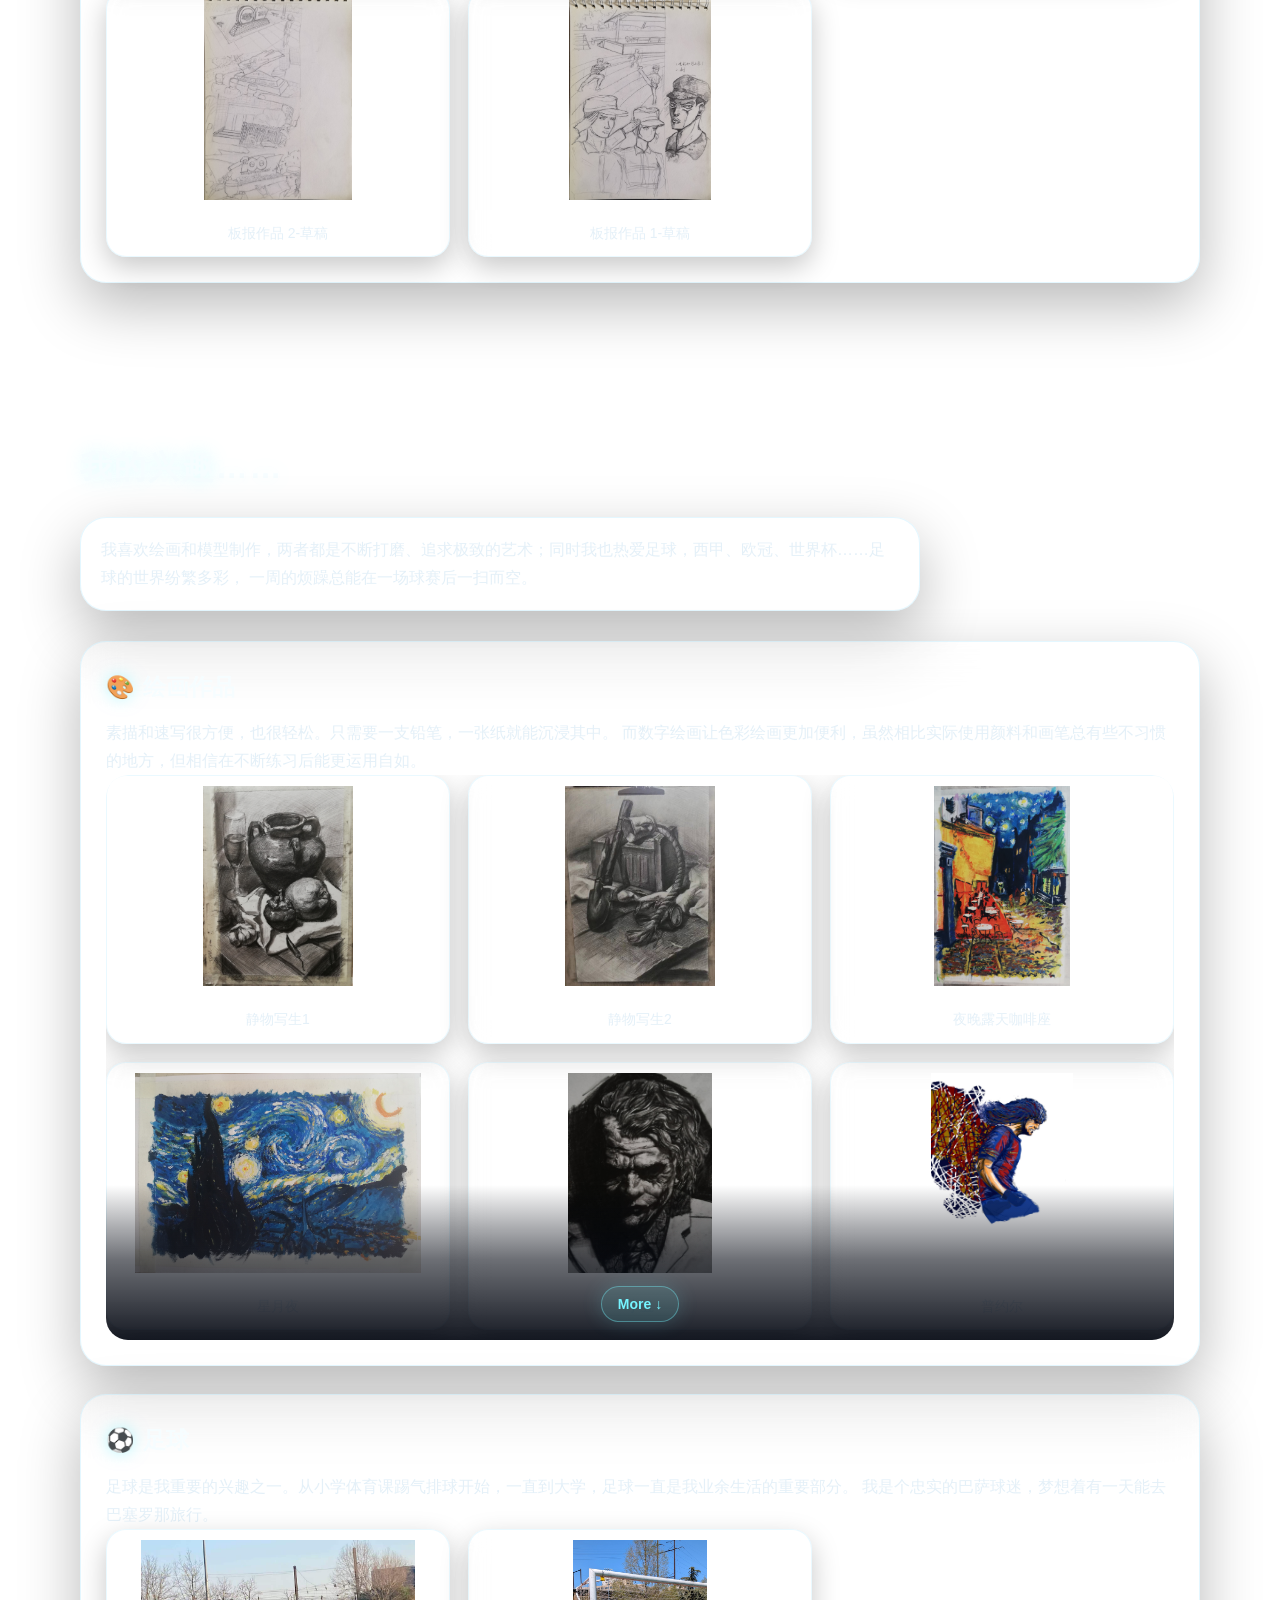
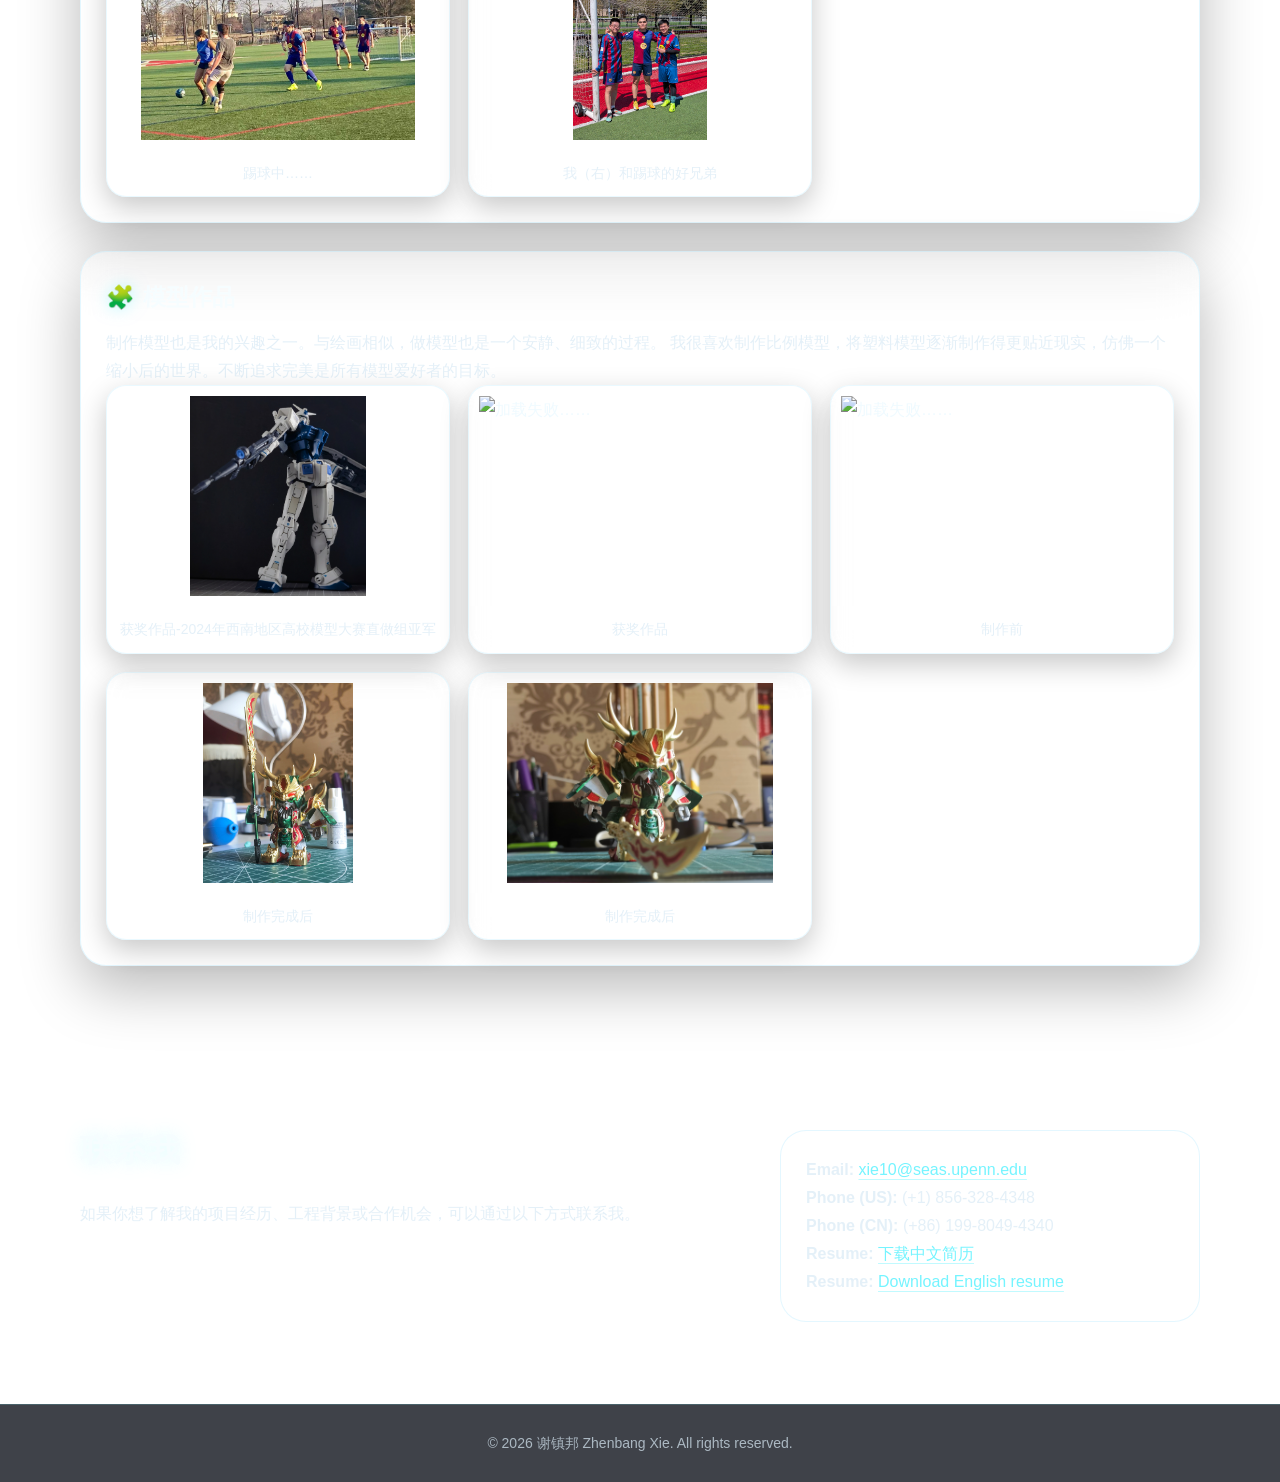
==== commit d400e0cc: "Update index.html" ====
--- a/index.html
+++ b/index.html
@@ -314,11 +314,16 @@
              <img src="images/team.jpg" alt="通讯社团队照片" />
              <p>团队照片</p>
            </div>
+
+          <div class="gallery-item">
+             <img src="images/poster3.jpg" alt="通讯社板报作品 2" />
+             <p>板报作品 2-草稿</p>
+           </div>
+          <div class="gallery-item">
+             <img src="images/poster4.jpg" alt="通讯社板报作品 2" />
+             <p>板报作品 1-草稿</p>
+           </div>
           
-          <div class="gallery-item">
-             <img src="images/drawing-11.jpg" alt="sketch" />
-             <p>设计草稿</p>
-           </div>
          </div>
       </article>
 
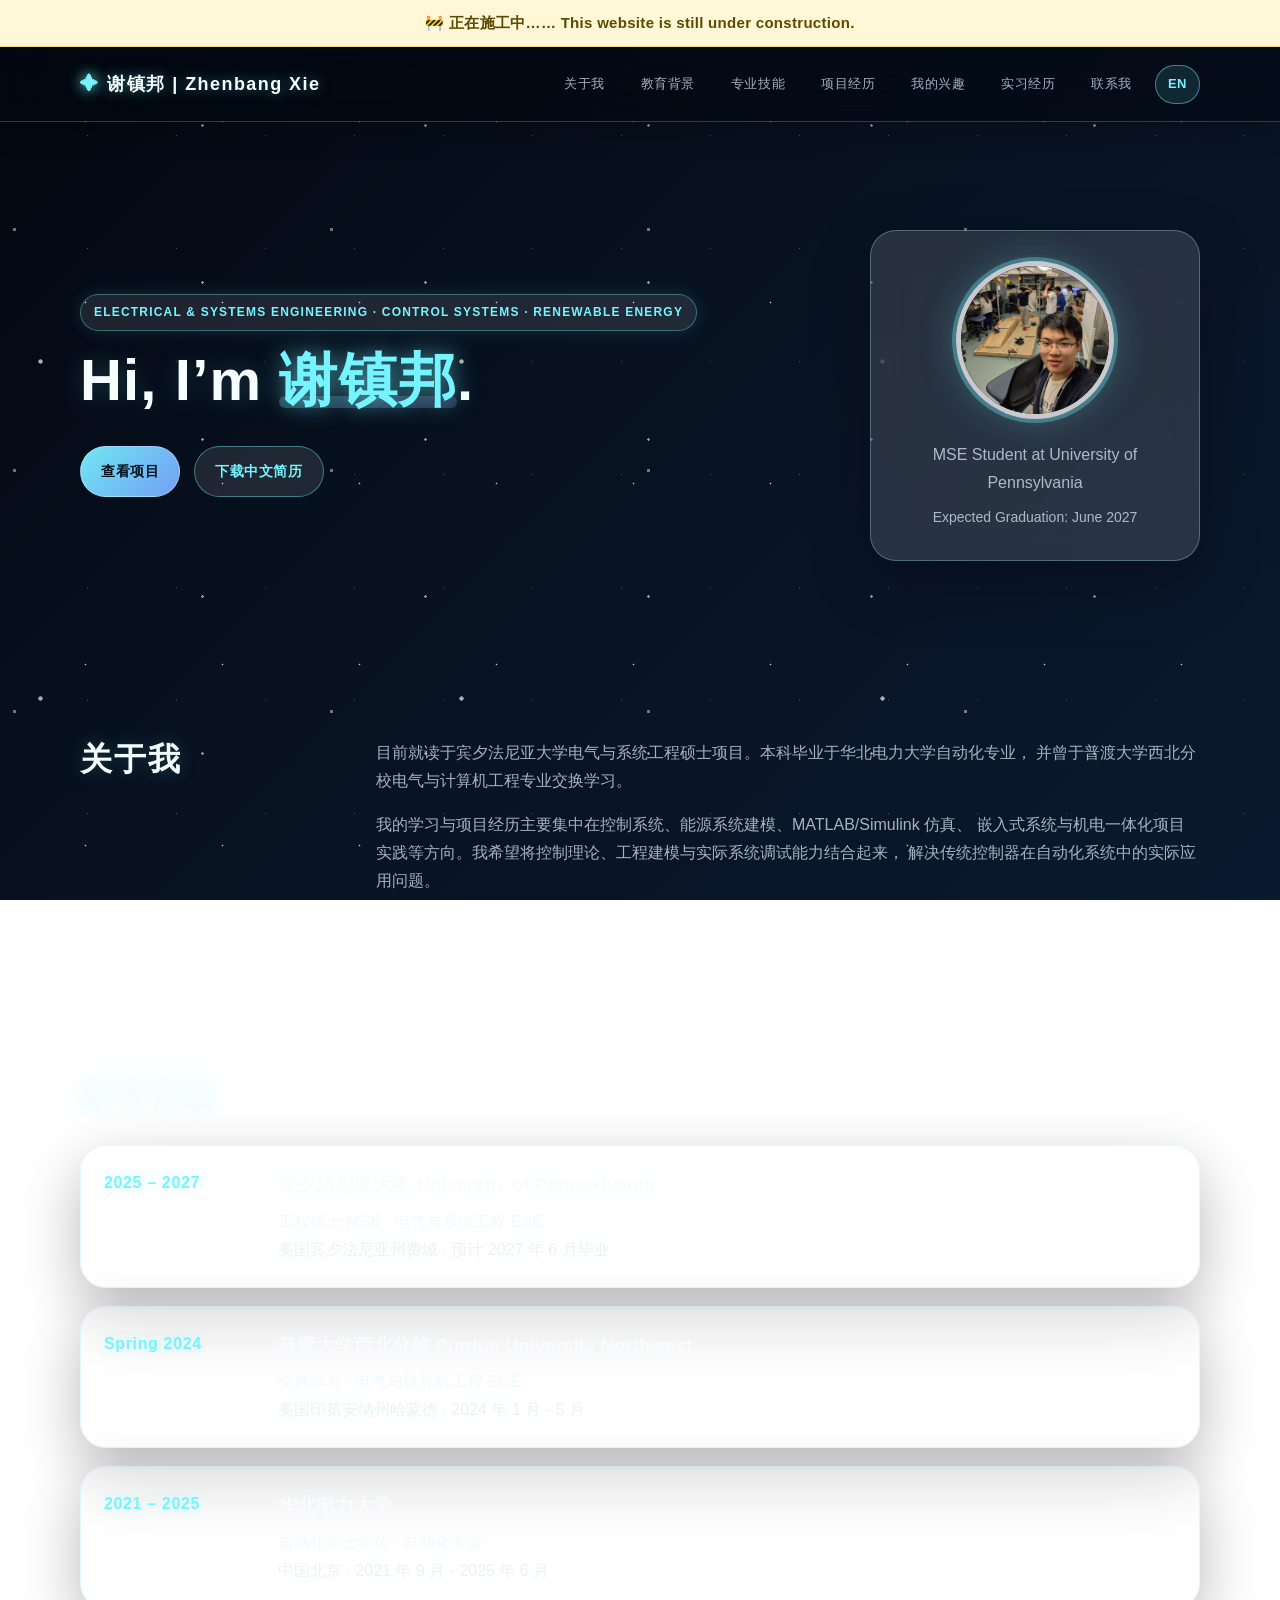
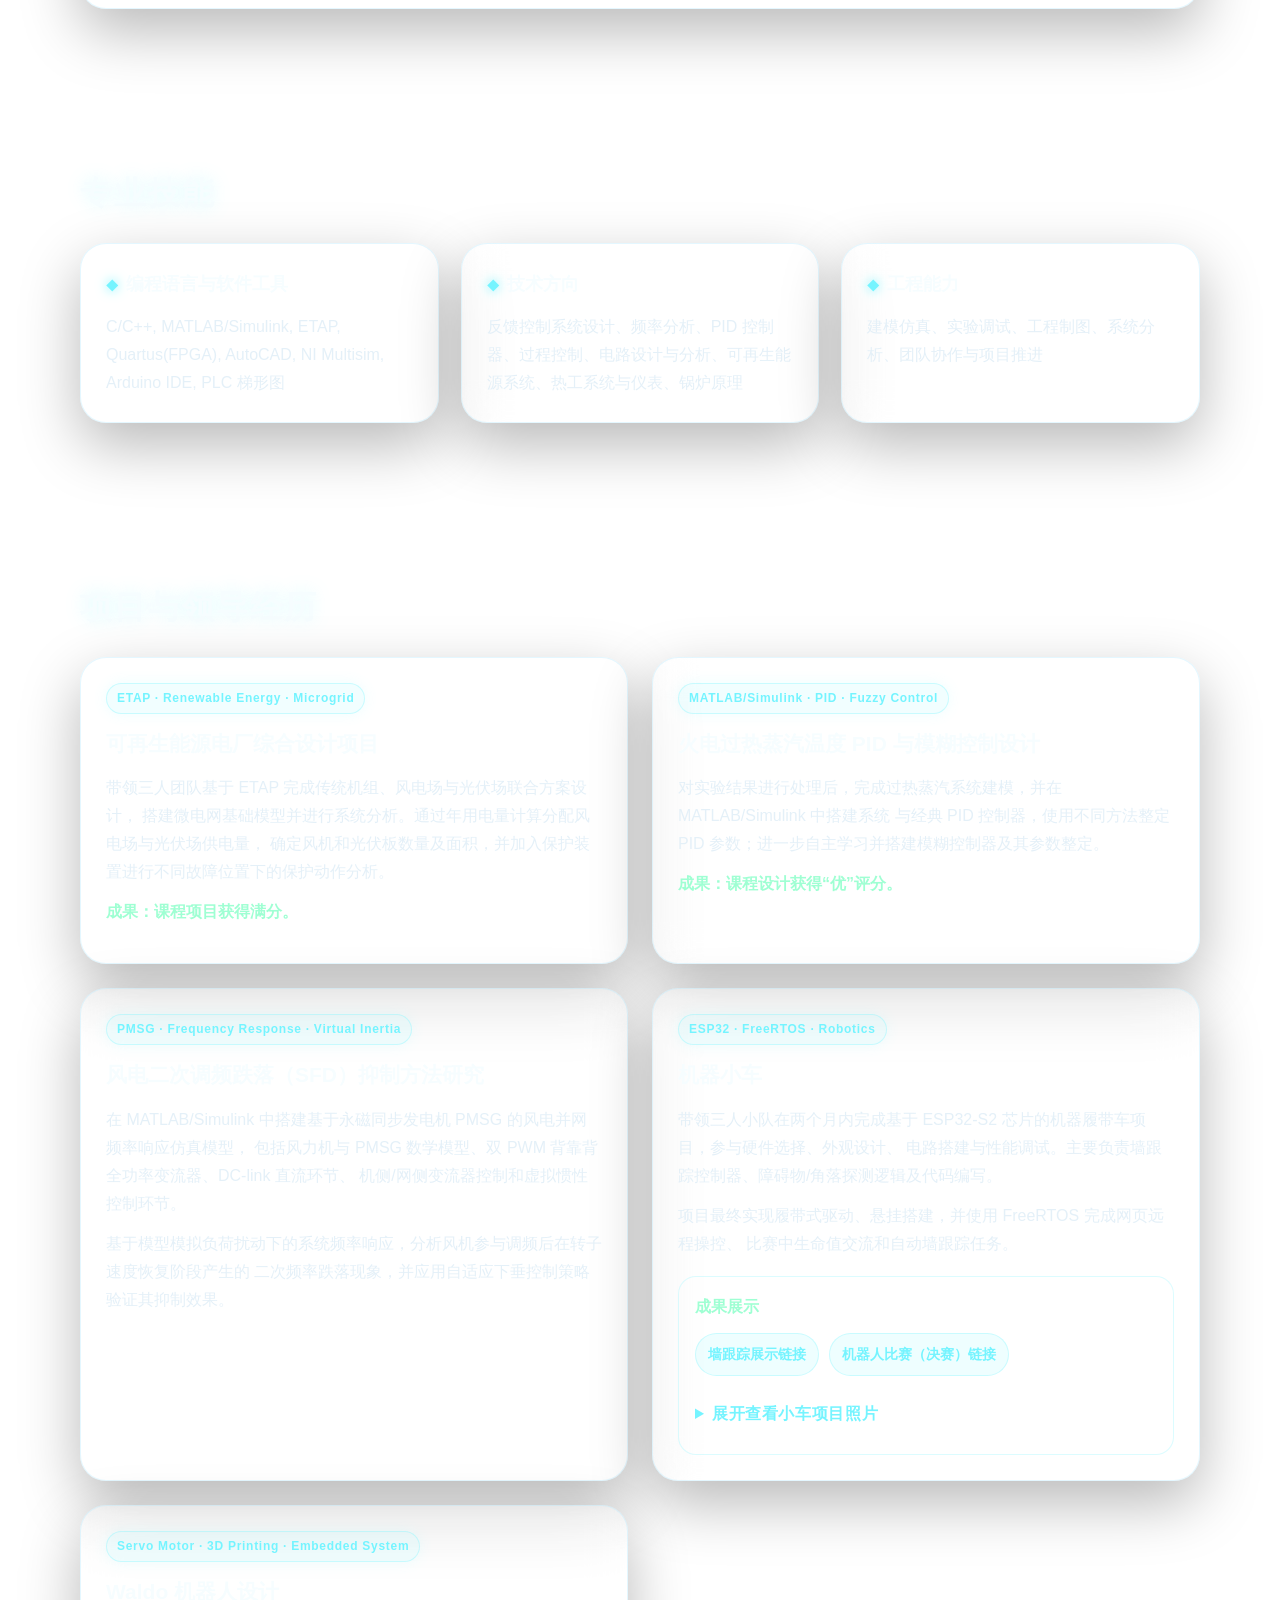
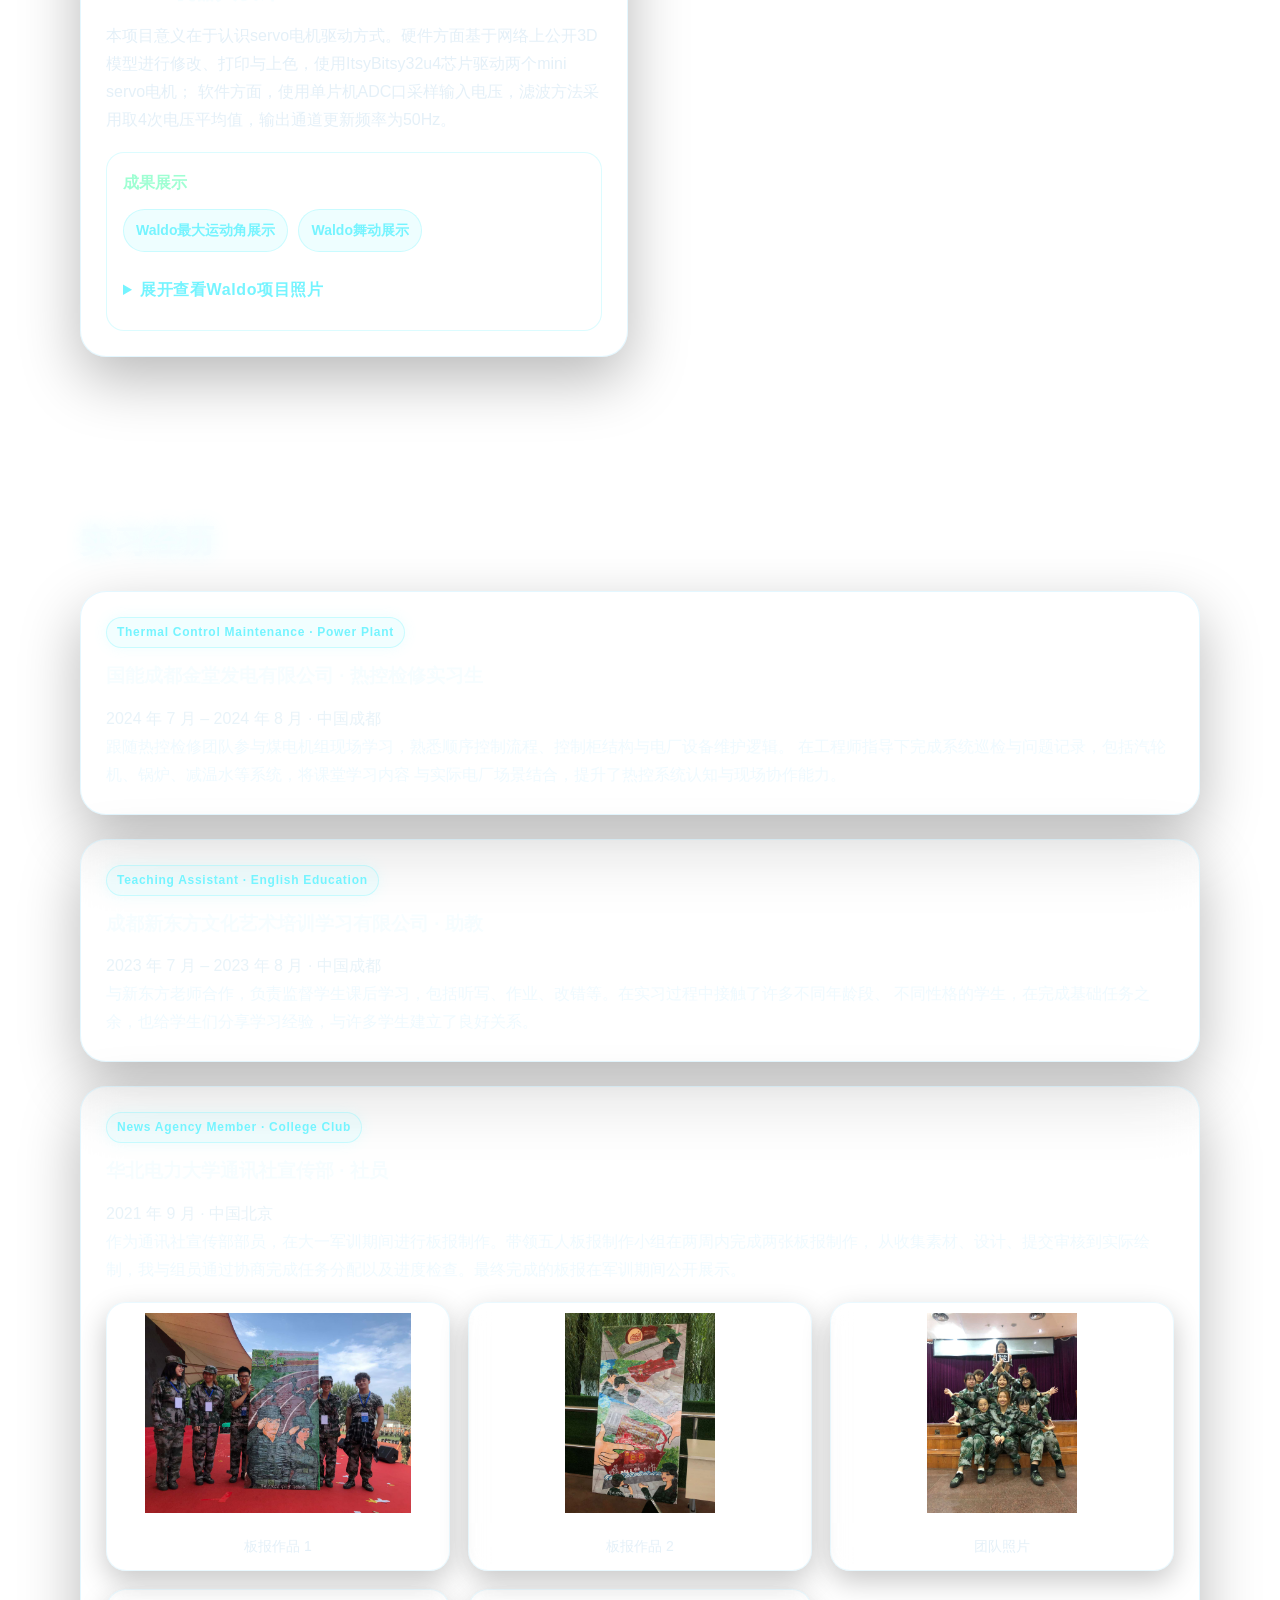
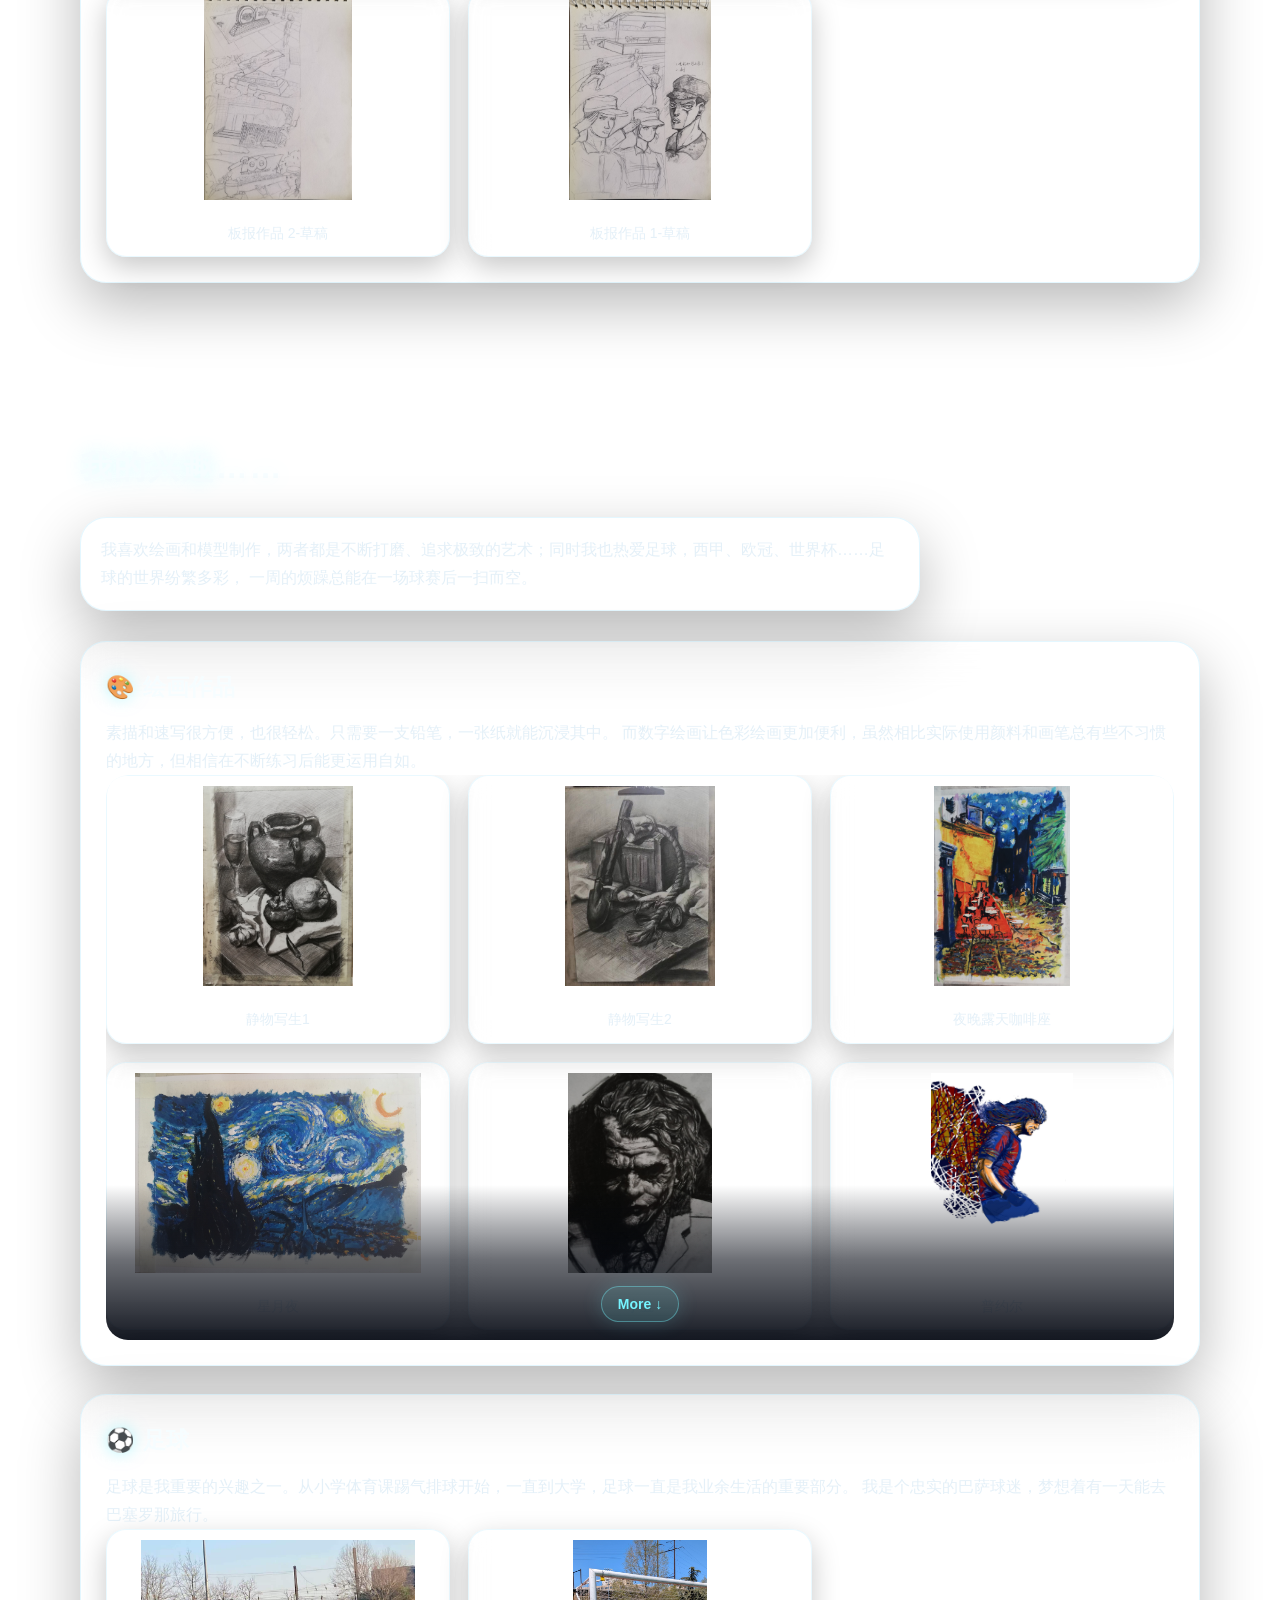
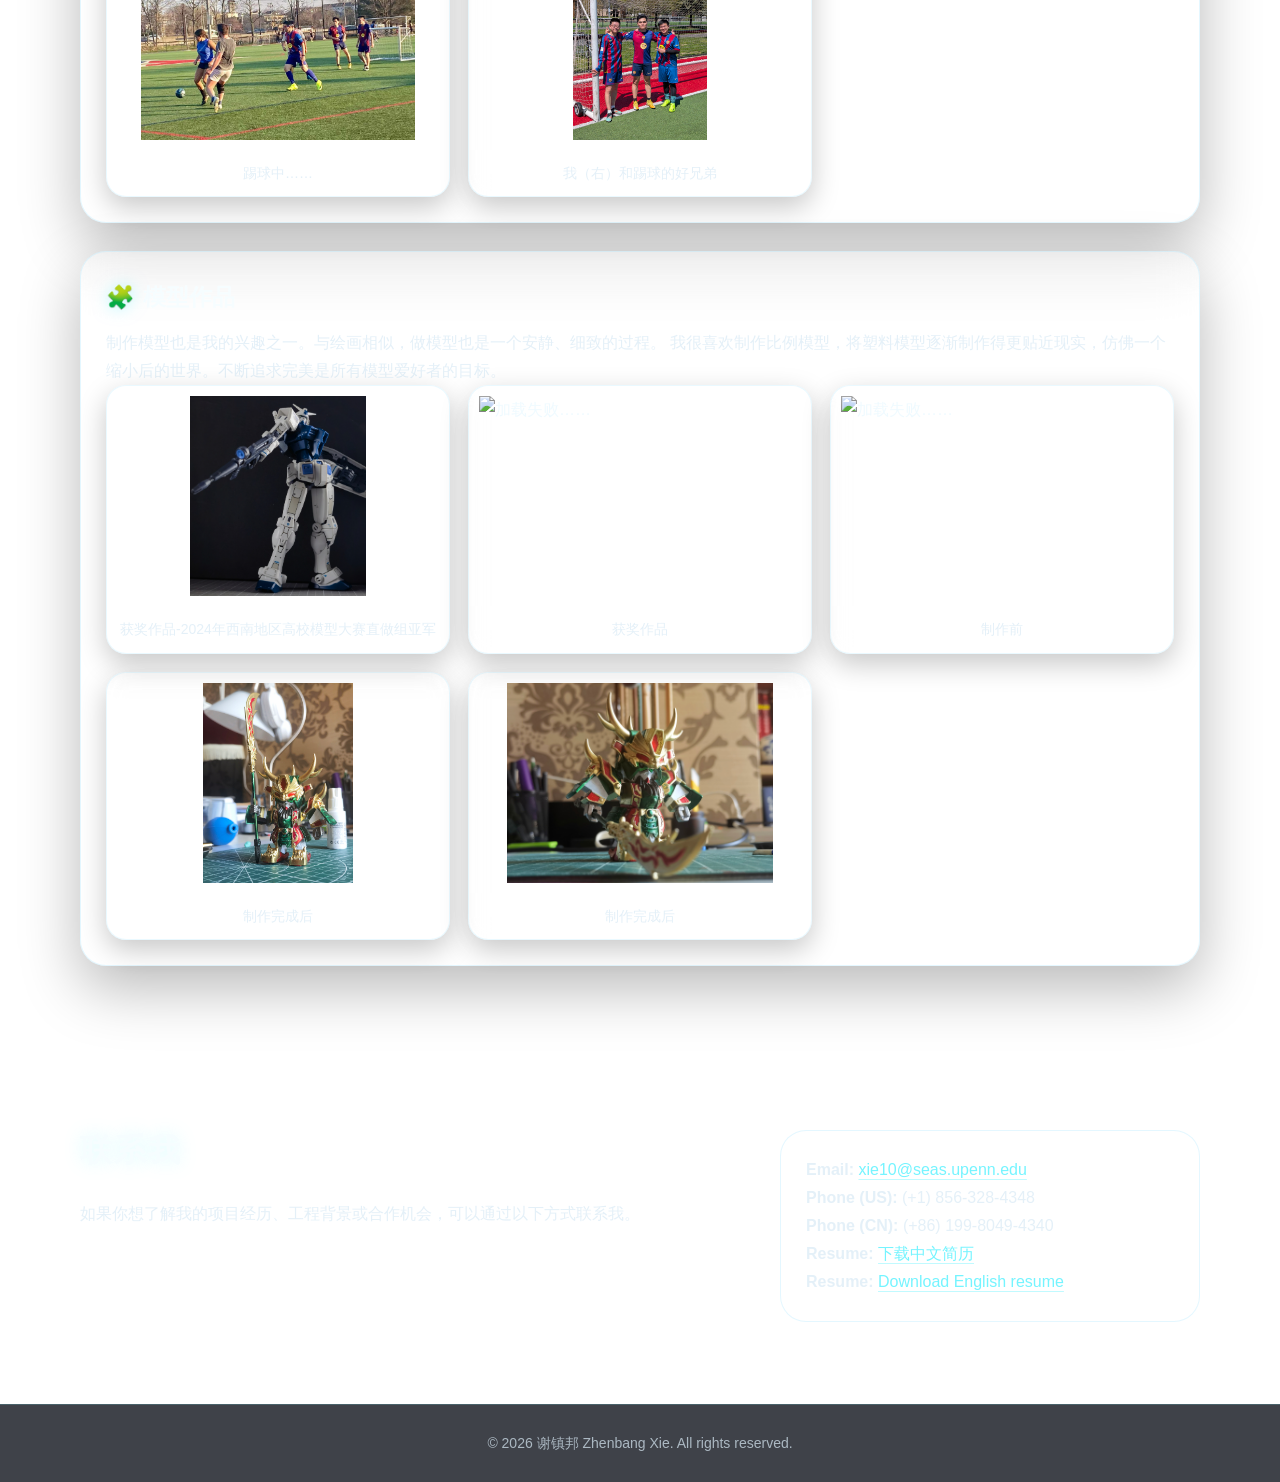
==== commit fbe7c147: "Update index.html" ====
--- a/index.html
+++ b/index.html
@@ -37,10 +37,6 @@
         <div class="hero-text">
           <p class="eyebrow">Electrical & Systems Engineering · Control Systems · Renewable Energy</p>
           <h1>Hi, I’m <span>谢镇邦</span>.</h1>
-          <p class="subtitle">
-            宾夕法尼亚大学电气与系统工程硕士生，关注控制系统、可再生能源系统、
-            电力系统建模仿真、机器人系统、反馈控制与工程实践。
-          </p>
 
           <div class="hero-buttons">
             <a class="btn primary" href="#projects">查看项目</a>
@@ -65,7 +61,7 @@
         </div>
         <div class="content">
           <p>
-            我目前就读于宾夕法尼亚大学电气与系统工程硕士项目。本科毕业于华北电力大学自动化专业，
+            目前就读于宾夕法尼亚大学电气与系统工程硕士项目。本科毕业于华北电力大学自动化专业，
             并曾于普渡大学西北分校电气与计算机工程专业交换学习。
           </p>
           <p>
@@ -543,7 +539,7 @@
       drawingGallery.classList.toggle("expanded");
 
       if (drawingGallery.classList.contains("expanded")) {
-        drawingExpandBtn.querySelector("span").textContent = "Close";
+        drawingExpandBtn.querySelector("span").textContent = "Less";
       } else {
         drawingExpandBtn.querySelector("span").textContent = "More ↓";
       }
